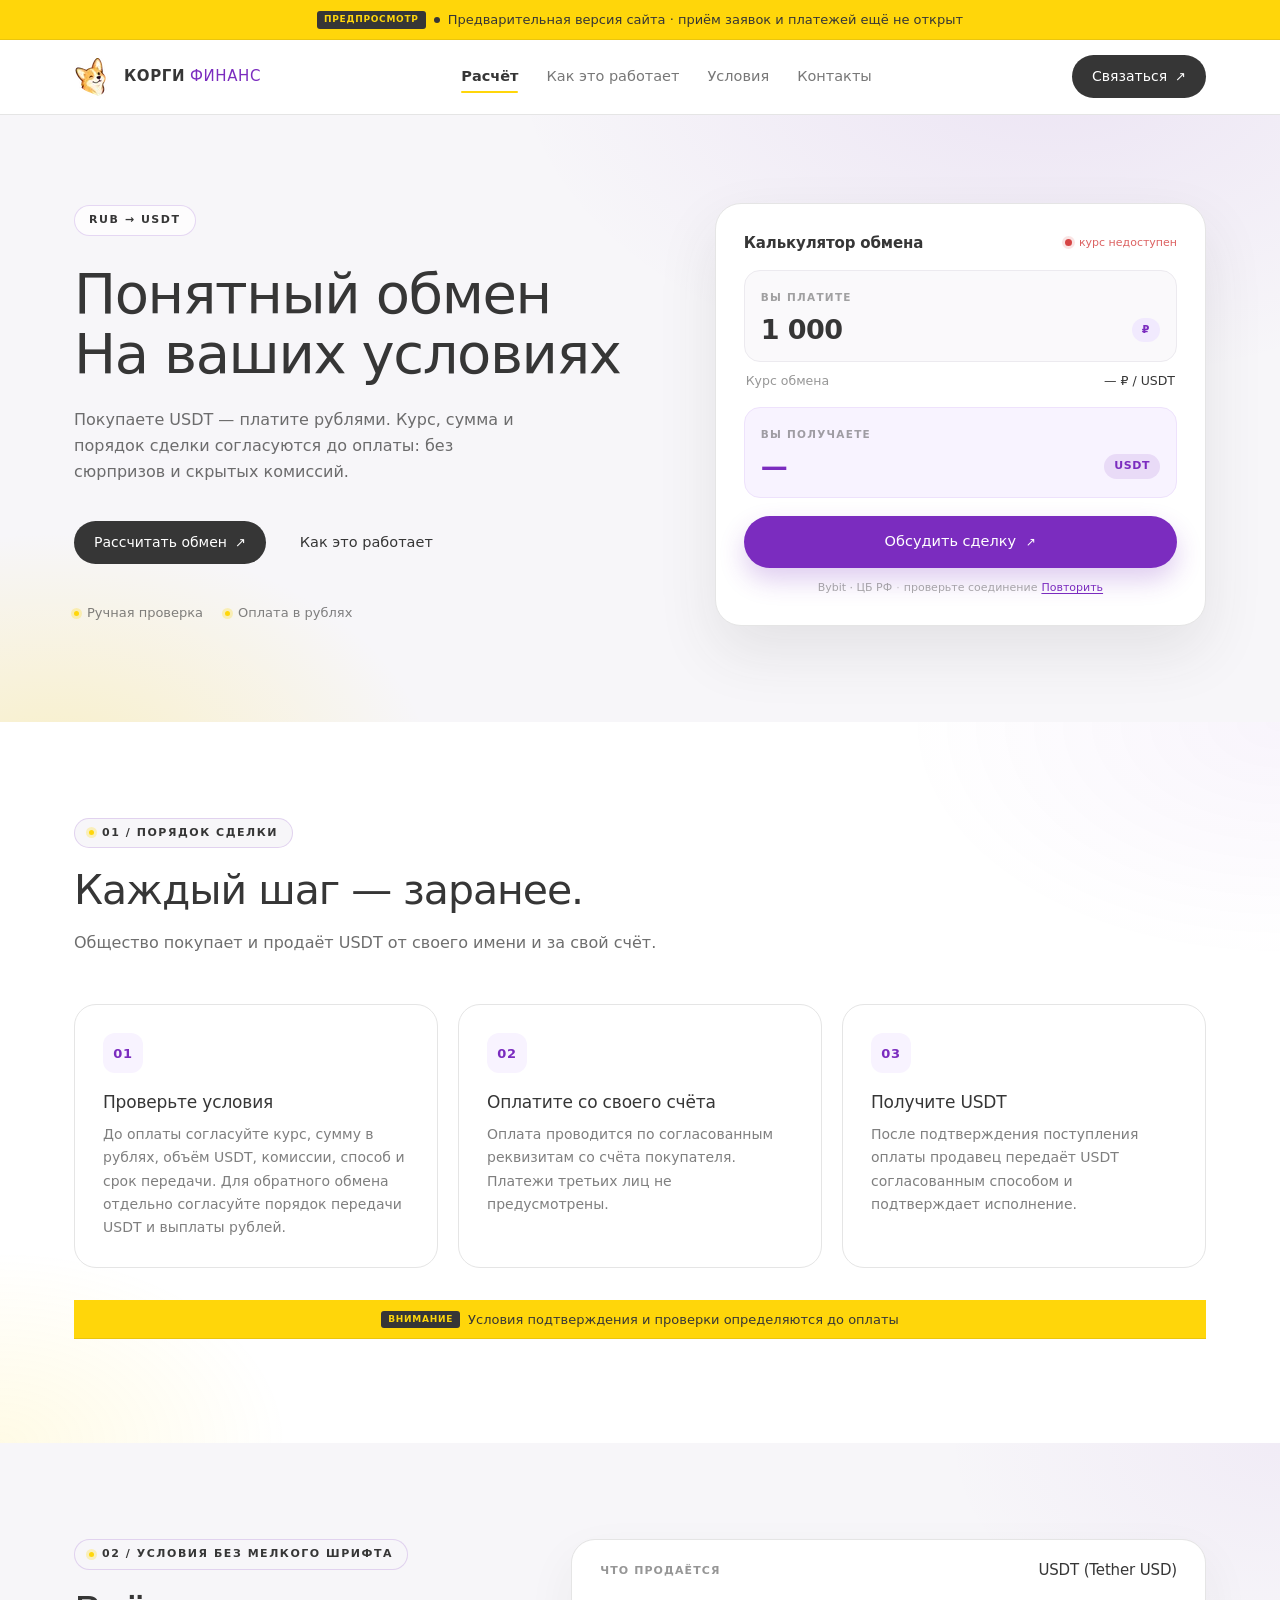
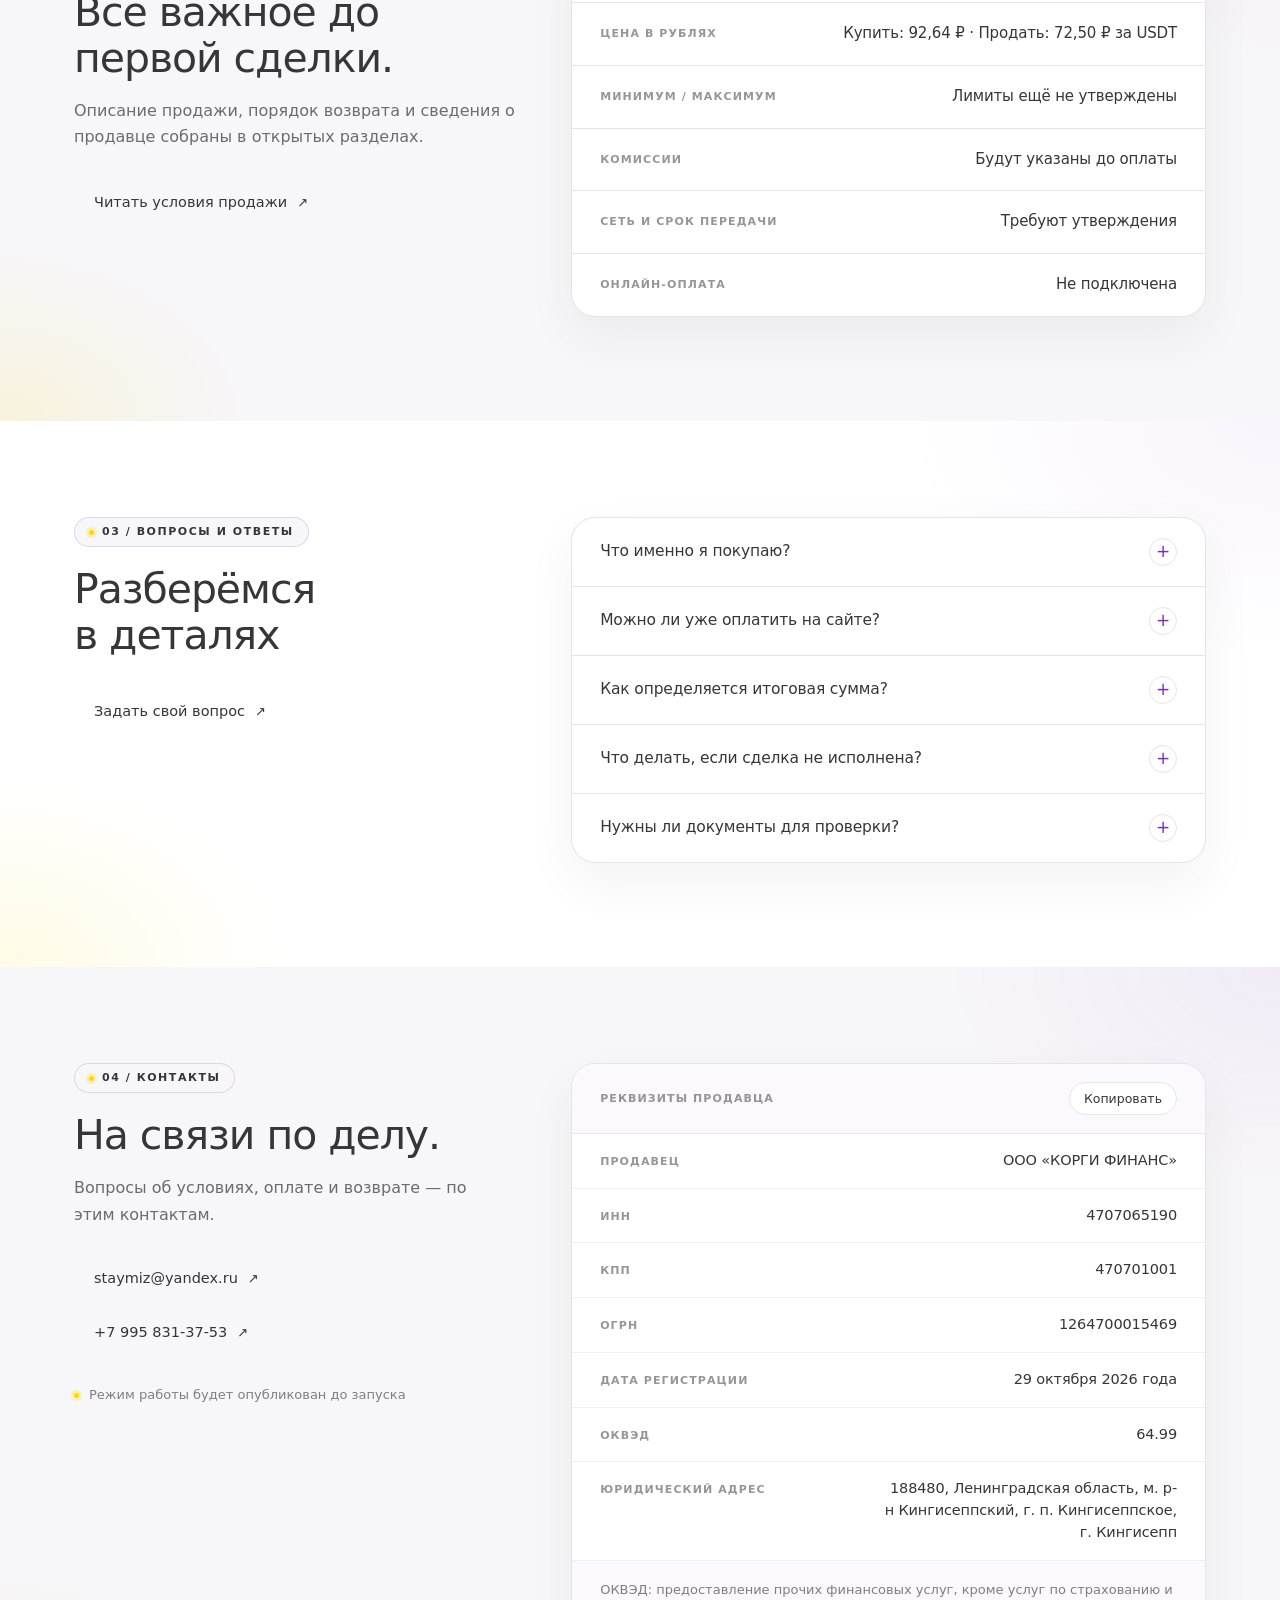
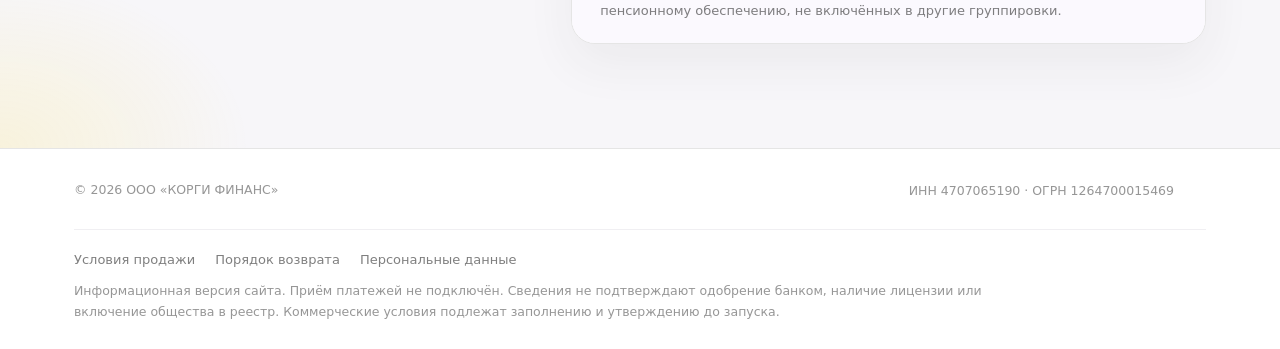
==== index.html @ 90967d18 "first commit" ====
<!DOCTYPE html><html lang="ru"><head><meta charset="UTF-8"><meta name="viewport" content="width=device-width"><meta name="description" content="КОРГИ ФИНАНС: продажа USDT за рубли, сведения о продаже USDT за рубли, порядке сделки, возврате и реквизитах продавца."><meta name="generator" content="Astro v7.4.4"><title>Продажа USDT за рубли — КОРГИ ФИНАНС</title><link rel="icon" type="image/svg+xml" href="/favicon.svg"><link rel="icon" href="/favicon.ico"><link rel="stylesheet" href="/_astro/Layout.YBI-Zauv.css"><link rel="stylesheet" href="/_astro/index.B2aBMa9o.css"></head><body><div class="alert" role="status" data-astro-cid-dqawaju3><span class="alert__tag" data-astro-cid-dqawaju3>Предпросмотр</span><span class="alert__dot" aria-hidden="true" data-astro-cid-dqawaju3></span><p class="alert__text" data-astro-cid-dqawaju3>Предварительная версия сайта · приём заявок и платежей ещё не открыт</p></div><header class="hdr" data-astro-cid-wltanily><div class="hdr__inner" data-astro-cid-wltanily><a class="brand" href="/" data-astro-cid-wltanily><img src="/_astro/logo.Ba_OZO5L_Z1mNfrb.webp" alt="Логотип" data-astro-cid-wltanily="true" loading="lazy" decoding="async" width="38" height="38"><span class="brand__name" data-astro-cid-wltanily>Корги<em data-astro-cid-wltanily>Финанс</em></span></a><nav class="nav" aria-label="Основная навигация" data-astro-cid-wltanily><a href="/#exchange" data-nav-id="exchange" data-nav-section="exchange" aria-current="page" data-astro-cid-wltanily>Расчёт</a><a href="/#how" data-nav-id="how" data-nav-section="how" data-astro-cid-wltanily>Как это работает</a><a href="/doc/conditions" data-nav-id="terms" data-astro-cid-wltanily>Условия</a><a href="/#contacts" data-nav-id="contacts" data-nav-section="contacts" data-astro-cid-wltanily>Контакты</a></nav><div class="actions" data-astro-cid-wltanily><a class="btn btn--dark" href="mailto:staymiz@yandex.ru" data-astro-cid-wltanily="true" data-astro-cid-q3w2zb6n><span class="btn__label" data-astro-cid-q3w2zb6n>Связаться</span><span class="btn__arrow" aria-hidden="true" data-astro-cid-q3w2zb6n>↗</span></a><details class="menu" data-header-menu data-astro-cid-wltanily><summary class="menu__btn" aria-label="Открыть меню" data-astro-cid-wltanily><span data-astro-cid-wltanily></span><span data-astro-cid-wltanily></span><span data-astro-cid-wltanily></span></summary><nav class="menu__panel" aria-label="Мобильная навигация" data-header-menu-panel data-astro-cid-wltanily><a href="/#exchange" data-nav-id="exchange" data-nav-section="exchange" aria-current="page" data-astro-cid-wltanily>Расчёт</a><a href="/#how" data-nav-id="how" data-nav-section="how" data-astro-cid-wltanily>Как это работает</a><a href="/doc/conditions" data-nav-id="terms" data-astro-cid-wltanily>Условия</a><a href="/#contacts" data-nav-id="contacts" data-nav-section="contacts" data-astro-cid-wltanily>Контакты</a><a class="btn btn--dark btn--block menu__cta" href="mailto:staymiz@yandex.ru" data-astro-cid-wltanily="true" data-astro-cid-q3w2zb6n><span class="btn__label" data-astro-cid-q3w2zb6n>Связаться</span><span class="btn__arrow" aria-hidden="true" data-astro-cid-q3w2zb6n>↗</span></a></nav></details></div></div></header><script type="module">var e=(e,t=!1)=>{e.open&&(e.open=!1,t&&e.querySelector(`summary`)?.focus())};document.querySelectorAll(`[data-header-menu]`).forEach(t=>{let n=t.querySelector(`[data-header-menu-panel]`);n&&(n.addEventListener(`click`,n=>{n.target instanceof Element&&n.target.closest(`a`)&&e(t)}),document.addEventListener(`click`,n=>{t.open&&n.target instanceof Node&&!t.contains(n.target)&&e(t)}),document.addEventListener(`keydown`,n=>{n.key===`Escape`&&t.open&&e(t,!0)}))}),(()=>{let e=Array.from(document.querySelectorAll(`[data-nav-id]`));if(!e.length)return;let t=new Map;for(let n of e){let e=n.dataset.navSection,r=n.dataset.navId;if(!e||!r)continue;let i=document.getElementById(e);i&&t.set(r,i)}if(!t.size)return;let n=Array.from(t,([e,t])=>({id:e,element:t})),r=document.querySelector(`.hdr`),i=null,a=t=>{if(t!==i){i=t;for(let n of e)n.dataset.navId===t?n.setAttribute(`aria-current`,`page`):n.removeAttribute(`aria-current`)}},o=()=>{let e=(r?.offsetHeight??0)+24,t=n[0]?.id;for(let{id:r,element:i}of n)i.getBoundingClientRect().top-e<=0&&(t=r);window.scrollY+window.innerHeight>=document.documentElement.scrollHeight-2&&(t=n[n.length-1]?.id??t),t&&a(t)},s=!1,c=()=>{s||(s=!0,requestAnimationFrame(()=>{s=!1,o()}))};o(),window.addEventListener(`scroll`,c,{passive:!0}),window.addEventListener(`resize`,c),window.addEventListener(`load`,o),window.addEventListener(`hashchange`,o)})();</script><section class="hero" id="exchange" data-astro-cid-ksajvkdb><div class="hero__inner" data-astro-cid-ksajvkdb><div class="hero__copy" data-astro-cid-ksajvkdb><p class="hero__eyebrow" data-astro-cid-ksajvkdb>RUB → USDT</p><h1 class="hero__title" data-astro-cid-ksajvkdb>Понятный обмен<br data-astro-cid-ksajvkdb>На ваших условиях</h1><p class="hero__lead" data-astro-cid-ksajvkdb>Покупаете USDT — платите рублями. Курс, сумма и порядок сделки согласуются до оплаты: без сюрпризов и скрытых комиссий.</p><div class="hero__actions" data-astro-cid-ksajvkdb><a class="btn btn--dark" href="#calculator" data-hero-calc-focus="true" data-astro-cid-ksajvkdb="true" data-astro-cid-q3w2zb6n><span class="btn__label" data-astro-cid-q3w2zb6n>Рассчитать обмен</span><span class="btn__arrow" aria-hidden="true" data-astro-cid-q3w2zb6n>↗</span></a><a class="btn btn--quiet" href="#how" data-astro-cid-ksajvkdb="true" data-astro-cid-q3w2zb6n><span class="btn__label" data-astro-cid-q3w2zb6n>Как это работает</span></a></div><ul class="hero__facts" data-astro-cid-ksajvkdb><li data-astro-cid-ksajvkdb>Ручная проверка</li><li data-astro-cid-ksajvkdb>Оплата в рублях</li></ul></div><div class="hero__calc" data-astro-cid-ksajvkdb><aside class="calc" id="calculator" data-calc data-calc-mail="staymiz@yandex.ru" data-state="loading" aria-labelledby="calc-title" data-astro-cid-7tgon5ar><div class="calc__head" data-astro-cid-7tgon5ar><h2 class="calc__title" id="calc-title" data-astro-cid-7tgon5ar>Калькулятор обмена</h2><p class="calc__status" aria-live="polite" data-astro-cid-7tgon5ar><span class="calc__dot" aria-hidden="true" data-astro-cid-7tgon5ar></span><span data-calc-status data-astro-cid-7tgon5ar>Загружаем курс…</span></p></div><label class="calc__box" for="calc-rub" data-astro-cid-7tgon5ar><span class="calc__label" data-astro-cid-7tgon5ar>Вы платите</span><span class="calc__row" data-astro-cid-7tgon5ar><input class="calc__input" id="calc-rub" data-calc-amount type="text" inputmode="decimal" autocomplete="off" spellcheck="false" value="1 000" data-astro-cid-7tgon5ar><span class="calc__unit" data-astro-cid-7tgon5ar>₽</span></span></label><p class="calc__rate" id="calc-rate-note" data-astro-cid-7tgon5ar><span data-astro-cid-7tgon5ar>Курс обмена</span><span class="calc__rate-value" data-astro-cid-7tgon5ar><span data-calc-rate data-astro-cid-7tgon5ar>—</span> ₽ / USDT</span></p><div class="calc__box calc__box--result" data-astro-cid-7tgon5ar><span class="calc__label" data-astro-cid-7tgon5ar>Вы получаете</span><span class="calc__row" data-astro-cid-7tgon5ar><output class="calc__output" data-calc-result for="calc-rub" data-astro-cid-7tgon5ar>—</output><span class="calc__unit calc__unit--accent" data-astro-cid-7tgon5ar>USDT</span></span></div><a class="btn btn--primary btn--block calc__cta" href="mailto:staymiz@yandex.ru" data-calc-submit="true" data-astro-cid-7tgon5ar="true" data-astro-cid-q3w2zb6n><span class="btn__label" data-astro-cid-q3w2zb6n>Обсудить сделку</span><span class="btn__arrow" aria-hidden="true" data-astro-cid-q3w2zb6n>↗</span></a><p class="calc__foot" data-astro-cid-7tgon5ar><span data-astro-cid-7tgon5ar>Bybit · ЦБ РФ</span><span class="calc__sep" aria-hidden="true" data-astro-cid-7tgon5ar>·</span><span data-calc-updated data-astro-cid-7tgon5ar>курс обновляется автоматически</span><button class="calc__retry" type="button" data-calc-retry hidden data-astro-cid-7tgon5ar>Повторить</button></p></aside><script type="module" src="/_astro/ExchangeCalculator.astro_astro_type_script_index_0_lang.BZE9o67w.js"></script></div></div></section><script type="module">var e=`[data-calc]`,t=()=>window.matchMedia(`(prefers-reduced-motion: reduce)`).matches?`auto`:`smooth`,n=()=>{let n=document.querySelector(e),r=n?.querySelector(`[data-calc-amount]`);n&&r&&(n.scrollIntoView({behavior:t(),block:`center`}),r.focus({preventScroll:!0}),r.select())};(()=>{let t=document.querySelectorAll(`[data-hero-calc-focus]`);t.length!==0&&t.forEach(t=>{t.addEventListener(`click`,t=>{document.querySelector(e)&&(t.preventDefault(),n())})})})();</script><section class="how" id="how" data-astro-cid-kwtneijt><div class="how__inner" data-astro-cid-kwtneijt><p class="eyebrow" data-astro-cid-ng4c4kzm>01 / Порядок сделки</p><div class="how__heading" data-astro-cid-kwtneijt><h2 class="title" data-astro-cid-kwtneijt>Каждый шаг — заранее.</h2><p class="lead" data-astro-cid-kwtneijt>Общество покупает и продаёт USDT от своего имени и за свой счёт.</p></div><div class="how__steps" data-astro-cid-kwtneijt><article class="how__step" data-astro-cid-kwtneijt><span class="how__step-num" aria-hidden="true" data-astro-cid-kwtneijt>01</span><h4 class="how__step-title" data-astro-cid-kwtneijt>Проверьте условия</h4><p class="how__step-text" data-astro-cid-kwtneijt>До оплаты согласуйте курс, сумму в рублях, объём USDT, комиссии, способ и срок передачи. Для обратного обмена отдельно согласуйте порядок передачи USDT и выплаты рублей.</p></article><article class="how__step" data-astro-cid-kwtneijt><span class="how__step-num" aria-hidden="true" data-astro-cid-kwtneijt>02</span><h4 class="how__step-title" data-astro-cid-kwtneijt>Оплатите со своего счёта</h4><p class="how__step-text" data-astro-cid-kwtneijt>Оплата проводится по согласованным реквизитам со счёта покупателя. Платежи третьих лиц не предусмотрены.</p></article><article class="how__step" data-astro-cid-kwtneijt><span class="how__step-num" aria-hidden="true" data-astro-cid-kwtneijt>03</span><h4 class="how__step-title" data-astro-cid-kwtneijt>Получите USDT</h4><p class="how__step-text" data-astro-cid-kwtneijt>После подтверждения поступления оплаты продавец передаёт USDT согласованным способом и подтверждает исполнение.</p></article></div><div class="how__note" data-astro-cid-kwtneijt><div class="alert" role="status" data-astro-cid-dqawaju3><span class="alert__tag" data-astro-cid-dqawaju3>Внимание</span><p class="alert__text" data-astro-cid-dqawaju3>Условия подтверждения и проверки определяются до оплаты</p></div></div></div></section><section class="conditions" id="conditions" data-astro-cid-u4kgenbn><div class="conditions__inner" data-astro-cid-u4kgenbn><div class="conditions__intro" data-astro-cid-u4kgenbn><p class="eyebrow" data-astro-cid-ng4c4kzm>02 / Условия без мелкого шрифта</p><h2 class="title" data-astro-cid-u4kgenbn>Всё важное до первой сделки.</h2><p class="lead" data-astro-cid-u4kgenbn>Описание продажи, порядок возврата и сведения о продавце собраны в открытых разделах.</p><a class="btn btn--quiet conditions__link" href="/doc/conditions" data-astro-cid-u4kgenbn="true" data-astro-cid-q3w2zb6n><span class="btn__label" data-astro-cid-q3w2zb6n>Читать условия продажи</span><span class="btn__arrow" aria-hidden="true" data-astro-cid-q3w2zb6n>↗</span></a></div><dl class="conditions__list" data-astro-cid-u4kgenbn><div class="conditions__item" data-astro-cid-u4kgenbn><dt class="conditions__label" data-astro-cid-u4kgenbn>Что продаётся</dt><dd class="conditions__value" data-astro-cid-u4kgenbn>USDT (Tether USD)</dd></div><div class="conditions__item" data-astro-cid-u4kgenbn><dt class="conditions__label" data-astro-cid-u4kgenbn>Цена в рублях</dt><dd class="conditions__value" data-astro-cid-u4kgenbn>Купить: 92,64 ₽ · Продать: 72,50 ₽ за USDT</dd></div><div class="conditions__item" data-astro-cid-u4kgenbn><dt class="conditions__label" data-astro-cid-u4kgenbn>Минимум / максимум</dt><dd class="conditions__value" data-astro-cid-u4kgenbn>Лимиты ещё не утверждены</dd></div><div class="conditions__item" data-astro-cid-u4kgenbn><dt class="conditions__label" data-astro-cid-u4kgenbn>Комиссии</dt><dd class="conditions__value" data-astro-cid-u4kgenbn>Будут указаны до оплаты</dd></div><div class="conditions__item" data-astro-cid-u4kgenbn><dt class="conditions__label" data-astro-cid-u4kgenbn>Сеть и срок передачи</dt><dd class="conditions__value" data-astro-cid-u4kgenbn>Требуют утверждения</dd></div><div class="conditions__item" data-astro-cid-u4kgenbn><dt class="conditions__label" data-astro-cid-u4kgenbn>Онлайн-оплата</dt><dd class="conditions__value" data-astro-cid-u4kgenbn>Не подключена</dd></div></dl></div></section><section class="qna" id="qna" data-astro-cid-2rrjbe5o><div class="qna__inner" data-astro-cid-2rrjbe5o><div class="qna__intro" data-astro-cid-2rrjbe5o><p class="eyebrow" data-astro-cid-ng4c4kzm>03 / вопросы и ответы</p><h2 class="title qna__title" data-astro-cid-2rrjbe5o>Разберёмся в деталях</h2><a class="btn btn--quiet qna__link" href="mailto:staymiz@yandex.ru" data-astro-cid-2rrjbe5o="true" data-astro-cid-q3w2zb6n><span class="btn__label" data-astro-cid-q3w2zb6n>Задать свой вопрос</span><span class="btn__arrow" aria-hidden="true" data-astro-cid-q3w2zb6n>↗</span></a></div><div class="qna__list" data-astro-cid-2rrjbe5o><details class="qna__item" data-astro-cid-346vir6n><summary class="qna__question" data-astro-cid-346vir6n><span class="qna__question-text" data-astro-cid-346vir6n>Что именно я покупаю?</span><span class="qna__icon" aria-hidden="true" data-astro-cid-346vir6n>+</span></summary><p class="qna__answer" data-astro-cid-346vir6n>При выборе «Купить USDT» вы приобретаете цифровую валюту у ООО «КОРГИ ФИНАНС». При выборе «Продать USDT» компания приобретает её у вас. Это не банковский вклад и не обещание доходности.</p></details><details class="qna__item" data-astro-cid-346vir6n><summary class="qna__question" data-astro-cid-346vir6n><span class="qna__question-text" data-astro-cid-346vir6n>Можно ли уже оплатить на сайте?</span><span class="qna__icon" aria-hidden="true" data-astro-cid-346vir6n>+</span></summary><p class="qna__answer" data-astro-cid-346vir6n>Нет. Сейчас доступна информационная версия и калькулятор по автоматически загружаемому курсу. Приём заявок и платежей не открыт. За действующими условиями можно обратиться по указанным контактам.</p></details><details class="qna__item" data-astro-cid-346vir6n><summary class="qna__question" data-astro-cid-346vir6n><span class="qna__question-text" data-astro-cid-346vir6n>Как определяется итоговая сумма?</span><span class="qna__icon" aria-hidden="true" data-astro-cid-346vir6n>+</span></summary><p class="qna__answer" data-astro-cid-346vir6n>База — последний опубликованный курс USD/RUB ЦБ РФ, полученный через CBR-XML-Daily. Расчётная стоимость USDT определяется с учётом спотового курса USDT/USD на Bybit. К полученной стоимости применяется надбавка 6-10%. При недоступности основной торговой пары используется резервная пара USDC/USDT. Курс обновляется автоматически каждую минуту. Дополнительные комиссии, если применяются, согласуются до сделки.</p></details><details class="qna__item" data-astro-cid-346vir6n><summary class="qna__question" data-astro-cid-346vir6n><span class="qna__question-text" data-astro-cid-346vir6n>Что делать, если сделка не исполнена?</span><span class="qna__icon" aria-hidden="true" data-astro-cid-346vir6n>+</span></summary><p class="qna__answer" data-astro-cid-346vir6n>Напишите на staymiz@yandex.ru, укажите номер заявки, дату и сумму оплаты. Продавец проверит статус сделки и сообщит о порядке её завершения или возврата.</p></details><details class="qna__item" data-astro-cid-346vir6n><summary class="qna__question" data-astro-cid-346vir6n><span class="qna__question-text" data-astro-cid-346vir6n>Нужны ли документы для проверки?</span><span class="qna__icon" aria-hidden="true" data-astro-cid-346vir6n>+</span></summary><p class="qna__answer" data-astro-cid-346vir6n>В зависимости от операции могут потребоваться подтверждение платежа и сведения о покупателе. Не отправляйте пароли, коды из СМС, данные доступа к кошельку или банковскому приложению.</p></details></div></div></section><section class="contacts" id="contacts" data-astro-cid-e4cfp3uu><div class="contacts__inner" data-astro-cid-e4cfp3uu><div class="contacts__intro" data-astro-cid-e4cfp3uu><p class="eyebrow" data-astro-cid-ng4c4kzm>04 / Контакты</p><h2 class="title" data-astro-cid-e4cfp3uu>На связи по делу.</h2><p class="lead" data-astro-cid-e4cfp3uu>Вопросы об условиях, оплате и возврате — по этим контактам.</p><div class="contacts__links" data-astro-cid-e4cfp3uu><a class="btn btn--quiet contacts__link" href="mailto:staymiz@yandex.ru" data-astro-cid-e4cfp3uu="true" data-astro-cid-q3w2zb6n><span class="btn__label" data-astro-cid-q3w2zb6n>staymiz@yandex.ru</span><span class="btn__arrow" aria-hidden="true" data-astro-cid-q3w2zb6n>↗</span></a><a class="btn btn--quiet contacts__link" href="tel:+79958313753" data-astro-cid-e4cfp3uu="true" data-astro-cid-q3w2zb6n><span class="btn__label" data-astro-cid-q3w2zb6n>+7 995 831-37-53</span><span class="btn__arrow" aria-hidden="true" data-astro-cid-q3w2zb6n>↗</span></a></div><p class="contacts__schedule" data-astro-cid-e4cfp3uu><span class="contacts__schedule-dot" aria-hidden="true" data-astro-cid-e4cfp3uu></span>Режим работы будет опубликован до запуска</p></div><aside class="contacts__card" aria-labelledby="contacts-requisites" data-astro-cid-e4cfp3uu><div class="contacts__card-head" data-astro-cid-e4cfp3uu><h3 class="contacts__card-title" id="contacts-requisites" data-astro-cid-e4cfp3uu>Реквизиты продавца</h3><button class="contacts__copy" type="button" data-copy-text="Продавец: ООО «КОРГИ ФИНАНС»
ИНН: 4707065190
КПП: 470701001
ОГРН: 1264700015469
Дата регистрации: 29 октября 2026 года
ОКВЭД: 64.99
Юридический адрес: 188480, Ленинградская область, м. р-н Кингисеппский, г. п. Кингисеппское, г. Кингисепп" data-astro-cid-e4cfp3uu>Копировать</button></div><dl class="contacts__list" data-astro-cid-e4cfp3uu><div class="contacts__item" data-astro-cid-e4cfp3uu><dt class="contacts__label" data-astro-cid-e4cfp3uu>Продавец</dt><dd class="contacts__value" data-astro-cid-e4cfp3uu>ООО «КОРГИ ФИНАНС»</dd></div><div class="contacts__item" data-astro-cid-e4cfp3uu><dt class="contacts__label" data-astro-cid-e4cfp3uu>ИНН</dt><dd class="contacts__value" data-astro-cid-e4cfp3uu>4707065190</dd></div><div class="contacts__item" data-astro-cid-e4cfp3uu><dt class="contacts__label" data-astro-cid-e4cfp3uu>КПП</dt><dd class="contacts__value" data-astro-cid-e4cfp3uu>470701001</dd></div><div class="contacts__item" data-astro-cid-e4cfp3uu><dt class="contacts__label" data-astro-cid-e4cfp3uu>ОГРН</dt><dd class="contacts__value" data-astro-cid-e4cfp3uu>1264700015469</dd></div><div class="contacts__item" data-astro-cid-e4cfp3uu><dt class="contacts__label" data-astro-cid-e4cfp3uu>Дата регистрации</dt><dd class="contacts__value" data-astro-cid-e4cfp3uu>29 октября 2026 года</dd></div><div class="contacts__item" data-astro-cid-e4cfp3uu><dt class="contacts__label" data-astro-cid-e4cfp3uu>ОКВЭД</dt><dd class="contacts__value" data-astro-cid-e4cfp3uu>64.99</dd></div><div class="contacts__item" data-astro-cid-e4cfp3uu><dt class="contacts__label" data-astro-cid-e4cfp3uu>Юридический адрес</dt><dd class="contacts__value" data-astro-cid-e4cfp3uu>188480, Ленинградская область, м. р-н Кингисеппский, г. п. Кингисеппское, г. Кингисепп</dd></div></dl><p class="contacts__note" data-astro-cid-e4cfp3uu>ОКВЭД: предоставление прочих финансовых услуг, кроме услуг по страхованию и пенсионному обеспечению, не включённых в другие группировки.</p></aside></div></section><script type="module">document.querySelectorAll(`[data-copy-text]`).forEach(e=>{let t=e.textContent??`Копировать`,n;e.addEventListener(`click`,async()=>{let r=e.dataset.copyText??``;try{await navigator.clipboard.writeText(r)}catch{let e=document.createElement(`textarea`);e.value=r,e.setAttribute(`readonly`,``),e.style.position=`fixed`,e.style.opacity=`0`,document.body.appendChild(e),e.select(),document.execCommand(`copy`),e.remove()}e.textContent=`Скопировано`,e.classList.add(`is-copied`),window.clearTimeout(n),n=window.setTimeout(()=>{e.textContent=t,e.classList.remove(`is-copied`)},2e3)})});</script><footer class="ftr" data-astro-cid-tcz3g3y3><div class="ftr__inner" data-astro-cid-tcz3g3y3><div class="ftr__top ftr__meta" data-astro-cid-tcz3g3y3><p data-astro-cid-tcz3g3y3>© 2026 ООО «КОРГИ ФИНАНС»</p><p data-astro-cid-tcz3g3y3>ИНН 4707065190 · ОГРН 1264700015469</p></div><div class="ftr__bottom" data-astro-cid-tcz3g3y3><nav class="ftr__docs" aria-label="Документы" data-astro-cid-tcz3g3y3><a href="/doc/conditions" data-astro-cid-tcz3g3y3>Условия продажи</a><a href="/doc/refund" data-astro-cid-tcz3g3y3>Порядок возврата</a><a href="/doc/privacy" data-astro-cid-tcz3g3y3>Персональные данные</a></nav><p class="ftr__note" data-astro-cid-tcz3g3y3>Информационная версия сайта. Приём платежей не подключён. Сведения не подтверждают одобрение банком, наличие лицензии или включение общества в реестр. Коммерческие условия подлежат заполнению и утверждению до запуска.</p></div></div></footer></body></html>
---- _astro/Layout.YBI-Zauv.css ----
.alert[data-astro-cid-dqawaju3]{background:var(--color-accent);color:var(--color-dark);text-align:center;justify-content:center;align-items:center;gap:8px;padding:10px 20px;font-family:Rubik,system-ui,sans-serif;font-size:13px;font-weight:500;display:flex;box-shadow:inset 0 -1px #3636361a}.alert__text[data-astro-cid-dqawaju3]{margin:0}.alert__dot[data-astro-cid-dqawaju3]{background:var(--color-dark);border-radius:50%;flex:none;width:6px;height:6px;animation:2s ease-in-out infinite alert-pulse}.alert__tag[data-astro-cid-dqawaju3]{background:var(--color-dark);color:var(--color-accent);letter-spacing:.08em;text-transform:uppercase;white-space:nowrap;border-radius:3px;flex:none;padding:2px 7px;font-size:9px;font-weight:700;line-height:1.5}@media (prefers-reduced-motion:reduce){.alert__dot[data-astro-cid-dqawaju3]{animation:none}}@media (width<=480px){.alert[data-astro-cid-dqawaju3]{gap:6px;font-size:12px}.alert__tag[data-astro-cid-dqawaju3]{display:none}}@keyframes alert-pulse{0%,to{opacity:1;transform:scale(1)}50%{opacity:.55;transform:scale(.8)}}.btn[data-astro-cid-q3w2zb6n]{text-align:center;border-radius:999px;justify-content:center;align-items:center;gap:10px;min-width:0;max-width:100%;font-family:Rubik,system-ui,sans-serif;font-size:14px;font-weight:500;line-height:1.5;text-decoration:none;transition:background .2s,color .2s,transform .2s,box-shadow .2s;display:inline-flex}.btn__label[data-astro-cid-q3w2zb6n]{overflow-wrap:anywhere;min-width:0}.btn__arrow[data-astro-cid-q3w2zb6n]{flex:none;font-size:13px;transition:transform .2s}.btn[data-astro-cid-q3w2zb6n]:hover .btn__arrow[data-astro-cid-q3w2zb6n]{transform:translate(2px,-2px)}.btn--dark[data-astro-cid-q3w2zb6n]{background:var(--color-dark);color:var(--color-white);gap:8px;padding:11px 20px}.btn--dark[data-astro-cid-q3w2zb6n]:hover{background:var(--color-primary);transform:translateY(-1px);box-shadow:0 6px 18px #7b2cbf3d}.btn--primary[data-astro-cid-q3w2zb6n]{background:var(--color-primary);color:var(--color-white);padding:15px 26px;font-size:15px;box-shadow:0 14px 30px #7b2cbf42}.btn--primary[data-astro-cid-q3w2zb6n]:hover{background:#64209c;transform:translateY(-2px);box-shadow:0 18px 36px #7b2cbf52}.btn--primary[data-astro-cid-q3w2zb6n].btn--block{padding:15px 22px;font-size:14.5px;box-shadow:0 12px 26px #7b2cbf3d}.btn--primary[data-astro-cid-q3w2zb6n].btn--block:hover{transform:translateY(-1px);box-shadow:0 16px 32px #7b2cbf4d}.btn--primary[data-astro-cid-q3w2zb6n].btn--block .btn__arrow[data-astro-cid-q3w2zb6n]{font-size:12px}.btn--quiet[data-astro-cid-q3w2zb6n]{color:var(--color-dark);padding:14px 20px;font-size:14.5px}.btn--quiet[data-astro-cid-q3w2zb6n]:hover{background:#fffc}.btn--block[data-astro-cid-q3w2zb6n]{width:100%;display:flex}@media (width<=480px){.btn--primary[data-astro-cid-q3w2zb6n]{padding:14px 22px;font-size:14px}.btn--primary[data-astro-cid-q3w2zb6n].btn--block{padding:14px 20px}}@media (prefers-reduced-motion:reduce){.btn[data-astro-cid-q3w2zb6n],.btn__arrow[data-astro-cid-q3w2zb6n]{transition:none}.btn[data-astro-cid-q3w2zb6n]:hover,.btn[data-astro-cid-q3w2zb6n].btn--primary.btn--block:hover,.btn[data-astro-cid-q3w2zb6n]:hover .btn__arrow[data-astro-cid-q3w2zb6n]{transform:none}}*,:before,:after{box-sizing:border-box}:not(dialog){margin:0}@media (prefers-reduced-motion:no-preference){html{interpolate-size:allow-keywords}}body{-webkit-font-smoothing:antialiased;line-height:1.5}img,picture,video,canvas,svg{max-width:100%;display:block}input,button,textarea,select{font:inherit}p,h1,h2,h3,h4,h5,h6{overflow-wrap:break-word}p{text-wrap:pretty}h1,h2,h3,h4,h5,h6{text-wrap:balance}#root,#__next{isolation:isolate}:root{--color-dark:#363636;--color-accent:#ffd60a;--color-primary:#7b2cbf;--color-gray-light:#e5e5e5;--color-white:#fff}.wrapper{max-width:1180px;margin:0 auto}.flex{justify-content:space-between;gap:10px;display:flex}.mt-2{margin-top:20px}.title{color:var(--color-dark);letter-spacing:-.025em;margin-top:20px;font-size:clamp(1.8rem,3.2vw,2.6rem);font-weight:500;line-height:1.12}.lead{color:#363636b8;margin-top:16px;font-size:min(10,clamp(1.8rem,3.2vw,2.6rem));font-weight:300;line-height:1.65}.text{color:#363636a3;margin-top:10px;font-size:14px;font-weight:300;line-height:1.65}.doc-layout{align-items:flex-start;gap:40px;padding:40px 24px 96px;display:flex}.doc{color:#363636c7;flex:1;min-width:0;max-width:720px;font-family:Rubik,system-ui,sans-serif;font-size:15.5px;font-weight:300;line-height:1.72}.doc h2,.doc h3{scroll-margin-top:96px}.doc h2{color:var(--color-dark);letter-spacing:-.025em;font-size:clamp(1.7rem,3vw,2.15rem);font-weight:500;line-height:1.15}.doc h3{border-bottom:1px solid var(--color-gray-light);color:var(--color-dark);letter-spacing:-.01em;margin-top:36px;padding-bottom:8px;font-size:1.1rem;font-weight:500;line-height:1.35}.doc p{margin-top:14px}.doc p+p{margin-top:12px}.doc ul,.doc ol{margin-top:14px;padding-left:1.4em}.doc ul li,.doc ol li{margin-top:8px;padding-left:4px}.doc ul li::marker,.doc ol li::marker{color:var(--color-primary);font-weight:500}.doc a{color:var(--color-primary);text-underline-offset:3px;text-decoration-color:#7b2cbf59;transition:text-decoration-color .18s}.doc a:hover{text-decoration-color:currentColor}.doc strong,.doc b{color:var(--color-dark);font-weight:500}.doc hr{border:0;border-top:1px solid var(--color-gray-light);margin:32px 0}@media (width<=900px){.doc-layout{flex-direction:column;gap:24px;padding:32px 20px 72px}.doc{max-width:none}}@media (width<=600px){.doc{font-size:15px}.doc h3{margin-top:28px}}@media (prefers-reduced-motion:reduce){.doc a{transition:none}}.hdr[data-astro-cid-wltanily]{z-index:50;border-bottom:1px solid var(--color-gray-light);backdrop-filter:blur(14px)saturate(160%);background:#ffffffd1;font-family:Rubik,system-ui,sans-serif;position:sticky;top:0}.hdr--static[data-astro-cid-wltanily]{position:relative}.hdr__inner[data-astro-cid-wltanily]{grid-template-columns:auto 1fr auto;align-items:center;gap:32px;max-width:1180px;height:74px;margin:0 auto;padding:0 24px;display:grid}.brand[data-astro-cid-wltanily]{color:var(--color-dark);grid-column:1;align-items:center;gap:12px;text-decoration:none;display:inline-flex}.brand[data-astro-cid-wltanily] img[data-astro-cid-wltanily]{object-fit:contain;width:38px;height:38px}.brand__name[data-astro-cid-wltanily]{letter-spacing:.04em;text-transform:uppercase;white-space:nowrap;font-size:15px;font-weight:700}.brand__name[data-astro-cid-wltanily] em[data-astro-cid-wltanily]{color:var(--color-primary);margin-left:.32em;font-style:normal;font-weight:500}.nav[data-astro-cid-wltanily]{grid-column:2;justify-content:center;gap:28px;display:flex}.nav[data-astro-cid-wltanily] a[data-astro-cid-wltanily]{color:#363636ad;padding:6px 0;font-size:14.5px;font-weight:500;text-decoration:none;transition:color .18s;position:relative}.nav[data-astro-cid-wltanily] a[data-astro-cid-wltanily]:after{background:var(--color-accent);content:"";transform-origin:0;border-radius:2px;height:2px;transition:transform .22s;position:absolute;bottom:0;left:0;right:0;transform:scaleX(0)}.nav[data-astro-cid-wltanily] a[data-astro-cid-wltanily]:hover,.nav[data-astro-cid-wltanily] a[data-astro-cid-wltanily][aria-current=page]{color:var(--color-dark)}.nav[data-astro-cid-wltanily] a[data-astro-cid-wltanily]:hover:after,.nav[data-astro-cid-wltanily] a[data-astro-cid-wltanily][aria-current=page]:after{transform:scaleX(1)}.nav[data-astro-cid-wltanily] a[data-astro-cid-wltanily][aria-current=page]{font-weight:700}.actions[data-astro-cid-wltanily]{grid-column:3;align-items:center;gap:10px;display:flex}.menu[data-astro-cid-wltanily]{display:none;position:relative}.menu__btn[data-astro-cid-wltanily]{border:1px solid var(--color-gray-light);background:var(--color-white);cursor:pointer;border-radius:12px;place-content:center;gap:5px;width:44px;height:44px;list-style:none;display:grid}.menu__btn[data-astro-cid-wltanily]::-webkit-details-marker{display:none}.menu__btn[data-astro-cid-wltanily] span[data-astro-cid-wltanily]{background:var(--color-dark);border-radius:2px;width:18px;height:2px;transition:transform .2s;display:block}.menu[data-astro-cid-wltanily][open] .menu__btn[data-astro-cid-wltanily] span[data-astro-cid-wltanily]:first-child{transform:translateY(7px)rotate(45deg)}.menu[data-astro-cid-wltanily][open] .menu__btn[data-astro-cid-wltanily] span[data-astro-cid-wltanily]:nth-child(2){opacity:0}.menu[data-astro-cid-wltanily][open] .menu__btn[data-astro-cid-wltanily] span[data-astro-cid-wltanily]:nth-child(3){transform:translateY(-7px)rotate(-45deg)}.menu__panel[data-astro-cid-wltanily]{border:1px solid var(--color-gray-light);background:var(--color-white);border-radius:16px;gap:2px;width:248px;padding:8px;display:grid;position:absolute;top:calc(100% + 14px);right:0;box-shadow:0 18px 40px #36363624}.menu__panel[data-astro-cid-wltanily] a[data-astro-cid-wltanily]{color:var(--color-dark);border-radius:10px;padding:11px 14px;font-size:15px;text-decoration:none}.menu__panel[data-astro-cid-wltanily] a[data-astro-cid-wltanily]:hover{background:#f4f4f6}.menu__panel[data-astro-cid-wltanily] a[data-astro-cid-wltanily][aria-current=page]{background:#f4f4f6;font-weight:700}.menu__cta[data-astro-cid-wltanily]{background:var(--color-dark);text-align:center;margin-top:4px;color:var(--color-white)!important}.menu__cta[data-astro-cid-wltanily]:hover{background:var(--color-primary)!important}@media (width<=1180px){.hdr__inner[data-astro-cid-wltanily]{gap:24px;height:72px;padding:0 20px}.nav[data-astro-cid-wltanily]{gap:20px}.nav[data-astro-cid-wltanily] a[data-astro-cid-wltanily]{font-size:14px}}@media (width<=1024px){.hdr__inner[data-astro-cid-wltanily]{gap:18px;height:70px;padding:0 18px}.nav[data-astro-cid-wltanily]{gap:14px}.nav[data-astro-cid-wltanily] a[data-astro-cid-wltanily]{font-size:13.5px}.brand__name[data-astro-cid-wltanily]{font-size:14px}.actions[data-astro-cid-wltanily]>.btn[data-astro-cid-wltanily]{gap:6px;padding:10px 16px;font-size:13.5px}}@media (width<=900px){.hdr__inner[data-astro-cid-wltanily]{gap:14px;height:68px;padding:0 16px}.nav[data-astro-cid-wltanily]{gap:10px}.nav[data-astro-cid-wltanily] a[data-astro-cid-wltanily]{font-size:13px}.brand[data-astro-cid-wltanily]{gap:10px}.actions[data-astro-cid-wltanily]>.btn[data-astro-cid-wltanily]{padding:9px 14px;font-size:13px}}@media (width<=650px){.hdr__inner[data-astro-cid-wltanily]{height:66px}.nav[data-astro-cid-wltanily]{display:none}.menu[data-astro-cid-wltanily]{display:block}}@media (width<=520px){.brand[data-astro-cid-wltanily]{gap:8px}.brand[data-astro-cid-wltanily] img[data-astro-cid-wltanily]{width:34px;height:34px}.brand__name[data-astro-cid-wltanily]{letter-spacing:.02em;font-size:13px}}@media (width<=420px){.actions[data-astro-cid-wltanily]>.btn[data-astro-cid-wltanily]{padding:10px 14px;font-size:13px}.brand[data-astro-cid-wltanily] img[data-astro-cid-wltanily]{width:32px;height:32px}}@media (width<=360px){.hdr__inner[data-astro-cid-wltanily]{gap:10px;padding:0 12px}.actions[data-astro-cid-wltanily]>.btn[data-astro-cid-wltanily]{padding:9px 12px;font-size:12.5px}.brand[data-astro-cid-wltanily] img[data-astro-cid-wltanily]{width:30px;height:30px}.brand__name[data-astro-cid-wltanily]{letter-spacing:.01em;font-size:12px}.menu__btn[data-astro-cid-wltanily]{width:40px;height:40px}}@media (width<=320px){.actions[data-astro-cid-wltanily]>.btn[data-astro-cid-wltanily]{display:none}}.ftr[data-astro-cid-tcz3g3y3]{border-top:1px solid var(--color-gray-light);background:var(--color-white);font-family:Rubik,system-ui,sans-serif}.ftr__inner[data-astro-cid-tcz3g3y3]{max-width:1180px;margin:0 auto;padding:30px 24px 26px}.ftr__top[data-astro-cid-tcz3g3y3]{grid-template-columns:auto 1fr auto;align-items:center;gap:32px;display:grid}.ftr__nav[data-astro-cid-tcz3g3y3]{justify-content:center;gap:28px;display:flex}.ftr__nav[data-astro-cid-tcz3g3y3] a[data-astro-cid-tcz3g3y3]{color:#363636ad;padding:6px 0;font-size:14.5px;font-weight:500;text-decoration:none;transition:color .18s;position:relative}.ftr__nav[data-astro-cid-tcz3g3y3] a[data-astro-cid-tcz3g3y3]:after{background:var(--color-accent);content:"";transform-origin:0;border-radius:2px;height:2px;transition:transform .22s;position:absolute;bottom:0;left:0;right:0;transform:scaleX(0)}.ftr__nav[data-astro-cid-tcz3g3y3] a[data-astro-cid-tcz3g3y3]:hover{color:var(--color-dark)}.ftr__nav[data-astro-cid-tcz3g3y3] a[data-astro-cid-tcz3g3y3]:hover:after{transform:scaleX(1)}.ftr__meta[data-astro-cid-tcz3g3y3]{color:#36363685;text-align:right;font-size:12.5px;font-weight:300;line-height:1.55}.ftr__meta[data-astro-cid-tcz3g3y3] p[data-astro-cid-tcz3g3y3]+p[data-astro-cid-tcz3g3y3]{margin-top:2px}.ftr__bottom[data-astro-cid-tcz3g3y3]{border-top:1px solid #f0eff2;flex-direction:column;gap:12px;margin-top:28px;padding-top:20px;display:flex}.ftr__docs[data-astro-cid-tcz3g3y3]{flex-wrap:wrap;gap:6px 20px;display:flex}.ftr__docs[data-astro-cid-tcz3g3y3] a[data-astro-cid-tcz3g3y3]{color:#363636a3;font-size:13px;font-weight:500;text-decoration:none;transition:color .18s}.ftr__docs[data-astro-cid-tcz3g3y3] a[data-astro-cid-tcz3g3y3]:hover{color:var(--color-primary)}.ftr__note[data-astro-cid-tcz3g3y3]{color:#36363685;text-wrap:pretty;max-width:920px;font-size:12.5px;font-weight:300;line-height:1.65}.brand[data-astro-cid-tcz3g3y3]{color:var(--color-dark);align-items:center;gap:12px;text-decoration:none;display:inline-flex}.brand[data-astro-cid-tcz3g3y3] img[data-astro-cid-tcz3g3y3]{object-fit:contain;width:38px;height:38px}.brand__name[data-astro-cid-tcz3g3y3]{letter-spacing:.04em;text-transform:uppercase;white-space:nowrap;font-size:15px;font-weight:700}.brand__name[data-astro-cid-tcz3g3y3] em[data-astro-cid-tcz3g3y3]{color:var(--color-primary);margin-left:.32em;font-style:normal;font-weight:500}@media (prefers-reduced-motion:reduce){.ftr__nav[data-astro-cid-tcz3g3y3] a[data-astro-cid-tcz3g3y3],.ftr__docs[data-astro-cid-tcz3g3y3] a[data-astro-cid-tcz3g3y3],.ftr__nav[data-astro-cid-tcz3g3y3] a[data-astro-cid-tcz3g3y3]:after{transition:none}}@media (width<=1180px){.ftr__inner[data-astro-cid-tcz3g3y3]{padding:28px 20px 24px}.ftr__top[data-astro-cid-tcz3g3y3]{gap:24px}.ftr__nav[data-astro-cid-tcz3g3y3]{gap:20px}.ftr__nav[data-astro-cid-tcz3g3y3] a[data-astro-cid-tcz3g3y3]{font-size:14px}}@media (width<=1024px){.ftr__inner[data-astro-cid-tcz3g3y3]{padding:26px 18px 22px}.ftr__top[data-astro-cid-tcz3g3y3]{gap:18px}.ftr__nav[data-astro-cid-tcz3g3y3]{gap:14px}.ftr__nav[data-astro-cid-tcz3g3y3] a[data-astro-cid-tcz3g3y3]{font-size:13.5px}.brand__name[data-astro-cid-tcz3g3y3]{font-size:14px}}@media (width<=900px){.ftr__inner[data-astro-cid-tcz3g3y3]{padding:26px 16px 22px}.ftr__top[data-astro-cid-tcz3g3y3]{grid-template-columns:1fr auto;gap:16px 24px}.ftr__nav[data-astro-cid-tcz3g3y3]{flex-wrap:wrap;grid-area:2/1/auto/-1;justify-content:flex-start;gap:4px 20px}.ftr__nav[data-astro-cid-tcz3g3y3] a[data-astro-cid-tcz3g3y3]{font-size:13px}.brand[data-astro-cid-tcz3g3y3]{gap:10px}}@media (width<=650px){.ftr__top[data-astro-cid-tcz3g3y3]{grid-template-columns:1fr;gap:18px}.ftr__nav[data-astro-cid-tcz3g3y3],.ftr__meta[data-astro-cid-tcz3g3y3]{grid-area:auto}.ftr__meta[data-astro-cid-tcz3g3y3]{text-align:left}.ftr__bottom[data-astro-cid-tcz3g3y3]{margin-top:22px;padding-top:16px}}@media (width<=520px){.brand[data-astro-cid-tcz3g3y3]{gap:8px}.brand[data-astro-cid-tcz3g3y3] img[data-astro-cid-tcz3g3y3]{width:34px;height:34px}.brand__name[data-astro-cid-tcz3g3y3]{letter-spacing:.02em;font-size:13px}}@media (width<=420px){.brand[data-astro-cid-tcz3g3y3] img[data-astro-cid-tcz3g3y3]{width:32px;height:32px}.brand__name[data-astro-cid-tcz3g3y3]{letter-spacing:.01em;font-size:12px}}
---- _astro/index.B2aBMa9o.css ----
.calc[data-astro-cid-7tgon5ar]{border:1px solid var(--color-gray-light);background:var(--color-white);border-radius:26px;padding:28px;font-family:Rubik,system-ui,sans-serif;box-shadow:0 26px 60px #3636361a}.calc__head[data-astro-cid-7tgon5ar]{justify-content:space-between;align-items:center;gap:12px;display:flex}.calc__title[data-astro-cid-7tgon5ar]{color:var(--color-dark);letter-spacing:-.01em;font-size:15px;font-weight:700}.calc__status[data-astro-cid-7tgon5ar]{color:#36363685;white-space:nowrap;align-items:center;gap:7px;font-size:11px;font-weight:500;display:inline-flex}.calc__dot[data-astro-cid-7tgon5ar]{background:#b9b5bd;border-radius:50%;width:7px;height:7px}.calc[data-astro-cid-7tgon5ar][data-state=loading] .calc__dot[data-astro-cid-7tgon5ar]{background:var(--color-primary);animation:1.4s ease-in-out infinite calc-pulse}.calc[data-astro-cid-7tgon5ar][data-state=live] .calc__dot[data-astro-cid-7tgon5ar]{background:#2fa84f;box-shadow:0 0 0 3px #2fa84f24}.calc[data-astro-cid-7tgon5ar][data-state=cached] .calc__dot[data-astro-cid-7tgon5ar]{background:#e0a800;box-shadow:0 0 0 3px #e0a80029}.calc[data-astro-cid-7tgon5ar][data-state=error] .calc__dot[data-astro-cid-7tgon5ar]{background:#d64545;box-shadow:0 0 0 3px #d6454524}.calc[data-astro-cid-7tgon5ar][data-state=error] .calc__status[data-astro-cid-7tgon5ar]{color:#d64545d9}.calc__box[data-astro-cid-7tgon5ar]{background:#faf9fb;border:1px solid #eceaef;border-radius:16px;margin-top:16px;padding:13px 16px 14px;transition:border-color .2s,background .2s,box-shadow .2s;display:block}.calc__box[data-astro-cid-7tgon5ar]:focus-within{background:var(--color-white);border-color:#7b2cbf6b;box-shadow:0 0 0 4px #7b2cbf14}.calc__box--result[data-astro-cid-7tgon5ar]{background:#f8f3ff;border-color:#eee2fc}.calc__label[data-astro-cid-7tgon5ar]{color:#36363675;letter-spacing:.12em;text-transform:uppercase;font-size:10.5px;font-weight:700}.calc__row[data-astro-cid-7tgon5ar]{justify-content:space-between;align-items:center;gap:12px;margin-top:5px;display:flex}.calc__input[data-astro-cid-7tgon5ar]{width:100%;min-width:0;color:var(--color-dark);letter-spacing:-.02em;background:0 0;border:0;outline:none;padding:0;font-size:27px;font-weight:700;line-height:1.25}.calc__unit[data-astro-cid-7tgon5ar]{color:var(--color-primary);letter-spacing:.05em;background:#f1eafe;border-radius:999px;flex:none;padding:4px 10px;font-size:11px;font-weight:700}.calc__unit--accent[data-astro-cid-7tgon5ar]{background:#7b2cbf1f}.calc__rate[data-astro-cid-7tgon5ar]{color:#36363685;justify-content:space-between;align-items:baseline;gap:12px;margin:10px 2px;font-size:12.5px;font-weight:500;display:flex}.calc__rate-value[data-astro-cid-7tgon5ar]{color:var(--color-dark);font-variant-numeric:tabular-nums}.calc__output[data-astro-cid-7tgon5ar]{color:var(--color-primary);letter-spacing:-.02em;font-variant-numeric:tabular-nums;font-size:27px;font-weight:700;line-height:1.25}.calc__cta[data-astro-cid-7tgon5ar]{margin-top:18px}.calc__foot[data-astro-cid-7tgon5ar]{color:#3636366b;text-align:center;flex-wrap:wrap;justify-content:center;align-items:center;gap:4px;margin-top:12px;font-size:11px;font-weight:300;line-height:1.5;display:flex}.calc__sep[data-astro-cid-7tgon5ar]{color:#36363642}.calc__retry[data-astro-cid-7tgon5ar]{color:var(--color-primary);font:inherit;text-underline-offset:2px;cursor:pointer;background:0 0;border:0;padding:0;font-weight:500;text-decoration:underline}@media (prefers-reduced-motion:reduce){.calc[data-astro-cid-7tgon5ar][data-state=loading] .calc__dot[data-astro-cid-7tgon5ar]{animation:none}}@media (width<=1024px){.calc[data-astro-cid-7tgon5ar]{padding:22px}}@media (width<=480px){.calc[data-astro-cid-7tgon5ar]{border-radius:22px;padding:18px}.calc__head[data-astro-cid-7tgon5ar]{flex-direction:column;align-items:flex-start;gap:6px}.calc__input[data-astro-cid-7tgon5ar],.calc__output[data-astro-cid-7tgon5ar]{font-size:24px}}@keyframes calc-pulse{0%,to{opacity:1;transform:scale(1)}50%{opacity:.5;transform:scale(.78)}}.hero[data-astro-cid-ksajvkdb]{background:radial-gradient(52rem 32rem at 82% -10%,#7b2cbf17,#0000 65%),radial-gradient(40rem 26rem at 4% 110%,#ffd60a38,#0000 60%),#f7f6f9;font-family:Rubik,system-ui,sans-serif;position:relative;overflow:hidden}.hero__inner[data-astro-cid-ksajvkdb]{grid-template-columns:minmax(0,1.08fr) minmax(0,.92fr);align-items:center;gap:64px;max-width:1180px;margin:0 auto;padding:88px 24px 96px;display:grid}.hero__eyebrow[data-astro-cid-ksajvkdb]{color:var(--color-dark);letter-spacing:.14em;text-transform:uppercase;background:#ffffffb3;border:1px solid #7b2cbf2e;border-radius:999px;align-items:center;gap:8px;padding:6px 14px;font-size:11px;font-weight:700;display:inline-flex}.hero__title[data-astro-cid-ksajvkdb]{color:var(--color-dark);letter-spacing:-.025em;margin-top:28px;font-size:clamp(2.1rem,4.4vw,3.5rem);font-weight:500;line-height:1.08}.hero__lead[data-astro-cid-ksajvkdb]{color:#363636b8;max-width:46ch;margin-top:22px;font-size:clamp(1rem,1.2vw,1.09rem);font-weight:300;line-height:1.65}.hero__actions[data-astro-cid-ksajvkdb]{flex-wrap:wrap;align-items:center;gap:14px;margin-top:32px;display:flex}.hero__facts[data-astro-cid-ksajvkdb]{flex-wrap:wrap;gap:8px 22px;margin-top:36px;padding:0;list-style:none;display:flex}.hero__facts[data-astro-cid-ksajvkdb] li[data-astro-cid-ksajvkdb]{color:#3636369e;align-items:center;gap:8px;font-size:13px;font-weight:500;display:inline-flex}.hero__facts[data-astro-cid-ksajvkdb] li[data-astro-cid-ksajvkdb]:before{background:var(--color-accent);content:"";border-radius:50%;width:5px;height:5px;box-shadow:0 0 0 3px #ffd60a42}@media (width<=1024px){.hero__inner[data-astro-cid-ksajvkdb]{gap:40px;padding:72px 24px 84px}}@media (width<=820px){.hero__inner[data-astro-cid-ksajvkdb]{grid-template-columns:1fr;gap:40px;padding:56px 20px 64px}.hero__lead[data-astro-cid-ksajvkdb]{max-width:56ch}.hero__calc[data-astro-cid-ksajvkdb]{max-width:540px;margin-inline:auto}}@media (width<=480px){.hero__title[data-astro-cid-ksajvkdb]{margin-top:20px}.hero__actions[data-astro-cid-ksajvkdb]{gap:10px;margin-top:26px}.hero__facts[data-astro-cid-ksajvkdb]{gap:8px 16px;margin-top:28px}}.eyebrow[data-astro-cid-ng4c4kzm]{color:var(--color-dark);letter-spacing:.14em;text-transform:uppercase;background:#f7f6f9;border:1px solid #7b2cbf2e;border-radius:999px;align-items:center;gap:8px;padding:6px 14px;font-family:Rubik,system-ui,sans-serif;font-size:11px;font-weight:700;display:inline-flex}.eyebrow[data-astro-cid-ng4c4kzm]:before{background:var(--color-accent);content:"";border-radius:50%;width:5px;height:5px;box-shadow:0 0 0 3px #ffd60a42}.how[data-astro-cid-kwtneijt]{background:radial-gradient(38rem 24rem at 100% 0%, #7b2cbf0d, transparent 62%), radial-gradient(30rem 20rem at 0% 100%, #ffd60a1a, transparent 60%), var(--color-white);scroll-margin-top:96px;font-family:Rubik,system-ui,sans-serif;position:relative;overflow:hidden}.how__inner[data-astro-cid-kwtneijt]{max-width:1180px;margin:0 auto;padding:96px 24px 104px}.how__heading[data-astro-cid-kwtneijt]{margin-top:20px}.how__title[data-astro-cid-kwtneijt]{color:var(--color-dark);letter-spacing:-.025em;font-size:clamp(1.8rem,3.2vw,2.6rem);font-weight:500;line-height:1.12}.how__lead[data-astro-cid-kwtneijt]{color:#363636b8;max-width:42ch;font-size:min(10,clamp(1.8rem,3.2vw,2.6rem));font-weight:300;line-height:1.35}.how__steps[data-astro-cid-kwtneijt]{grid-template-columns:repeat(3,minmax(0,1fr));gap:20px;margin-top:48px;padding:0;list-style:none;display:grid}.how__step[data-astro-cid-kwtneijt]{border:1px solid var(--color-gray-light);background:var(--color-white);border-radius:22px;padding:28px;transition:border-color .2s,box-shadow .2s,transform .2s;position:relative}@media (hover:hover) and (pointer:fine){.how__step[data-astro-cid-kwtneijt]:hover{border-color:#7b2cbf38;transform:translateY(-2px);box-shadow:0 18px 40px #36363614}}.how__step-num[data-astro-cid-kwtneijt]{width:40px;height:40px;color:var(--color-primary);letter-spacing:.06em;font-variant-numeric:tabular-nums;background:#f8f3ff;border-radius:12px;justify-content:center;align-items:center;font-size:13px;font-weight:700;display:inline-flex}.how__step-title[data-astro-cid-kwtneijt]{color:var(--color-dark);letter-spacing:-.01em;margin-top:18px;font-size:17px;font-weight:500;line-height:1.3}.how__step-text[data-astro-cid-kwtneijt]{color:#363636a3;margin-top:10px;font-size:14px;font-weight:300;line-height:1.65}.how__note[data-astro-cid-kwtneijt]{margin-top:32px}@media (prefers-reduced-motion:reduce){.how__step[data-astro-cid-kwtneijt]{transition:none}.how__step[data-astro-cid-kwtneijt]:hover{transform:none}}@media (width<=1024px){.how__inner[data-astro-cid-kwtneijt]{padding:72px 24px 84px}.how__steps[data-astro-cid-kwtneijt]{gap:16px}.how__step[data-astro-cid-kwtneijt]{padding:24px}}@media (width<=820px){.how__inner[data-astro-cid-kwtneijt]{padding:56px 20px 64px}.how__lead[data-astro-cid-kwtneijt]{max-width:56ch}.how__steps[data-astro-cid-kwtneijt]{grid-template-columns:1fr;gap:12px;margin-top:36px}.how__step[data-astro-cid-kwtneijt]{grid-template-columns:auto minmax(0,1fr);align-items:start;column-gap:16px;padding:22px;display:grid}.how__step-num[data-astro-cid-kwtneijt]{border-radius:10px;grid-row:span 2;width:36px;height:36px}.how__step-title[data-astro-cid-kwtneijt]{margin-top:1px}.how__step-text[data-astro-cid-kwtneijt]{grid-column:2;margin-top:6px}.how__note[data-astro-cid-kwtneijt]{margin-top:24px}}@media (width<=480px){.how__step[data-astro-cid-kwtneijt]{column-gap:12px;padding:20px}.how__step-title[data-astro-cid-kwtneijt]{font-size:16px}.how__step-text[data-astro-cid-kwtneijt]{font-size:13.5px}}.conditions[data-astro-cid-u4kgenbn]{background:radial-gradient(34rem 22rem at 100% 0,#7b2cbf0d,#0000 62%),radial-gradient(26rem 18rem at 0 100%,#ffd60a1f,#0000 60%),#f7f6f9;scroll-margin-top:96px;font-family:Rubik,system-ui,sans-serif;position:relative;overflow:hidden}.conditions__inner[data-astro-cid-u4kgenbn]{grid-template-columns:minmax(0,.82fr) minmax(0,1.18fr);align-items:start;gap:56px;max-width:1180px;margin:0 auto;padding:96px 24px 104px;display:grid}.conditions__title[data-astro-cid-u4kgenbn]{color:var(--color-dark);letter-spacing:-.025em;margin-top:20px;font-size:clamp(1.8rem,3.2vw,2.6rem);font-weight:500;line-height:1.12}.conditions__lead[data-astro-cid-u4kgenbn]{color:#363636b8;max-width:38ch;margin-top:16px;font-size:15px;font-weight:300;line-height:1.65}.conditions__link[data-astro-cid-u4kgenbn]{align-self:start;max-width:100%;margin-top:28px}.conditions__list[data-astro-cid-u4kgenbn]{border:1px solid var(--color-gray-light);background:var(--color-gray-light);border-radius:24px;gap:1px;margin:0;padding:0;display:grid;overflow:hidden;box-shadow:0 20px 50px #3636360f}.conditions__item[data-astro-cid-u4kgenbn]{background:var(--color-white);grid-template-columns:max-content minmax(0,1fr);align-items:center;gap:32px;padding:20px 28px;transition:background .2s;display:grid}@media (hover:hover) and (pointer:fine){.conditions__item[data-astro-cid-u4kgenbn]:hover{background:#fbf9fe}}.conditions__label[data-astro-cid-u4kgenbn]{color:#36363685;letter-spacing:.1em;text-transform:uppercase;font-size:11px;font-weight:700;line-height:1.4}.conditions__value[data-astro-cid-u4kgenbn]{color:var(--color-dark);letter-spacing:-.01em;text-align:right;text-wrap:balance;margin:0;font-size:15px;font-weight:500;line-height:1.45}@media (prefers-reduced-motion:reduce){.conditions__item[data-astro-cid-u4kgenbn]{transition:none}}@media (width<=1024px){.conditions__inner[data-astro-cid-u4kgenbn]{gap:36px;padding:72px 24px 84px}.conditions__item[data-astro-cid-u4kgenbn]{gap:20px;min-height:76px;padding:18px 22px}}@media (width<=820px){.conditions__inner[data-astro-cid-u4kgenbn]{grid-template-columns:1fr;gap:36px;padding:56px 20px 64px}.conditions__lead[data-astro-cid-u4kgenbn]{max-width:56ch}.conditions__link[data-astro-cid-u4kgenbn]{margin-top:22px}}@media (width<=480px){.conditions__list[data-astro-cid-u4kgenbn]{border-radius:20px}.conditions__item[data-astro-cid-u4kgenbn]{grid-template-columns:1fr;gap:6px;min-height:0;padding:18px 20px}.conditions__value[data-astro-cid-u4kgenbn]{text-align:left;font-size:14.5px}}.contacts[data-astro-cid-e4cfp3uu]{background:radial-gradient(34rem 22rem at 100% 0,#7b2cbf0d,#0000 62%),radial-gradient(26rem 18rem at 0 100%,#ffd60a1f,#0000 60%),#f7f6f9;scroll-margin-top:96px;font-family:Rubik,system-ui,sans-serif;position:relative;overflow:hidden}.contacts__inner[data-astro-cid-e4cfp3uu]{grid-template-columns:minmax(0,.82fr) minmax(0,1.18fr);align-items:start;gap:56px;max-width:1180px;margin:0 auto;padding:96px 24px 104px;display:grid}.contacts__links[data-astro-cid-e4cfp3uu]{flex-direction:column;align-items:flex-start;gap:4px;margin-top:26px;display:flex}.contacts__link[data-astro-cid-e4cfp3uu]{align-self:flex-start;max-width:100%}.contacts__schedule[data-astro-cid-e4cfp3uu]{color:#3636369e;align-items:center;gap:10px;margin-top:28px;font-size:13px;font-weight:500;line-height:1.5;display:flex}.contacts__schedule-dot[data-astro-cid-e4cfp3uu]{background:var(--color-accent);border-radius:50%;flex:none;width:5px;height:5px;box-shadow:0 0 0 3px #ffd60a42}.contacts__card[data-astro-cid-e4cfp3uu]{border:1px solid var(--color-gray-light);background:var(--color-white);border-radius:24px;overflow:hidden;box-shadow:0 20px 50px #3636360f}.contacts__card-head[data-astro-cid-e4cfp3uu]{border-bottom:1px solid var(--color-gray-light);background:#fbf9fe;justify-content:space-between;align-items:center;gap:20px;padding:18px 28px;display:flex}.contacts__card-title[data-astro-cid-e4cfp3uu]{color:#36363685;letter-spacing:.1em;text-transform:uppercase;font-size:11px;font-weight:700;line-height:1.4}.contacts__copy[data-astro-cid-e4cfp3uu]{border:1px solid var(--color-gray-light);background:var(--color-white);color:var(--color-dark);cursor:pointer;border-radius:999px;flex:none;padding:8px 14px;font-family:Rubik,system-ui,sans-serif;font-size:12.5px;font-weight:500;line-height:1.2;transition:border-color .2s,background .2s,color .2s}@media (hover:hover) and (pointer:fine){.contacts__copy[data-astro-cid-e4cfp3uu]:hover{color:var(--color-primary);background:#faf7ff;border-color:#7b2cbf47}}.contacts__copy[data-astro-cid-e4cfp3uu].is-copied{border-color:var(--color-primary);background:var(--color-primary);color:var(--color-white)}.contacts__list[data-astro-cid-e4cfp3uu]{margin:0;padding:0}.contacts__item[data-astro-cid-e4cfp3uu]{grid-template-columns:max-content minmax(0,1fr);align-items:baseline;gap:32px;padding:16px 28px;display:grid}.contacts__item[data-astro-cid-e4cfp3uu]+.contacts__item[data-astro-cid-e4cfp3uu]{border-top:1px solid #f0eff2}.contacts__label[data-astro-cid-e4cfp3uu]{color:#36363685;letter-spacing:.1em;text-transform:uppercase;font-size:11px;font-weight:700;line-height:1.4}.contacts__value[data-astro-cid-e4cfp3uu]{color:var(--color-dark);letter-spacing:-.01em;text-align:right;text-wrap:pretty;margin:0;font-size:14.5px;font-weight:300;line-height:1.5}.contacts__note[data-astro-cid-e4cfp3uu]{color:#363636a3;background:#fbf9fe;border-top:1px solid #f0eff2;margin:0;padding:18px 28px 22px;font-size:13px;font-weight:300;line-height:1.65}@media (prefers-reduced-motion:reduce){.contacts__copy[data-astro-cid-e4cfp3uu]{transition:none}}@media (width<=1024px){.contacts__inner[data-astro-cid-e4cfp3uu]{gap:36px;padding:72px 24px 84px}.contacts__card-head[data-astro-cid-e4cfp3uu]{padding:16px 22px}.contacts__item[data-astro-cid-e4cfp3uu]{gap:20px;padding:14px 22px}.contacts__note[data-astro-cid-e4cfp3uu]{padding:16px 22px 20px}}@media (width<=820px){.contacts__inner[data-astro-cid-e4cfp3uu]{grid-template-columns:1fr;gap:36px;padding:56px 20px 64px}.contacts__links[data-astro-cid-e4cfp3uu]{margin-top:22px}.contacts__schedule[data-astro-cid-e4cfp3uu]{margin-top:24px}}@media (width<=480px){.contacts__card[data-astro-cid-e4cfp3uu]{border-radius:20px}.contacts__card-head[data-astro-cid-e4cfp3uu]{align-items:flex-start;gap:12px;padding:16px 20px}.contacts__item[data-astro-cid-e4cfp3uu]{grid-template-columns:1fr;gap:6px;padding:14px 20px}.contacts__value[data-astro-cid-e4cfp3uu]{text-align:left;font-size:14px}.contacts__note[data-astro-cid-e4cfp3uu]{padding:16px 20px 18px}}.qna[data-astro-cid-346vir6n]{background:radial-gradient(38rem 24rem at 100% 0%, #7b2cbf0d, transparent 62%), radial-gradient(30rem 20rem at 0% 100%, #ffd60a1a, transparent 60%), var(--color-white);scroll-margin-top:96px;font-family:Rubik,system-ui,sans-serif;position:relative;overflow:hidden}.qna__inner[data-astro-cid-346vir6n]{grid-template-columns:minmax(0,.82fr) minmax(0,1.18fr);align-items:start;gap:56px;max-width:1180px;margin:0 auto;padding:96px 24px 104px;display:grid}.qna__title[data-astro-cid-346vir6n]{color:var(--color-dark);letter-spacing:-.025em;margin-top:20px;font-size:clamp(1.8rem,3.2vw,2.6rem);font-weight:500;line-height:1.12}.qna__link[data-astro-cid-346vir6n]{align-self:start;max-width:100%;margin-top:28px}.qna__list[data-astro-cid-346vir6n]{border:1px solid var(--color-gray-light);background:var(--color-gray-light);border-radius:24px;gap:1px;margin:0;padding:0;display:grid;overflow:hidden;box-shadow:0 20px 50px #3636360f}.qna__item[data-astro-cid-346vir6n]{background:var(--color-white);transition:background .2s}.qna__item[data-astro-cid-346vir6n][open]{background:#fbf9fe}.qna__question[data-astro-cid-346vir6n]{color:var(--color-dark);letter-spacing:-.01em;cursor:pointer;justify-content:space-between;align-items:center;gap:24px;padding:20px 28px;font-size:15.5px;font-weight:500;line-height:1.4;list-style:none;transition:color .2s;display:flex}.qna__question[data-astro-cid-346vir6n]::-webkit-details-marker{display:none}@media (hover:hover) and (pointer:fine){.qna__question[data-astro-cid-346vir6n]:hover{color:var(--color-primary)}}.qna__question-text[data-astro-cid-346vir6n]{text-wrap:pretty;min-width:0}.qna__icon[data-astro-cid-346vir6n]{border:1px solid var(--color-gray-light);background:var(--color-white);width:28px;height:28px;color:var(--color-primary);border-radius:50%;flex:none;justify-content:center;align-items:center;font-size:17px;font-weight:400;line-height:1;transition:border-color .2s,background .2s,color .2s,transform .2s;display:inline-flex}.qna__item[data-astro-cid-346vir6n][open] .qna__icon[data-astro-cid-346vir6n]{border-color:var(--color-primary);background:var(--color-primary);color:var(--color-white);transform:rotate(45deg)}.qna__answer[data-astro-cid-346vir6n]{color:#363636a3;text-wrap:pretty;margin:0;padding:0 28px 22px;font-size:14px;font-weight:300;line-height:1.7}.qna__answer[data-astro-cid-346vir6n] a[data-astro-cid-346vir6n]{color:var(--color-primary);text-underline-offset:3px;text-decoration-color:#7b2cbf59;transition:text-decoration-color .2s}@media (hover:hover) and (pointer:fine){.qna__answer[data-astro-cid-346vir6n] a[data-astro-cid-346vir6n]:hover{text-decoration-color:currentColor}}@media (prefers-reduced-motion:reduce){.qna__item[data-astro-cid-346vir6n],.qna__question[data-astro-cid-346vir6n],.qna__icon[data-astro-cid-346vir6n],.qna__answer[data-astro-cid-346vir6n] a[data-astro-cid-346vir6n]{transition:none}.qna__item[data-astro-cid-346vir6n][open] .qna__icon[data-astro-cid-346vir6n]{transform:none}}@media (width<=1024px){.qna__inner[data-astro-cid-346vir6n]{gap:36px;padding:72px 24px 84px}.qna__question[data-astro-cid-346vir6n]{gap:20px;padding:18px 22px}.qna__answer[data-astro-cid-346vir6n]{padding:0 22px 20px}}@media (width<=820px){.qna__inner[data-astro-cid-346vir6n]{grid-template-columns:1fr;gap:36px;padding:56px 20px 64px}.qna__link[data-astro-cid-346vir6n]{margin-top:22px}}@media (width<=480px){.qna__list[data-astro-cid-346vir6n]{border-radius:20px}.qna__question[data-astro-cid-346vir6n]{gap:16px;padding:18px 20px;font-size:15px}.qna__icon[data-astro-cid-346vir6n]{width:26px;height:26px;font-size:16px}.qna__answer[data-astro-cid-346vir6n]{padding:0 20px 18px;font-size:13.5px}}.qna[data-astro-cid-2rrjbe5o]{background:radial-gradient(38rem 24rem at 100% 0%, #7b2cbf0d, transparent 62%), radial-gradient(30rem 20rem at 0% 100%, #ffd60a1a, transparent 60%), var(--color-white);scroll-margin-top:96px;font-family:Rubik,system-ui,sans-serif;position:relative;overflow:hidden}.qna__inner[data-astro-cid-2rrjbe5o]{grid-template-columns:minmax(0,.82fr) minmax(0,1.18fr);align-items:start;gap:56px;max-width:1180px;margin:0 auto;padding:96px 24px 104px;display:grid}.qna__title[data-astro-cid-2rrjbe5o]{color:var(--color-dark);letter-spacing:-.025em;margin-top:20px;font-size:clamp(1.8rem,3.2vw,2.6rem);font-weight:500;line-height:1.12}.qna__link[data-astro-cid-2rrjbe5o]{align-self:start;max-width:100%;margin-top:28px}.qna__list[data-astro-cid-2rrjbe5o]{border:1px solid var(--color-gray-light);background:var(--color-gray-light);border-radius:24px;gap:1px;margin:0;padding:0;display:grid;overflow:hidden;box-shadow:0 20px 50px #3636360f}.qna__item[data-astro-cid-2rrjbe5o]{background:var(--color-white);transition:background .2s}.qna__item[data-astro-cid-2rrjbe5o][open]{background:#fbf9fe}.qna__question[data-astro-cid-2rrjbe5o]{color:var(--color-dark);letter-spacing:-.01em;cursor:pointer;justify-content:space-between;align-items:center;gap:24px;padding:20px 28px;font-size:15.5px;font-weight:500;line-height:1.4;list-style:none;transition:color .2s;display:flex}.qna__question[data-astro-cid-2rrjbe5o]::-webkit-details-marker{display:none}@media (hover:hover) and (pointer:fine){.qna__question[data-astro-cid-2rrjbe5o]:hover{color:var(--color-primary)}}.qna__question-text[data-astro-cid-2rrjbe5o]{text-wrap:pretty;min-width:0}.qna__icon[data-astro-cid-2rrjbe5o]{border:1px solid var(--color-gray-light);background:var(--color-white);width:28px;height:28px;color:var(--color-primary);border-radius:50%;flex:none;justify-content:center;align-items:center;font-size:17px;font-weight:400;line-height:1;transition:border-color .2s,background .2s,color .2s,transform .2s;display:inline-flex}.qna__item[data-astro-cid-2rrjbe5o][open] .qna__icon[data-astro-cid-2rrjbe5o]{border-color:var(--color-primary);background:var(--color-primary);color:var(--color-white);transform:rotate(45deg)}.qna__answer[data-astro-cid-2rrjbe5o]{color:#363636a3;text-wrap:pretty;margin:0;padding:0 28px 22px;font-size:14px;font-weight:300;line-height:1.7}.qna__answer[data-astro-cid-2rrjbe5o] a[data-astro-cid-2rrjbe5o]{color:var(--color-primary);text-underline-offset:3px;text-decoration-color:#7b2cbf59;transition:text-decoration-color .2s}@media (hover:hover) and (pointer:fine){.qna__answer[data-astro-cid-2rrjbe5o] a[data-astro-cid-2rrjbe5o]:hover{text-decoration-color:currentColor}}@media (prefers-reduced-motion:reduce){.qna__item[data-astro-cid-2rrjbe5o],.qna__question[data-astro-cid-2rrjbe5o],.qna__icon[data-astro-cid-2rrjbe5o],.qna__answer[data-astro-cid-2rrjbe5o] a[data-astro-cid-2rrjbe5o]{transition:none}.qna__item[data-astro-cid-2rrjbe5o][open] .qna__icon[data-astro-cid-2rrjbe5o]{transform:none}}@media (width<=1024px){.qna__inner[data-astro-cid-2rrjbe5o]{gap:36px;padding:72px 24px 84px}.qna__question[data-astro-cid-2rrjbe5o]{gap:20px;padding:18px 22px}.qna__answer[data-astro-cid-2rrjbe5o]{padding:0 22px 20px}}@media (width<=820px){.qna__inner[data-astro-cid-2rrjbe5o]{grid-template-columns:1fr;gap:36px;padding:56px 20px 64px}.qna__link[data-astro-cid-2rrjbe5o]{margin-top:22px}}@media (width<=480px){.qna__list[data-astro-cid-2rrjbe5o]{border-radius:20px}.qna__question[data-astro-cid-2rrjbe5o]{gap:16px;padding:18px 20px;font-size:15px}.qna__icon[data-astro-cid-2rrjbe5o]{width:26px;height:26px;font-size:16px}.qna__answer[data-astro-cid-2rrjbe5o]{padding:0 20px 18px;font-size:13.5px}}
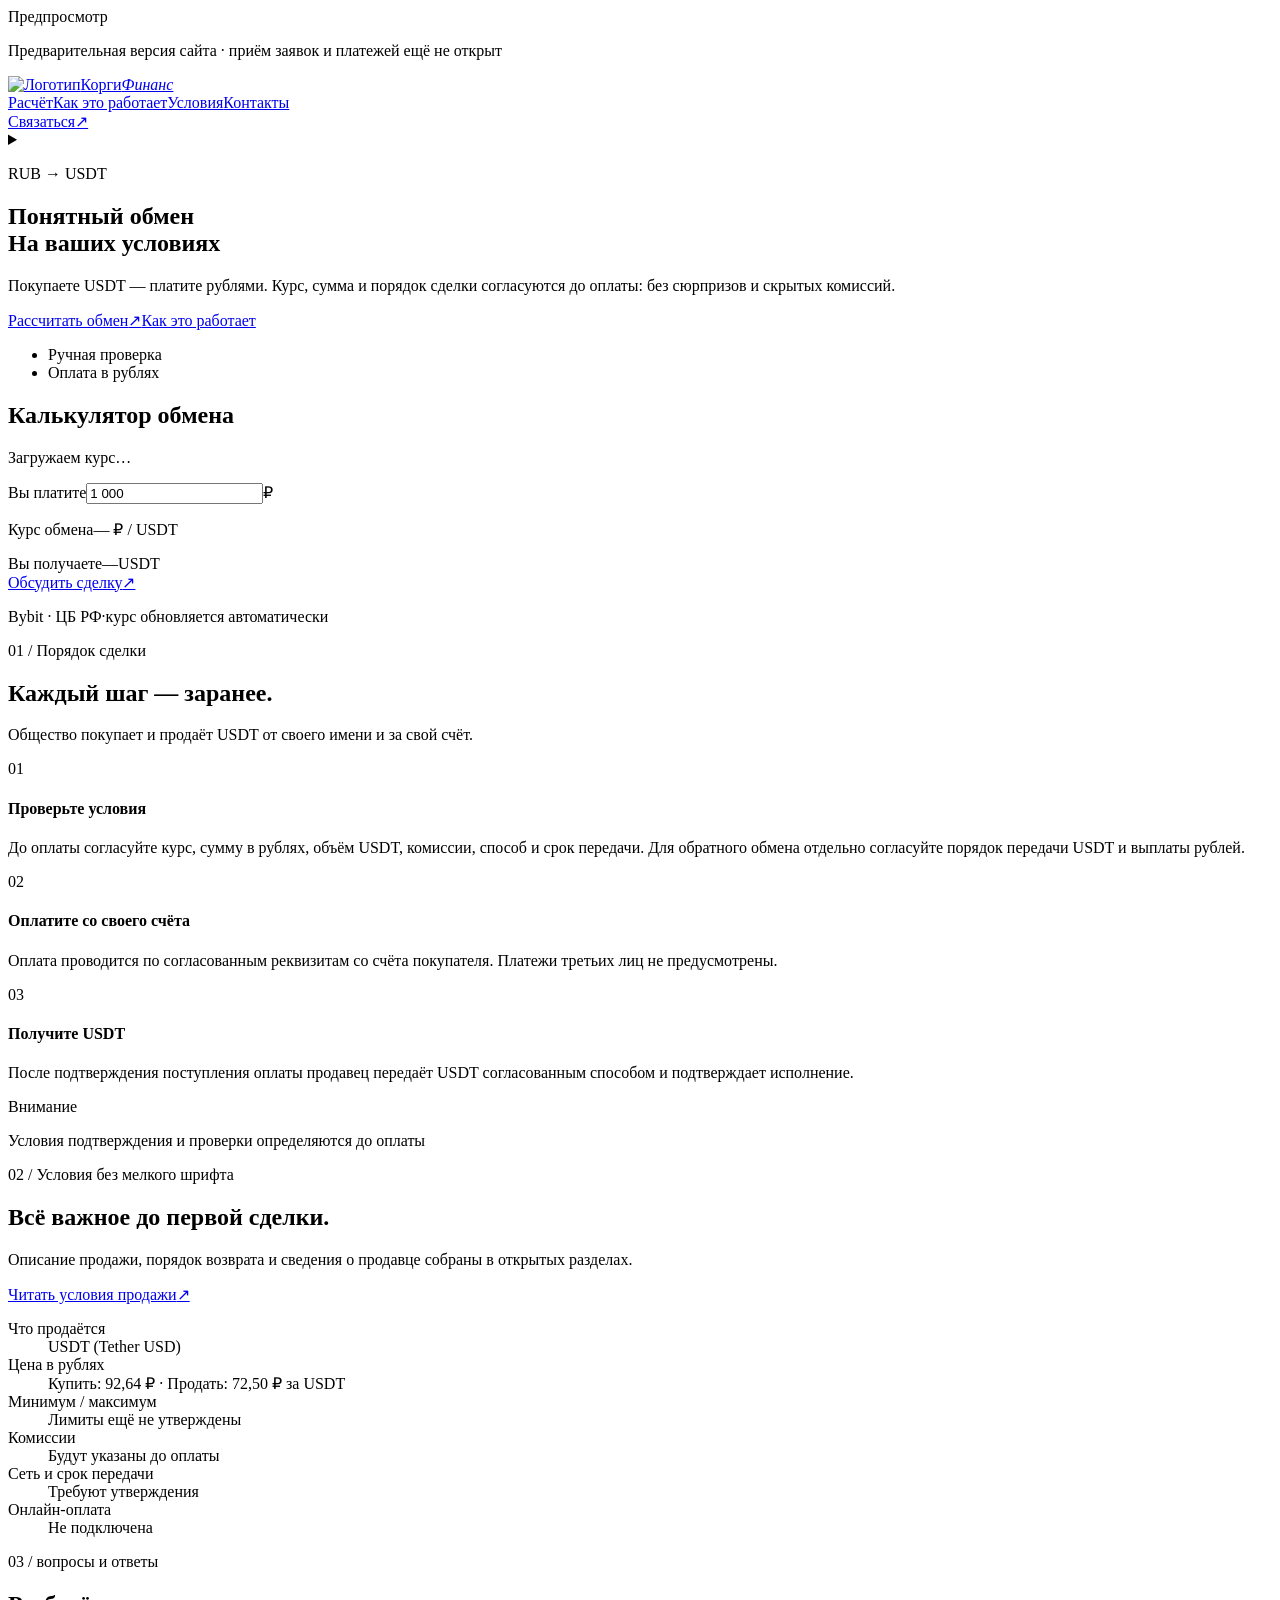
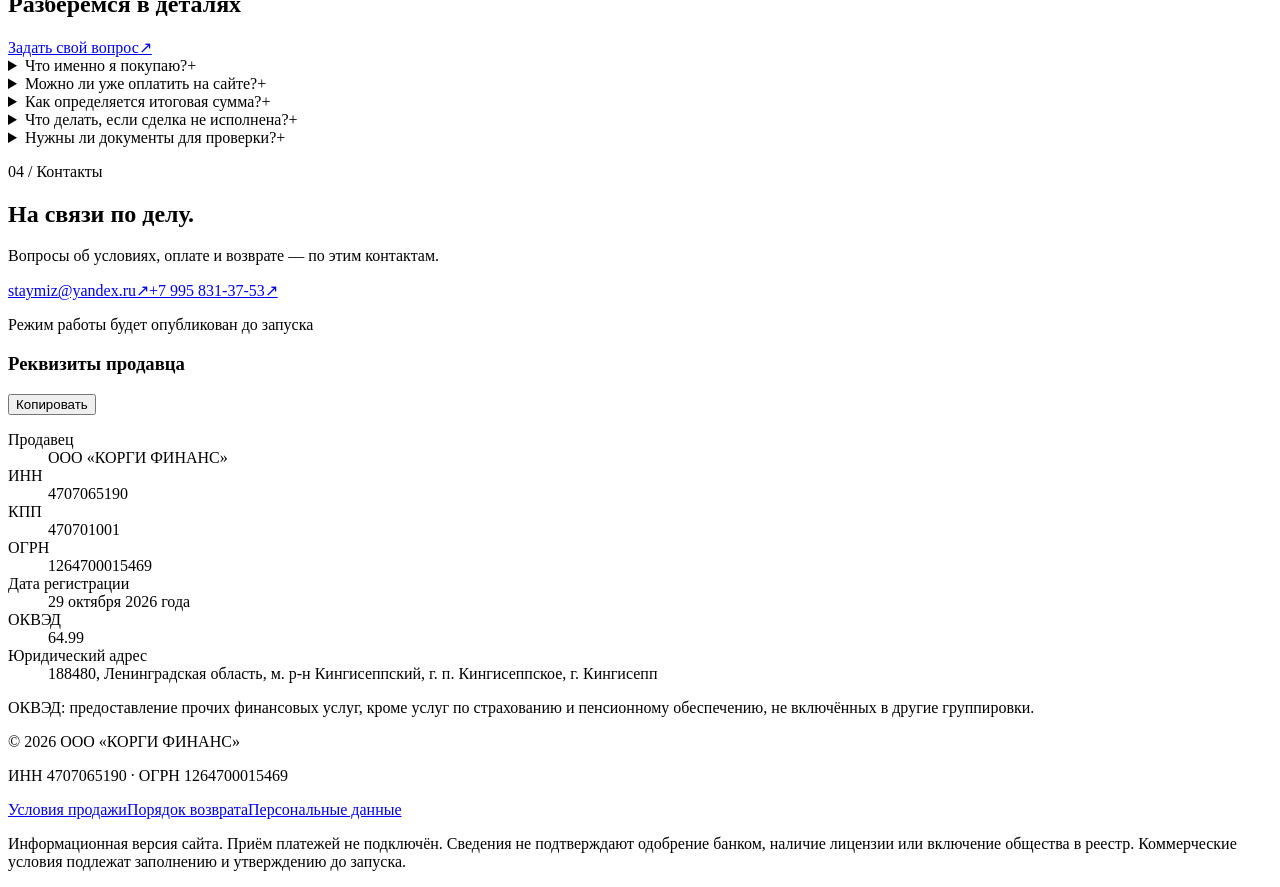
==== commit 2e124a54: "commit" ====
--- a/index.html
+++ b/index.html
@@ -1,4 +1,4 @@
-<!DOCTYPE html><html lang="ru"><head><meta charset="UTF-8"><meta name="viewport" content="width=device-width"><meta name="description" content="КОРГИ ФИНАНС: продажа USDT за рубли, сведения о продаже USDT за рубли, порядке сделки, возврате и реквизитах продавца."><meta name="generator" content="Astro v7.4.4"><title>Продажа USDT за рубли — КОРГИ ФИНАНС</title><link rel="icon" type="image/svg+xml" href="/favicon.svg"><link rel="icon" href="/favicon.ico"><link rel="stylesheet" href="/_astro/Layout.YBI-Zauv.css"><link rel="stylesheet" href="/_astro/index.B2aBMa9o.css"></head><body><div class="alert" role="status" data-astro-cid-dqawaju3><span class="alert__tag" data-astro-cid-dqawaju3>Предпросмотр</span><span class="alert__dot" aria-hidden="true" data-astro-cid-dqawaju3></span><p class="alert__text" data-astro-cid-dqawaju3>Предварительная версия сайта · приём заявок и платежей ещё не открыт</p></div><header class="hdr" data-astro-cid-wltanily><div class="hdr__inner" data-astro-cid-wltanily><a class="brand" href="/" data-astro-cid-wltanily><img src="/_astro/logo.Ba_OZO5L_Z1mNfrb.webp" alt="Логотип" data-astro-cid-wltanily="true" loading="lazy" decoding="async" width="38" height="38"><span class="brand__name" data-astro-cid-wltanily>Корги<em data-astro-cid-wltanily>Финанс</em></span></a><nav class="nav" aria-label="Основная навигация" data-astro-cid-wltanily><a href="/#exchange" data-nav-id="exchange" data-nav-section="exchange" aria-current="page" data-astro-cid-wltanily>Расчёт</a><a href="/#how" data-nav-id="how" data-nav-section="how" data-astro-cid-wltanily>Как это работает</a><a href="/doc/conditions" data-nav-id="terms" data-astro-cid-wltanily>Условия</a><a href="/#contacts" data-nav-id="contacts" data-nav-section="contacts" data-astro-cid-wltanily>Контакты</a></nav><div class="actions" data-astro-cid-wltanily><a class="btn btn--dark" href="mailto:staymiz@yandex.ru" data-astro-cid-wltanily="true" data-astro-cid-q3w2zb6n><span class="btn__label" data-astro-cid-q3w2zb6n>Связаться</span><span class="btn__arrow" aria-hidden="true" data-astro-cid-q3w2zb6n>↗</span></a><details class="menu" data-header-menu data-astro-cid-wltanily><summary class="menu__btn" aria-label="Открыть меню" data-astro-cid-wltanily><span data-astro-cid-wltanily></span><span data-astro-cid-wltanily></span><span data-astro-cid-wltanily></span></summary><nav class="menu__panel" aria-label="Мобильная навигация" data-header-menu-panel data-astro-cid-wltanily><a href="/#exchange" data-nav-id="exchange" data-nav-section="exchange" aria-current="page" data-astro-cid-wltanily>Расчёт</a><a href="/#how" data-nav-id="how" data-nav-section="how" data-astro-cid-wltanily>Как это работает</a><a href="/doc/conditions" data-nav-id="terms" data-astro-cid-wltanily>Условия</a><a href="/#contacts" data-nav-id="contacts" data-nav-section="contacts" data-astro-cid-wltanily>Контакты</a><a class="btn btn--dark btn--block menu__cta" href="mailto:staymiz@yandex.ru" data-astro-cid-wltanily="true" data-astro-cid-q3w2zb6n><span class="btn__label" data-astro-cid-q3w2zb6n>Связаться</span><span class="btn__arrow" aria-hidden="true" data-astro-cid-q3w2zb6n>↗</span></a></nav></details></div></div></header><script type="module">var e=(e,t=!1)=>{e.open&&(e.open=!1,t&&e.querySelector(`summary`)?.focus())};document.querySelectorAll(`[data-header-menu]`).forEach(t=>{let n=t.querySelector(`[data-header-menu-panel]`);n&&(n.addEventListener(`click`,n=>{n.target instanceof Element&&n.target.closest(`a`)&&e(t)}),document.addEventListener(`click`,n=>{t.open&&n.target instanceof Node&&!t.contains(n.target)&&e(t)}),document.addEventListener(`keydown`,n=>{n.key===`Escape`&&t.open&&e(t,!0)}))}),(()=>{let e=Array.from(document.querySelectorAll(`[data-nav-id]`));if(!e.length)return;let t=new Map;for(let n of e){let e=n.dataset.navSection,r=n.dataset.navId;if(!e||!r)continue;let i=document.getElementById(e);i&&t.set(r,i)}if(!t.size)return;let n=Array.from(t,([e,t])=>({id:e,element:t})),r=document.querySelector(`.hdr`),i=null,a=t=>{if(t!==i){i=t;for(let n of e)n.dataset.navId===t?n.setAttribute(`aria-current`,`page`):n.removeAttribute(`aria-current`)}},o=()=>{let e=(r?.offsetHeight??0)+24,t=n[0]?.id;for(let{id:r,element:i}of n)i.getBoundingClientRect().top-e<=0&&(t=r);window.scrollY+window.innerHeight>=document.documentElement.scrollHeight-2&&(t=n[n.length-1]?.id??t),t&&a(t)},s=!1,c=()=>{s||(s=!0,requestAnimationFrame(()=>{s=!1,o()}))};o(),window.addEventListener(`scroll`,c,{passive:!0}),window.addEventListener(`resize`,c),window.addEventListener(`load`,o),window.addEventListener(`hashchange`,o)})();</script><section class="hero" id="exchange" data-astro-cid-ksajvkdb><div class="hero__inner" data-astro-cid-ksajvkdb><div class="hero__copy" data-astro-cid-ksajvkdb><p class="hero__eyebrow" data-astro-cid-ksajvkdb>RUB → USDT</p><h1 class="hero__title" data-astro-cid-ksajvkdb>Понятный обмен<br data-astro-cid-ksajvkdb>На ваших условиях</h1><p class="hero__lead" data-astro-cid-ksajvkdb>Покупаете USDT — платите рублями. Курс, сумма и порядок сделки согласуются до оплаты: без сюрпризов и скрытых комиссий.</p><div class="hero__actions" data-astro-cid-ksajvkdb><a class="btn btn--dark" href="#calculator" data-hero-calc-focus="true" data-astro-cid-ksajvkdb="true" data-astro-cid-q3w2zb6n><span class="btn__label" data-astro-cid-q3w2zb6n>Рассчитать обмен</span><span class="btn__arrow" aria-hidden="true" data-astro-cid-q3w2zb6n>↗</span></a><a class="btn btn--quiet" href="#how" data-astro-cid-ksajvkdb="true" data-astro-cid-q3w2zb6n><span class="btn__label" data-astro-cid-q3w2zb6n>Как это работает</span></a></div><ul class="hero__facts" data-astro-cid-ksajvkdb><li data-astro-cid-ksajvkdb>Ручная проверка</li><li data-astro-cid-ksajvkdb>Оплата в рублях</li></ul></div><div class="hero__calc" data-astro-cid-ksajvkdb><aside class="calc" id="calculator" data-calc data-calc-mail="staymiz@yandex.ru" data-state="loading" aria-labelledby="calc-title" data-astro-cid-7tgon5ar><div class="calc__head" data-astro-cid-7tgon5ar><h2 class="calc__title" id="calc-title" data-astro-cid-7tgon5ar>Калькулятор обмена</h2><p class="calc__status" aria-live="polite" data-astro-cid-7tgon5ar><span class="calc__dot" aria-hidden="true" data-astro-cid-7tgon5ar></span><span data-calc-status data-astro-cid-7tgon5ar>Загружаем курс…</span></p></div><label class="calc__box" for="calc-rub" data-astro-cid-7tgon5ar><span class="calc__label" data-astro-cid-7tgon5ar>Вы платите</span><span class="calc__row" data-astro-cid-7tgon5ar><input class="calc__input" id="calc-rub" data-calc-amount type="text" inputmode="decimal" autocomplete="off" spellcheck="false" value="1 000" data-astro-cid-7tgon5ar><span class="calc__unit" data-astro-cid-7tgon5ar>₽</span></span></label><p class="calc__rate" id="calc-rate-note" data-astro-cid-7tgon5ar><span data-astro-cid-7tgon5ar>Курс обмена</span><span class="calc__rate-value" data-astro-cid-7tgon5ar><span data-calc-rate data-astro-cid-7tgon5ar>—</span> ₽ / USDT</span></p><div class="calc__box calc__box--result" data-astro-cid-7tgon5ar><span class="calc__label" data-astro-cid-7tgon5ar>Вы получаете</span><span class="calc__row" data-astro-cid-7tgon5ar><output class="calc__output" data-calc-result for="calc-rub" data-astro-cid-7tgon5ar>—</output><span class="calc__unit calc__unit--accent" data-astro-cid-7tgon5ar>USDT</span></span></div><a class="btn btn--primary btn--block calc__cta" href="mailto:staymiz@yandex.ru" data-calc-submit="true" data-astro-cid-7tgon5ar="true" data-astro-cid-q3w2zb6n><span class="btn__label" data-astro-cid-q3w2zb6n>Обсудить сделку</span><span class="btn__arrow" aria-hidden="true" data-astro-cid-q3w2zb6n>↗</span></a><p class="calc__foot" data-astro-cid-7tgon5ar><span data-astro-cid-7tgon5ar>Bybit · ЦБ РФ</span><span class="calc__sep" aria-hidden="true" data-astro-cid-7tgon5ar>·</span><span data-calc-updated data-astro-cid-7tgon5ar>курс обновляется автоматически</span><button class="calc__retry" type="button" data-calc-retry hidden data-astro-cid-7tgon5ar>Повторить</button></p></aside><script type="module" src="/_astro/ExchangeCalculator.astro_astro_type_script_index_0_lang.BZE9o67w.js"></script></div></div></section><script type="module">var e=`[data-calc]`,t=()=>window.matchMedia(`(prefers-reduced-motion: reduce)`).matches?`auto`:`smooth`,n=()=>{let n=document.querySelector(e),r=n?.querySelector(`[data-calc-amount]`);n&&r&&(n.scrollIntoView({behavior:t(),block:`center`}),r.focus({preventScroll:!0}),r.select())};(()=>{let t=document.querySelectorAll(`[data-hero-calc-focus]`);t.length!==0&&t.forEach(t=>{t.addEventListener(`click`,t=>{document.querySelector(e)&&(t.preventDefault(),n())})})})();</script><section class="how" id="how" data-astro-cid-kwtneijt><div class="how__inner" data-astro-cid-kwtneijt><p class="eyebrow" data-astro-cid-ng4c4kzm>01 / Порядок сделки</p><div class="how__heading" data-astro-cid-kwtneijt><h2 class="title" data-astro-cid-kwtneijt>Каждый шаг — заранее.</h2><p class="lead" data-astro-cid-kwtneijt>Общество покупает и продаёт USDT от своего имени и за свой счёт.</p></div><div class="how__steps" data-astro-cid-kwtneijt><article class="how__step" data-astro-cid-kwtneijt><span class="how__step-num" aria-hidden="true" data-astro-cid-kwtneijt>01</span><h4 class="how__step-title" data-astro-cid-kwtneijt>Проверьте условия</h4><p class="how__step-text" data-astro-cid-kwtneijt>До оплаты согласуйте курс, сумму в рублях, объём USDT, комиссии, способ и срок передачи. Для обратного обмена отдельно согласуйте порядок передачи USDT и выплаты рублей.</p></article><article class="how__step" data-astro-cid-kwtneijt><span class="how__step-num" aria-hidden="true" data-astro-cid-kwtneijt>02</span><h4 class="how__step-title" data-astro-cid-kwtneijt>Оплатите со своего счёта</h4><p class="how__step-text" data-astro-cid-kwtneijt>Оплата проводится по согласованным реквизитам со счёта покупателя. Платежи третьих лиц не предусмотрены.</p></article><article class="how__step" data-astro-cid-kwtneijt><span class="how__step-num" aria-hidden="true" data-astro-cid-kwtneijt>03</span><h4 class="how__step-title" data-astro-cid-kwtneijt>Получите USDT</h4><p class="how__step-text" data-astro-cid-kwtneijt>После подтверждения поступления оплаты продавец передаёт USDT согласованным способом и подтверждает исполнение.</p></article></div><div class="how__note" data-astro-cid-kwtneijt><div class="alert" role="status" data-astro-cid-dqawaju3><span class="alert__tag" data-astro-cid-dqawaju3>Внимание</span><p class="alert__text" data-astro-cid-dqawaju3>Условия подтверждения и проверки определяются до оплаты</p></div></div></div></section><section class="conditions" id="conditions" data-astro-cid-u4kgenbn><div class="conditions__inner" data-astro-cid-u4kgenbn><div class="conditions__intro" data-astro-cid-u4kgenbn><p class="eyebrow" data-astro-cid-ng4c4kzm>02 / Условия без мелкого шрифта</p><h2 class="title" data-astro-cid-u4kgenbn>Всё важное до первой сделки.</h2><p class="lead" data-astro-cid-u4kgenbn>Описание продажи, порядок возврата и сведения о продавце собраны в открытых разделах.</p><a class="btn btn--quiet conditions__link" href="/doc/conditions" data-astro-cid-u4kgenbn="true" data-astro-cid-q3w2zb6n><span class="btn__label" data-astro-cid-q3w2zb6n>Читать условия продажи</span><span class="btn__arrow" aria-hidden="true" data-astro-cid-q3w2zb6n>↗</span></a></div><dl class="conditions__list" data-astro-cid-u4kgenbn><div class="conditions__item" data-astro-cid-u4kgenbn><dt class="conditions__label" data-astro-cid-u4kgenbn>Что продаётся</dt><dd class="conditions__value" data-astro-cid-u4kgenbn>USDT (Tether USD)</dd></div><div class="conditions__item" data-astro-cid-u4kgenbn><dt class="conditions__label" data-astro-cid-u4kgenbn>Цена в рублях</dt><dd class="conditions__value" data-astro-cid-u4kgenbn>Купить: 92,64 ₽ · Продать: 72,50 ₽ за USDT</dd></div><div class="conditions__item" data-astro-cid-u4kgenbn><dt class="conditions__label" data-astro-cid-u4kgenbn>Минимум / максимум</dt><dd class="conditions__value" data-astro-cid-u4kgenbn>Лимиты ещё не утверждены</dd></div><div class="conditions__item" data-astro-cid-u4kgenbn><dt class="conditions__label" data-astro-cid-u4kgenbn>Комиссии</dt><dd class="conditions__value" data-astro-cid-u4kgenbn>Будут указаны до оплаты</dd></div><div class="conditions__item" data-astro-cid-u4kgenbn><dt class="conditions__label" data-astro-cid-u4kgenbn>Сеть и срок передачи</dt><dd class="conditions__value" data-astro-cid-u4kgenbn>Требуют утверждения</dd></div><div class="conditions__item" data-astro-cid-u4kgenbn><dt class="conditions__label" data-astro-cid-u4kgenbn>Онлайн-оплата</dt><dd class="conditions__value" data-astro-cid-u4kgenbn>Не подключена</dd></div></dl></div></section><section class="qna" id="qna" data-astro-cid-2rrjbe5o><div class="qna__inner" data-astro-cid-2rrjbe5o><div class="qna__intro" data-astro-cid-2rrjbe5o><p class="eyebrow" data-astro-cid-ng4c4kzm>03 / вопросы и ответы</p><h2 class="title qna__title" data-astro-cid-2rrjbe5o>Разберёмся в деталях</h2><a class="btn btn--quiet qna__link" href="mailto:staymiz@yandex.ru" data-astro-cid-2rrjbe5o="true" data-astro-cid-q3w2zb6n><span class="btn__label" data-astro-cid-q3w2zb6n>Задать свой вопрос</span><span class="btn__arrow" aria-hidden="true" data-astro-cid-q3w2zb6n>↗</span></a></div><div class="qna__list" data-astro-cid-2rrjbe5o><details class="qna__item" data-astro-cid-346vir6n><summary class="qna__question" data-astro-cid-346vir6n><span class="qna__question-text" data-astro-cid-346vir6n>Что именно я покупаю?</span><span class="qna__icon" aria-hidden="true" data-astro-cid-346vir6n>+</span></summary><p class="qna__answer" data-astro-cid-346vir6n>При выборе «Купить USDT» вы приобретаете цифровую валюту у ООО «КОРГИ ФИНАНС». При выборе «Продать USDT» компания приобретает её у вас. Это не банковский вклад и не обещание доходности.</p></details><details class="qna__item" data-astro-cid-346vir6n><summary class="qna__question" data-astro-cid-346vir6n><span class="qna__question-text" data-astro-cid-346vir6n>Можно ли уже оплатить на сайте?</span><span class="qna__icon" aria-hidden="true" data-astro-cid-346vir6n>+</span></summary><p class="qna__answer" data-astro-cid-346vir6n>Нет. Сейчас доступна информационная версия и калькулятор по автоматически загружаемому курсу. Приём заявок и платежей не открыт. За действующими условиями можно обратиться по указанным контактам.</p></details><details class="qna__item" data-astro-cid-346vir6n><summary class="qna__question" data-astro-cid-346vir6n><span class="qna__question-text" data-astro-cid-346vir6n>Как определяется итоговая сумма?</span><span class="qna__icon" aria-hidden="true" data-astro-cid-346vir6n>+</span></summary><p class="qna__answer" data-astro-cid-346vir6n>База — последний опубликованный курс USD/RUB ЦБ РФ, полученный через CBR-XML-Daily. Расчётная стоимость USDT определяется с учётом спотового курса USDT/USD на Bybit. К полученной стоимости применяется надбавка 6-10%. При недоступности основной торговой пары используется резервная пара USDC/USDT. Курс обновляется автоматически каждую минуту. Дополнительные комиссии, если применяются, согласуются до сделки.</p></details><details class="qna__item" data-astro-cid-346vir6n><summary class="qna__question" data-astro-cid-346vir6n><span class="qna__question-text" data-astro-cid-346vir6n>Что делать, если сделка не исполнена?</span><span class="qna__icon" aria-hidden="true" data-astro-cid-346vir6n>+</span></summary><p class="qna__answer" data-astro-cid-346vir6n>Напишите на staymiz@yandex.ru, укажите номер заявки, дату и сумму оплаты. Продавец проверит статус сделки и сообщит о порядке её завершения или возврата.</p></details><details class="qna__item" data-astro-cid-346vir6n><summary class="qna__question" data-astro-cid-346vir6n><span class="qna__question-text" data-astro-cid-346vir6n>Нужны ли документы для проверки?</span><span class="qna__icon" aria-hidden="true" data-astro-cid-346vir6n>+</span></summary><p class="qna__answer" data-astro-cid-346vir6n>В зависимости от операции могут потребоваться подтверждение платежа и сведения о покупателе. Не отправляйте пароли, коды из СМС, данные доступа к кошельку или банковскому приложению.</p></details></div></div></section><section class="contacts" id="contacts" data-astro-cid-e4cfp3uu><div class="contacts__inner" data-astro-cid-e4cfp3uu><div class="contacts__intro" data-astro-cid-e4cfp3uu><p class="eyebrow" data-astro-cid-ng4c4kzm>04 / Контакты</p><h2 class="title" data-astro-cid-e4cfp3uu>На связи по делу.</h2><p class="lead" data-astro-cid-e4cfp3uu>Вопросы об условиях, оплате и возврате — по этим контактам.</p><div class="contacts__links" data-astro-cid-e4cfp3uu><a class="btn btn--quiet contacts__link" href="mailto:staymiz@yandex.ru" data-astro-cid-e4cfp3uu="true" data-astro-cid-q3w2zb6n><span class="btn__label" data-astro-cid-q3w2zb6n>staymiz@yandex.ru</span><span class="btn__arrow" aria-hidden="true" data-astro-cid-q3w2zb6n>↗</span></a><a class="btn btn--quiet contacts__link" href="tel:+79958313753" data-astro-cid-e4cfp3uu="true" data-astro-cid-q3w2zb6n><span class="btn__label" data-astro-cid-q3w2zb6n>+7 995 831-37-53</span><span class="btn__arrow" aria-hidden="true" data-astro-cid-q3w2zb6n>↗</span></a></div><p class="contacts__schedule" data-astro-cid-e4cfp3uu><span class="contacts__schedule-dot" aria-hidden="true" data-astro-cid-e4cfp3uu></span>Режим работы будет опубликован до запуска</p></div><aside class="contacts__card" aria-labelledby="contacts-requisites" data-astro-cid-e4cfp3uu><div class="contacts__card-head" data-astro-cid-e4cfp3uu><h3 class="contacts__card-title" id="contacts-requisites" data-astro-cid-e4cfp3uu>Реквизиты продавца</h3><button class="contacts__copy" type="button" data-copy-text="Продавец: ООО «КОРГИ ФИНАНС»
+<!DOCTYPE html><html lang="ru"><head><meta charset="UTF-8"><meta name="viewport" content="width=device-width"><meta name="description" content="КОРГИ ФИНАНС: продажа USDT за рубли, сведения о продаже USDT за рубли, порядке сделки, возврате и реквизитах продавца."><meta name="generator" content="Astro v7.4.4"><title>Продажа USDT за рубли — КОРГИ ФИНАНС</title><link rel="icon" type="image/svg+xml" href="/favicon.svg"><link rel="icon" href="/favicon.ico"><link rel="stylesheet" href="/demo/_astro/Layout.YBI-Zauv.css"><link rel="stylesheet" href="/demo/_astro/index.B2aBMa9o.css"></head><body><div class="alert" role="status" data-astro-cid-dqawaju3><span class="alert__tag" data-astro-cid-dqawaju3>Предпросмотр</span><span class="alert__dot" aria-hidden="true" data-astro-cid-dqawaju3></span><p class="alert__text" data-astro-cid-dqawaju3>Предварительная версия сайта · приём заявок и платежей ещё не открыт</p></div><header class="hdr" data-astro-cid-wltanily><div class="hdr__inner" data-astro-cid-wltanily><a class="brand" href="/" data-astro-cid-wltanily><img src="/demo/_astro/logo.Ba_OZO5L_Z145Nyk.webp" alt="Логотип" data-astro-cid-wltanily="true" loading="lazy" decoding="async" width="38" height="38"><span class="brand__name" data-astro-cid-wltanily>Корги<em data-astro-cid-wltanily>Финанс</em></span></a><nav class="nav" aria-label="Основная навигация" data-astro-cid-wltanily><a href="/#exchange" data-nav-id="exchange" data-nav-section="exchange" aria-current="page" data-astro-cid-wltanily>Расчёт</a><a href="/#how" data-nav-id="how" data-nav-section="how" data-astro-cid-wltanily>Как это работает</a><a href="/doc/conditions" data-nav-id="terms" data-astro-cid-wltanily>Условия</a><a href="/#contacts" data-nav-id="contacts" data-nav-section="contacts" data-astro-cid-wltanily>Контакты</a></nav><div class="actions" data-astro-cid-wltanily><a class="btn btn--dark" href="mailto:staymiz@yandex.ru" data-astro-cid-wltanily="true" data-astro-cid-q3w2zb6n><span class="btn__label" data-astro-cid-q3w2zb6n>Связаться</span><span class="btn__arrow" aria-hidden="true" data-astro-cid-q3w2zb6n>↗</span></a><details class="menu" data-header-menu data-astro-cid-wltanily><summary class="menu__btn" aria-label="Открыть меню" data-astro-cid-wltanily><span data-astro-cid-wltanily></span><span data-astro-cid-wltanily></span><span data-astro-cid-wltanily></span></summary><nav class="menu__panel" aria-label="Мобильная навигация" data-header-menu-panel data-astro-cid-wltanily><a href="/#exchange" data-nav-id="exchange" data-nav-section="exchange" aria-current="page" data-astro-cid-wltanily>Расчёт</a><a href="/#how" data-nav-id="how" data-nav-section="how" data-astro-cid-wltanily>Как это работает</a><a href="/doc/conditions" data-nav-id="terms" data-astro-cid-wltanily>Условия</a><a href="/#contacts" data-nav-id="contacts" data-nav-section="contacts" data-astro-cid-wltanily>Контакты</a><a class="btn btn--dark btn--block menu__cta" href="mailto:staymiz@yandex.ru" data-astro-cid-wltanily="true" data-astro-cid-q3w2zb6n><span class="btn__label" data-astro-cid-q3w2zb6n>Связаться</span><span class="btn__arrow" aria-hidden="true" data-astro-cid-q3w2zb6n>↗</span></a></nav></details></div></div></header><script type="module">var e=(e,t=!1)=>{e.open&&(e.open=!1,t&&e.querySelector(`summary`)?.focus())};document.querySelectorAll(`[data-header-menu]`).forEach(t=>{let n=t.querySelector(`[data-header-menu-panel]`);n&&(n.addEventListener(`click`,n=>{n.target instanceof Element&&n.target.closest(`a`)&&e(t)}),document.addEventListener(`click`,n=>{t.open&&n.target instanceof Node&&!t.contains(n.target)&&e(t)}),document.addEventListener(`keydown`,n=>{n.key===`Escape`&&t.open&&e(t,!0)}))}),(()=>{let e=Array.from(document.querySelectorAll(`[data-nav-id]`));if(!e.length)return;let t=new Map;for(let n of e){let e=n.dataset.navSection,r=n.dataset.navId;if(!e||!r)continue;let i=document.getElementById(e);i&&t.set(r,i)}if(!t.size)return;let n=Array.from(t,([e,t])=>({id:e,element:t})),r=document.querySelector(`.hdr`),i=null,a=t=>{if(t!==i){i=t;for(let n of e)n.dataset.navId===t?n.setAttribute(`aria-current`,`page`):n.removeAttribute(`aria-current`)}},o=()=>{let e=(r?.offsetHeight??0)+24,t=n[0]?.id;for(let{id:r,element:i}of n)i.getBoundingClientRect().top-e<=0&&(t=r);window.scrollY+window.innerHeight>=document.documentElement.scrollHeight-2&&(t=n[n.length-1]?.id??t),t&&a(t)},s=!1,c=()=>{s||(s=!0,requestAnimationFrame(()=>{s=!1,o()}))};o(),window.addEventListener(`scroll`,c,{passive:!0}),window.addEventListener(`resize`,c),window.addEventListener(`load`,o),window.addEventListener(`hashchange`,o)})();</script><section class="hero" id="exchange" data-astro-cid-ksajvkdb><div class="hero__inner" data-astro-cid-ksajvkdb><div class="hero__copy" data-astro-cid-ksajvkdb><p class="hero__eyebrow" data-astro-cid-ksajvkdb>RUB → USDT</p><h1 class="hero__title" data-astro-cid-ksajvkdb>Понятный обмен<br data-astro-cid-ksajvkdb>На ваших условиях</h1><p class="hero__lead" data-astro-cid-ksajvkdb>Покупаете USDT — платите рублями. Курс, сумма и порядок сделки согласуются до оплаты: без сюрпризов и скрытых комиссий.</p><div class="hero__actions" data-astro-cid-ksajvkdb><a class="btn btn--dark" href="#calculator" data-hero-calc-focus="true" data-astro-cid-ksajvkdb="true" data-astro-cid-q3w2zb6n><span class="btn__label" data-astro-cid-q3w2zb6n>Рассчитать обмен</span><span class="btn__arrow" aria-hidden="true" data-astro-cid-q3w2zb6n>↗</span></a><a class="btn btn--quiet" href="#how" data-astro-cid-ksajvkdb="true" data-astro-cid-q3w2zb6n><span class="btn__label" data-astro-cid-q3w2zb6n>Как это работает</span></a></div><ul class="hero__facts" data-astro-cid-ksajvkdb><li data-astro-cid-ksajvkdb>Ручная проверка</li><li data-astro-cid-ksajvkdb>Оплата в рублях</li></ul></div><div class="hero__calc" data-astro-cid-ksajvkdb><aside class="calc" id="calculator" data-calc data-calc-mail="staymiz@yandex.ru" data-state="loading" aria-labelledby="calc-title" data-astro-cid-7tgon5ar><div class="calc__head" data-astro-cid-7tgon5ar><h2 class="calc__title" id="calc-title" data-astro-cid-7tgon5ar>Калькулятор обмена</h2><p class="calc__status" aria-live="polite" data-astro-cid-7tgon5ar><span class="calc__dot" aria-hidden="true" data-astro-cid-7tgon5ar></span><span data-calc-status data-astro-cid-7tgon5ar>Загружаем курс…</span></p></div><label class="calc__box" for="calc-rub" data-astro-cid-7tgon5ar><span class="calc__label" data-astro-cid-7tgon5ar>Вы платите</span><span class="calc__row" data-astro-cid-7tgon5ar><input class="calc__input" id="calc-rub" data-calc-amount type="text" inputmode="decimal" autocomplete="off" spellcheck="false" value="1 000" data-astro-cid-7tgon5ar><span class="calc__unit" data-astro-cid-7tgon5ar>₽</span></span></label><p class="calc__rate" id="calc-rate-note" data-astro-cid-7tgon5ar><span data-astro-cid-7tgon5ar>Курс обмена</span><span class="calc__rate-value" data-astro-cid-7tgon5ar><span data-calc-rate data-astro-cid-7tgon5ar>—</span> ₽ / USDT</span></p><div class="calc__box calc__box--result" data-astro-cid-7tgon5ar><span class="calc__label" data-astro-cid-7tgon5ar>Вы получаете</span><span class="calc__row" data-astro-cid-7tgon5ar><output class="calc__output" data-calc-result for="calc-rub" data-astro-cid-7tgon5ar>—</output><span class="calc__unit calc__unit--accent" data-astro-cid-7tgon5ar>USDT</span></span></div><a class="btn btn--primary btn--block calc__cta" href="mailto:staymiz@yandex.ru" data-calc-submit="true" data-astro-cid-7tgon5ar="true" data-astro-cid-q3w2zb6n><span class="btn__label" data-astro-cid-q3w2zb6n>Обсудить сделку</span><span class="btn__arrow" aria-hidden="true" data-astro-cid-q3w2zb6n>↗</span></a><p class="calc__foot" data-astro-cid-7tgon5ar><span data-astro-cid-7tgon5ar>Bybit · ЦБ РФ</span><span class="calc__sep" aria-hidden="true" data-astro-cid-7tgon5ar>·</span><span data-calc-updated data-astro-cid-7tgon5ar>курс обновляется автоматически</span><button class="calc__retry" type="button" data-calc-retry hidden data-astro-cid-7tgon5ar>Повторить</button></p></aside><script type="module" src="/demo/_astro/ExchangeCalculator.astro_astro_type_script_index_0_lang.BZE9o67w.js"></script></div></div></section><script type="module">var e=`[data-calc]`,t=()=>window.matchMedia(`(prefers-reduced-motion: reduce)`).matches?`auto`:`smooth`,n=()=>{let n=document.querySelector(e),r=n?.querySelector(`[data-calc-amount]`);n&&r&&(n.scrollIntoView({behavior:t(),block:`center`}),r.focus({preventScroll:!0}),r.select())};(()=>{let t=document.querySelectorAll(`[data-hero-calc-focus]`);t.length!==0&&t.forEach(t=>{t.addEventListener(`click`,t=>{document.querySelector(e)&&(t.preventDefault(),n())})})})();</script><section class="how" id="how" data-astro-cid-kwtneijt><div class="how__inner" data-astro-cid-kwtneijt><p class="eyebrow" data-astro-cid-ng4c4kzm>01 / Порядок сделки</p><div class="how__heading" data-astro-cid-kwtneijt><h2 class="title" data-astro-cid-kwtneijt>Каждый шаг — заранее.</h2><p class="lead" data-astro-cid-kwtneijt>Общество покупает и продаёт USDT от своего имени и за свой счёт.</p></div><div class="how__steps" data-astro-cid-kwtneijt><article class="how__step" data-astro-cid-kwtneijt><span class="how__step-num" aria-hidden="true" data-astro-cid-kwtneijt>01</span><h4 class="how__step-title" data-astro-cid-kwtneijt>Проверьте условия</h4><p class="how__step-text" data-astro-cid-kwtneijt>До оплаты согласуйте курс, сумму в рублях, объём USDT, комиссии, способ и срок передачи. Для обратного обмена отдельно согласуйте порядок передачи USDT и выплаты рублей.</p></article><article class="how__step" data-astro-cid-kwtneijt><span class="how__step-num" aria-hidden="true" data-astro-cid-kwtneijt>02</span><h4 class="how__step-title" data-astro-cid-kwtneijt>Оплатите со своего счёта</h4><p class="how__step-text" data-astro-cid-kwtneijt>Оплата проводится по согласованным реквизитам со счёта покупателя. Платежи третьих лиц не предусмотрены.</p></article><article class="how__step" data-astro-cid-kwtneijt><span class="how__step-num" aria-hidden="true" data-astro-cid-kwtneijt>03</span><h4 class="how__step-title" data-astro-cid-kwtneijt>Получите USDT</h4><p class="how__step-text" data-astro-cid-kwtneijt>После подтверждения поступления оплаты продавец передаёт USDT согласованным способом и подтверждает исполнение.</p></article></div><div class="how__note" data-astro-cid-kwtneijt><div class="alert" role="status" data-astro-cid-dqawaju3><span class="alert__tag" data-astro-cid-dqawaju3>Внимание</span><p class="alert__text" data-astro-cid-dqawaju3>Условия подтверждения и проверки определяются до оплаты</p></div></div></div></section><section class="conditions" id="conditions" data-astro-cid-u4kgenbn><div class="conditions__inner" data-astro-cid-u4kgenbn><div class="conditions__intro" data-astro-cid-u4kgenbn><p class="eyebrow" data-astro-cid-ng4c4kzm>02 / Условия без мелкого шрифта</p><h2 class="title" data-astro-cid-u4kgenbn>Всё важное до первой сделки.</h2><p class="lead" data-astro-cid-u4kgenbn>Описание продажи, порядок возврата и сведения о продавце собраны в открытых разделах.</p><a class="btn btn--quiet conditions__link" href="/doc/conditions" data-astro-cid-u4kgenbn="true" data-astro-cid-q3w2zb6n><span class="btn__label" data-astro-cid-q3w2zb6n>Читать условия продажи</span><span class="btn__arrow" aria-hidden="true" data-astro-cid-q3w2zb6n>↗</span></a></div><dl class="conditions__list" data-astro-cid-u4kgenbn><div class="conditions__item" data-astro-cid-u4kgenbn><dt class="conditions__label" data-astro-cid-u4kgenbn>Что продаётся</dt><dd class="conditions__value" data-astro-cid-u4kgenbn>USDT (Tether USD)</dd></div><div class="conditions__item" data-astro-cid-u4kgenbn><dt class="conditions__label" data-astro-cid-u4kgenbn>Цена в рублях</dt><dd class="conditions__value" data-astro-cid-u4kgenbn>Купить: 92,64 ₽ · Продать: 72,50 ₽ за USDT</dd></div><div class="conditions__item" data-astro-cid-u4kgenbn><dt class="conditions__label" data-astro-cid-u4kgenbn>Минимум / максимум</dt><dd class="conditions__value" data-astro-cid-u4kgenbn>Лимиты ещё не утверждены</dd></div><div class="conditions__item" data-astro-cid-u4kgenbn><dt class="conditions__label" data-astro-cid-u4kgenbn>Комиссии</dt><dd class="conditions__value" data-astro-cid-u4kgenbn>Будут указаны до оплаты</dd></div><div class="conditions__item" data-astro-cid-u4kgenbn><dt class="conditions__label" data-astro-cid-u4kgenbn>Сеть и срок передачи</dt><dd class="conditions__value" data-astro-cid-u4kgenbn>Требуют утверждения</dd></div><div class="conditions__item" data-astro-cid-u4kgenbn><dt class="conditions__label" data-astro-cid-u4kgenbn>Онлайн-оплата</dt><dd class="conditions__value" data-astro-cid-u4kgenbn>Не подключена</dd></div></dl></div></section><section class="qna" id="qna" data-astro-cid-2rrjbe5o><div class="qna__inner" data-astro-cid-2rrjbe5o><div class="qna__intro" data-astro-cid-2rrjbe5o><p class="eyebrow" data-astro-cid-ng4c4kzm>03 / вопросы и ответы</p><h2 class="title qna__title" data-astro-cid-2rrjbe5o>Разберёмся в деталях</h2><a class="btn btn--quiet qna__link" href="mailto:staymiz@yandex.ru" data-astro-cid-2rrjbe5o="true" data-astro-cid-q3w2zb6n><span class="btn__label" data-astro-cid-q3w2zb6n>Задать свой вопрос</span><span class="btn__arrow" aria-hidden="true" data-astro-cid-q3w2zb6n>↗</span></a></div><div class="qna__list" data-astro-cid-2rrjbe5o><details class="qna__item" data-astro-cid-346vir6n><summary class="qna__question" data-astro-cid-346vir6n><span class="qna__question-text" data-astro-cid-346vir6n>Что именно я покупаю?</span><span class="qna__icon" aria-hidden="true" data-astro-cid-346vir6n>+</span></summary><p class="qna__answer" data-astro-cid-346vir6n>При выборе «Купить USDT» вы приобретаете цифровую валюту у ООО «КОРГИ ФИНАНС». При выборе «Продать USDT» компания приобретает её у вас. Это не банковский вклад и не обещание доходности.</p></details><details class="qna__item" data-astro-cid-346vir6n><summary class="qna__question" data-astro-cid-346vir6n><span class="qna__question-text" data-astro-cid-346vir6n>Можно ли уже оплатить на сайте?</span><span class="qna__icon" aria-hidden="true" data-astro-cid-346vir6n>+</span></summary><p class="qna__answer" data-astro-cid-346vir6n>Нет. Сейчас доступна информационная версия и калькулятор по автоматически загружаемому курсу. Приём заявок и платежей не открыт. За действующими условиями можно обратиться по указанным контактам.</p></details><details class="qna__item" data-astro-cid-346vir6n><summary class="qna__question" data-astro-cid-346vir6n><span class="qna__question-text" data-astro-cid-346vir6n>Как определяется итоговая сумма?</span><span class="qna__icon" aria-hidden="true" data-astro-cid-346vir6n>+</span></summary><p class="qna__answer" data-astro-cid-346vir6n>База — последний опубликованный курс USD/RUB ЦБ РФ, полученный через CBR-XML-Daily. Расчётная стоимость USDT определяется с учётом спотового курса USDT/USD на Bybit. К полученной стоимости применяется надбавка 6-10%. При недоступности основной торговой пары используется резервная пара USDC/USDT. Курс обновляется автоматически каждую минуту. Дополнительные комиссии, если применяются, согласуются до сделки.</p></details><details class="qna__item" data-astro-cid-346vir6n><summary class="qna__question" data-astro-cid-346vir6n><span class="qna__question-text" data-astro-cid-346vir6n>Что делать, если сделка не исполнена?</span><span class="qna__icon" aria-hidden="true" data-astro-cid-346vir6n>+</span></summary><p class="qna__answer" data-astro-cid-346vir6n>Напишите на staymiz@yandex.ru, укажите номер заявки, дату и сумму оплаты. Продавец проверит статус сделки и сообщит о порядке её завершения или возврата.</p></details><details class="qna__item" data-astro-cid-346vir6n><summary class="qna__question" data-astro-cid-346vir6n><span class="qna__question-text" data-astro-cid-346vir6n>Нужны ли документы для проверки?</span><span class="qna__icon" aria-hidden="true" data-astro-cid-346vir6n>+</span></summary><p class="qna__answer" data-astro-cid-346vir6n>В зависимости от операции могут потребоваться подтверждение платежа и сведения о покупателе. Не отправляйте пароли, коды из СМС, данные доступа к кошельку или банковскому приложению.</p></details></div></div></section><section class="contacts" id="contacts" data-astro-cid-e4cfp3uu><div class="contacts__inner" data-astro-cid-e4cfp3uu><div class="contacts__intro" data-astro-cid-e4cfp3uu><p class="eyebrow" data-astro-cid-ng4c4kzm>04 / Контакты</p><h2 class="title" data-astro-cid-e4cfp3uu>На связи по делу.</h2><p class="lead" data-astro-cid-e4cfp3uu>Вопросы об условиях, оплате и возврате — по этим контактам.</p><div class="contacts__links" data-astro-cid-e4cfp3uu><a class="btn btn--quiet contacts__link" href="mailto:staymiz@yandex.ru" data-astro-cid-e4cfp3uu="true" data-astro-cid-q3w2zb6n><span class="btn__label" data-astro-cid-q3w2zb6n>staymiz@yandex.ru</span><span class="btn__arrow" aria-hidden="true" data-astro-cid-q3w2zb6n>↗</span></a><a class="btn btn--quiet contacts__link" href="tel:+79958313753" data-astro-cid-e4cfp3uu="true" data-astro-cid-q3w2zb6n><span class="btn__label" data-astro-cid-q3w2zb6n>+7 995 831-37-53</span><span class="btn__arrow" aria-hidden="true" data-astro-cid-q3w2zb6n>↗</span></a></div><p class="contacts__schedule" data-astro-cid-e4cfp3uu><span class="contacts__schedule-dot" aria-hidden="true" data-astro-cid-e4cfp3uu></span>Режим работы будет опубликован до запуска</p></div><aside class="contacts__card" aria-labelledby="contacts-requisites" data-astro-cid-e4cfp3uu><div class="contacts__card-head" data-astro-cid-e4cfp3uu><h3 class="contacts__card-title" id="contacts-requisites" data-astro-cid-e4cfp3uu>Реквизиты продавца</h3><button class="contacts__copy" type="button" data-copy-text="Продавец: ООО «КОРГИ ФИНАНС»
 ИНН: 4707065190
 КПП: 470701001
 ОГРН: 1264700015469
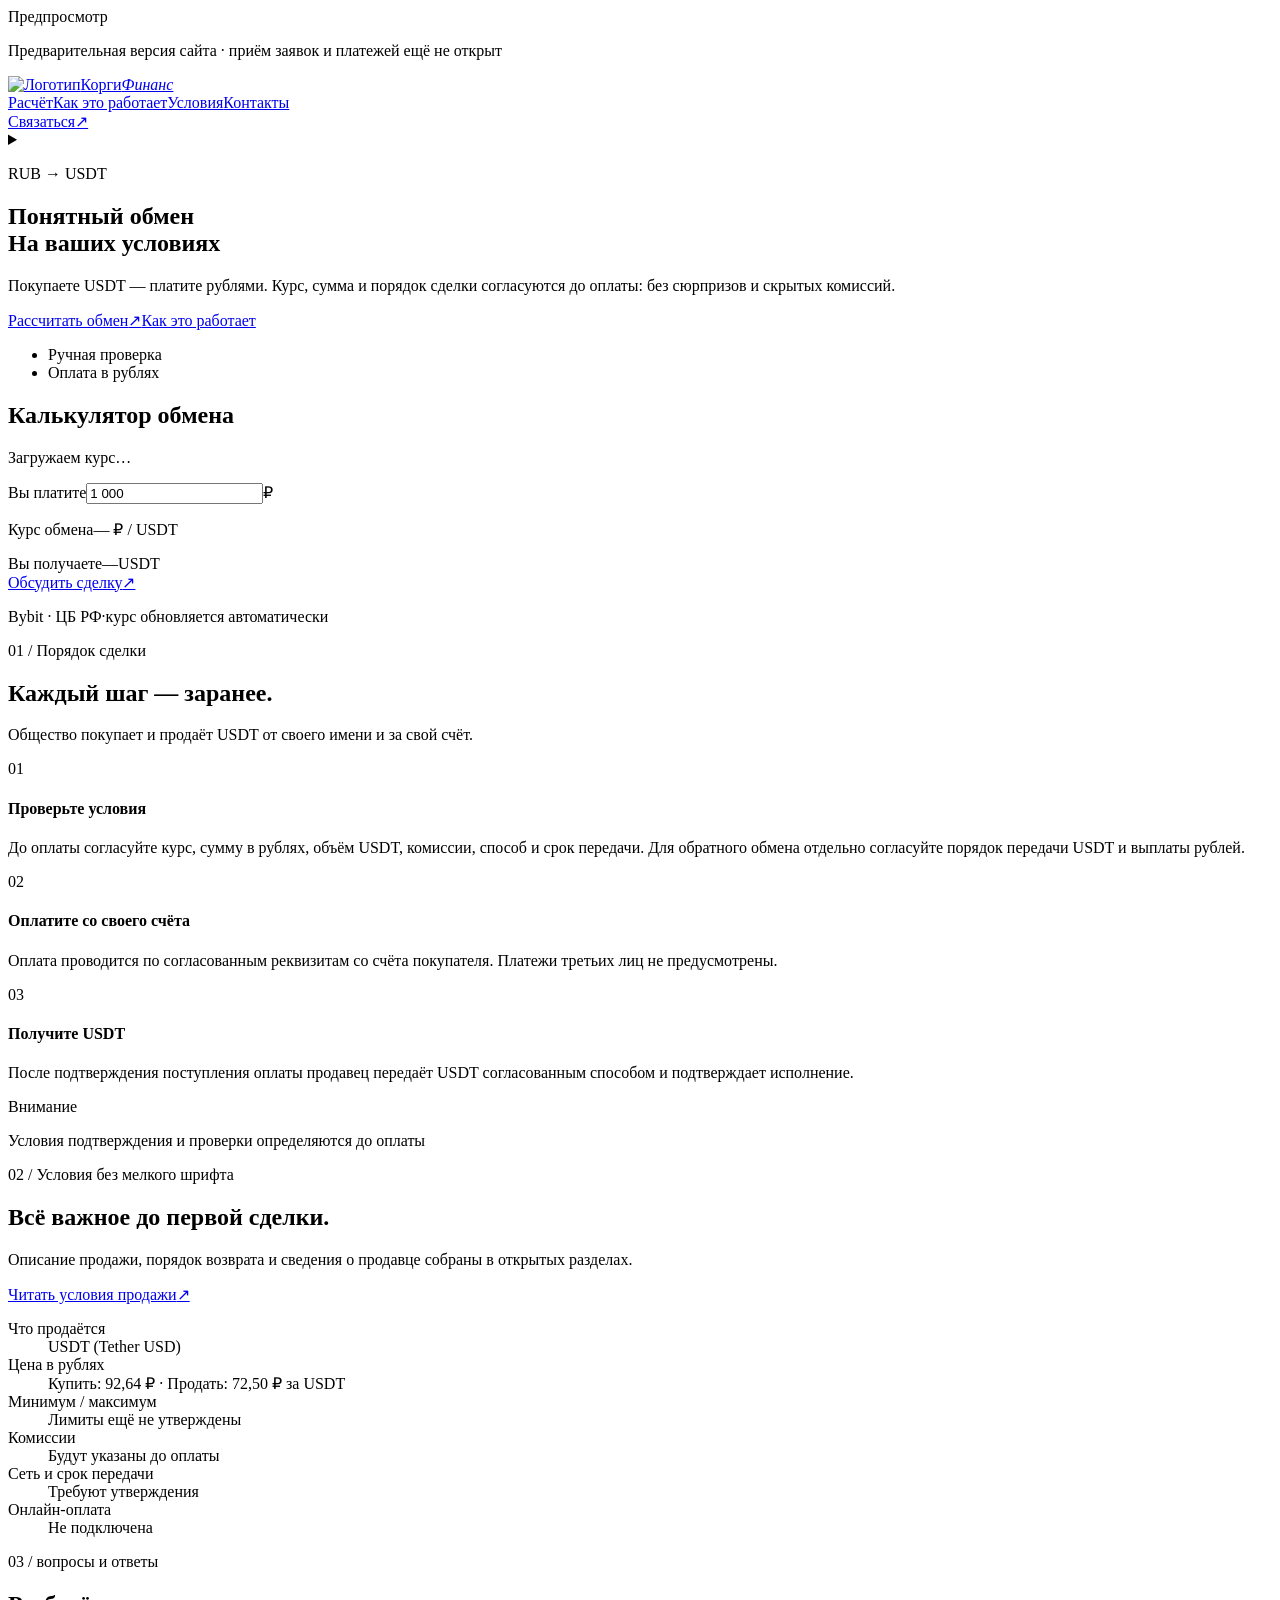
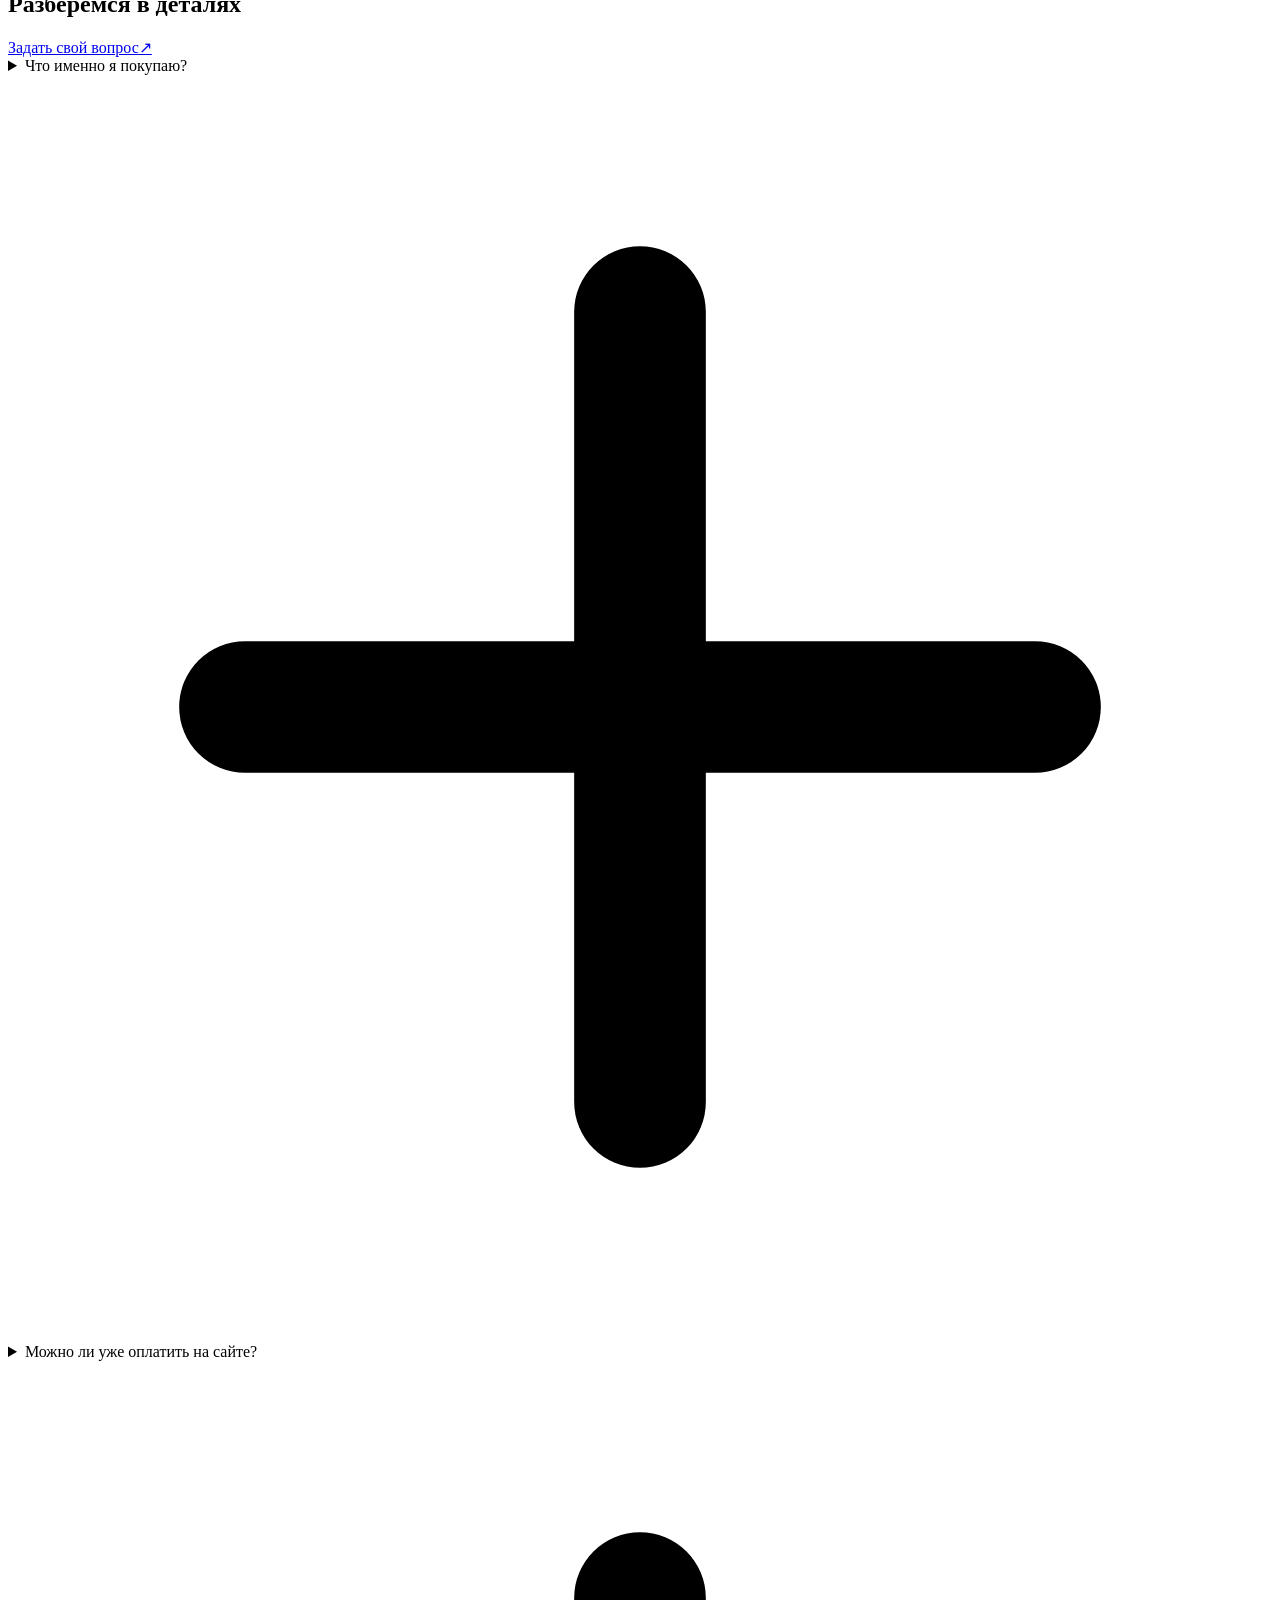
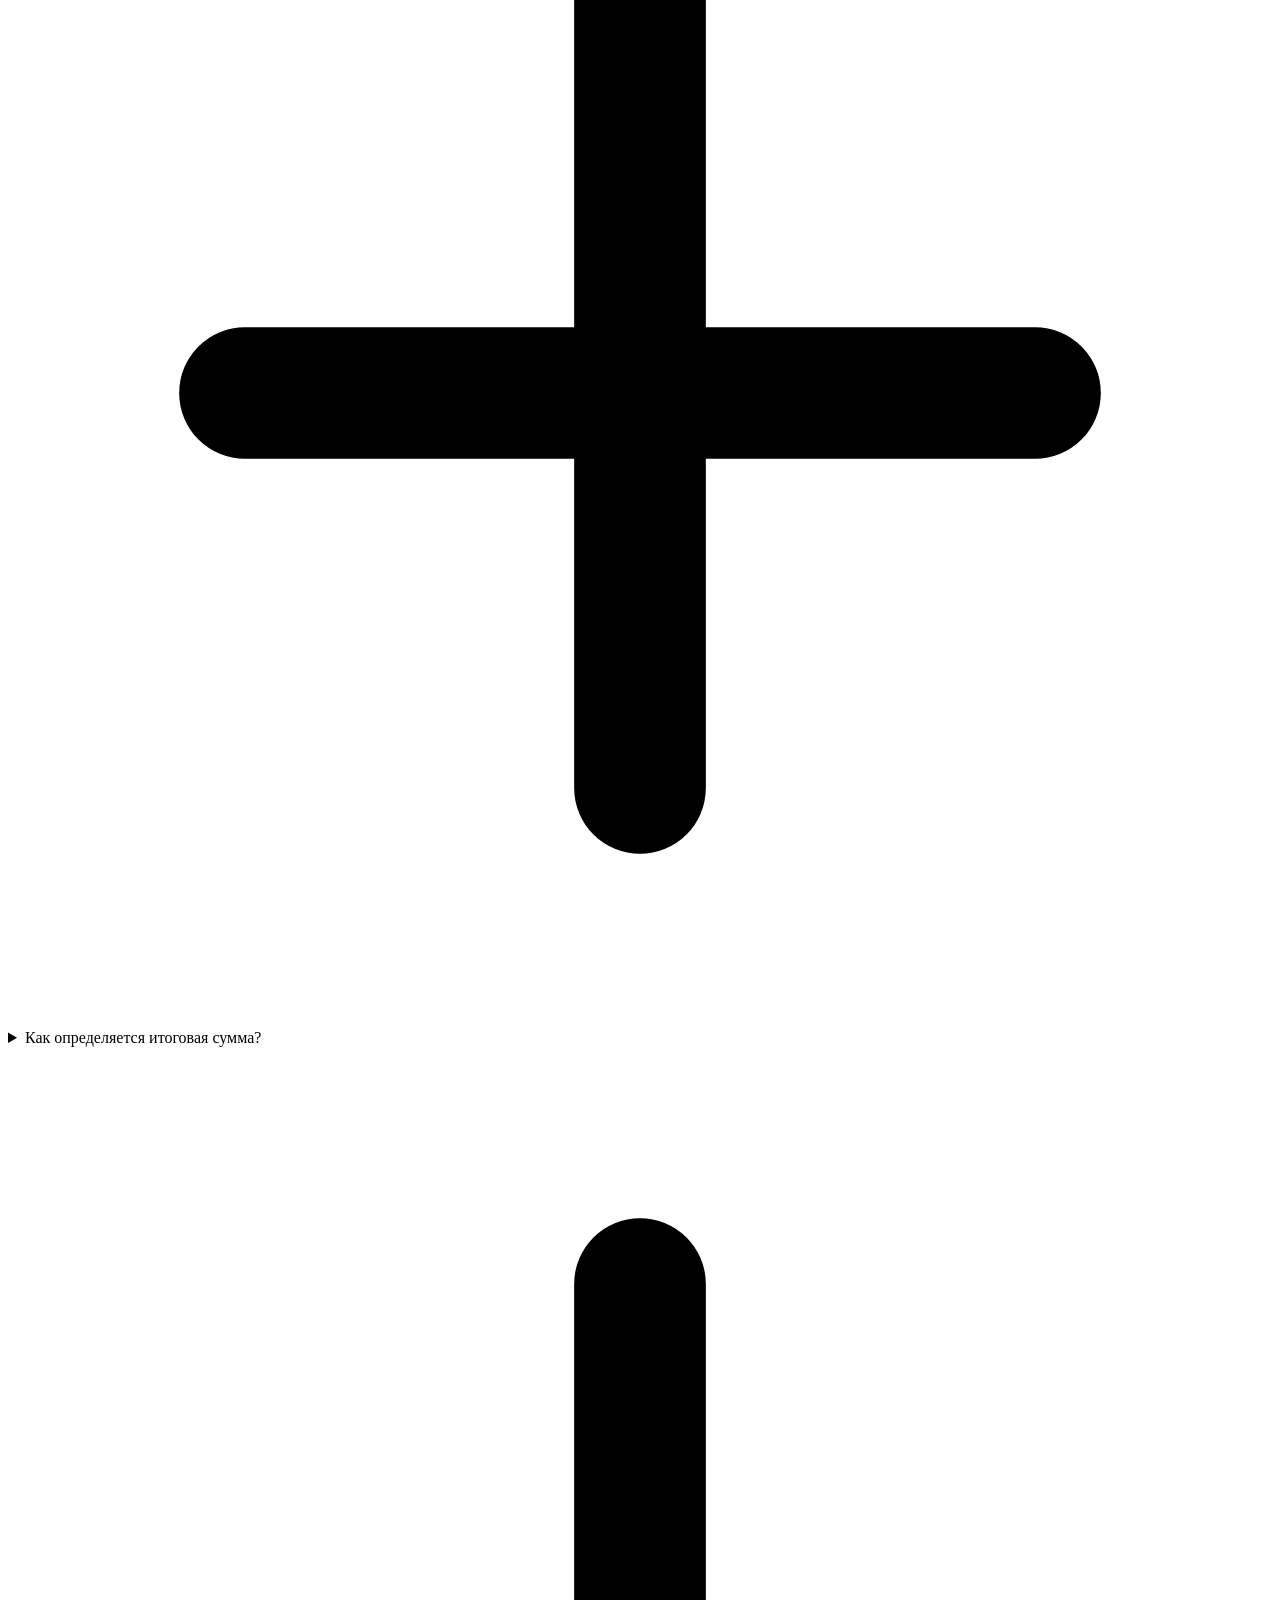
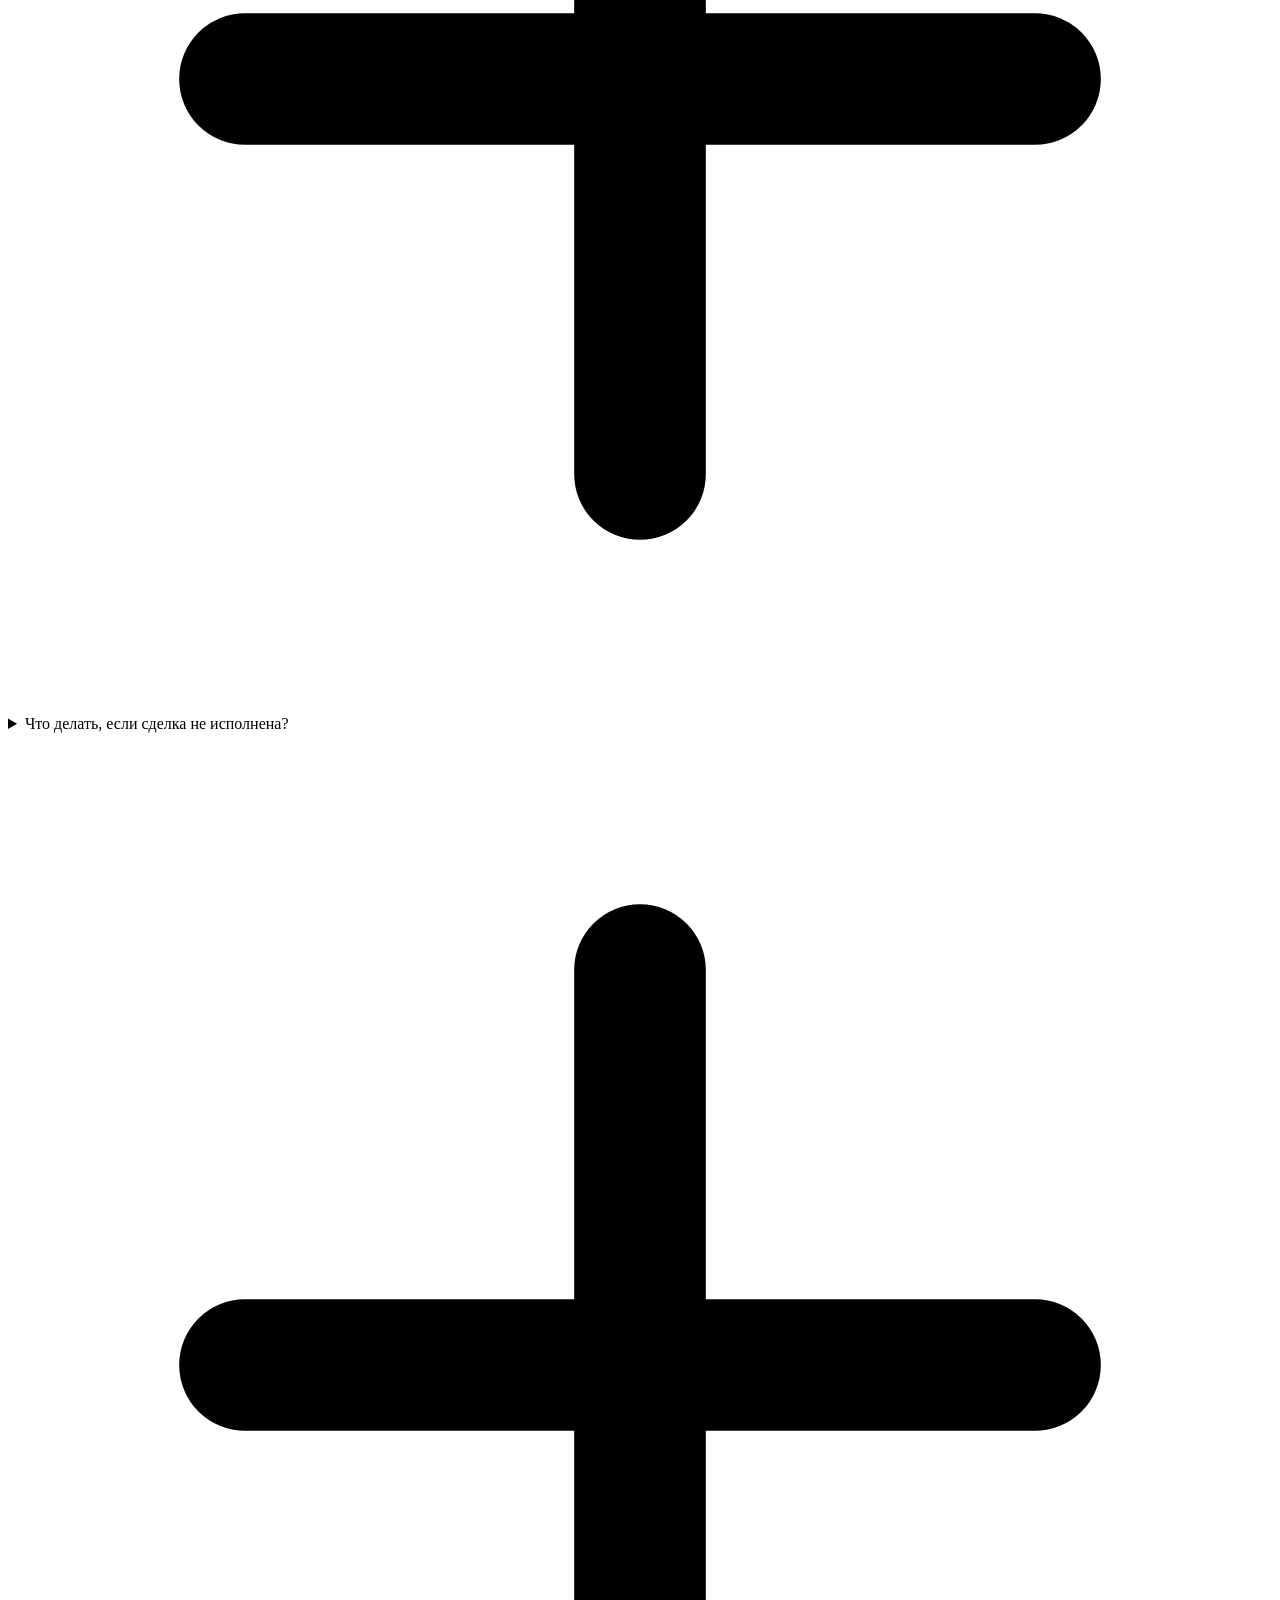
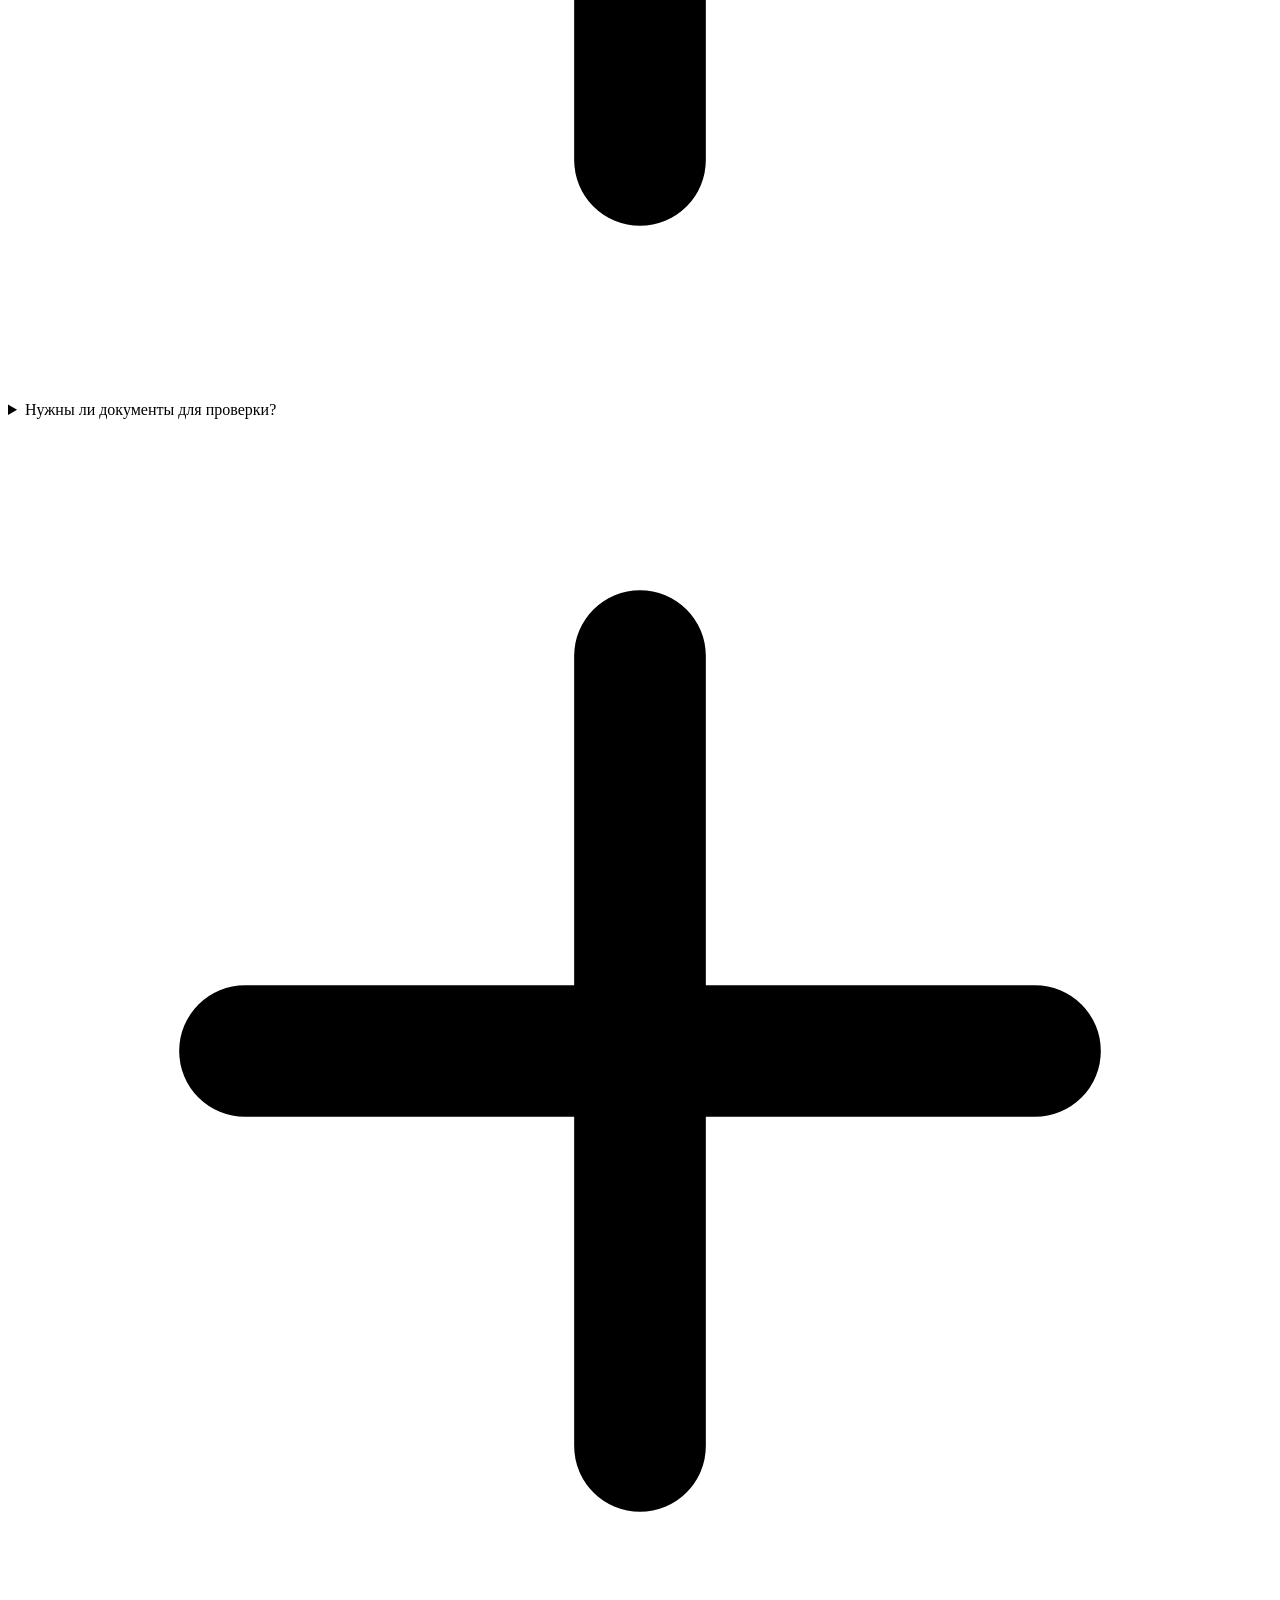
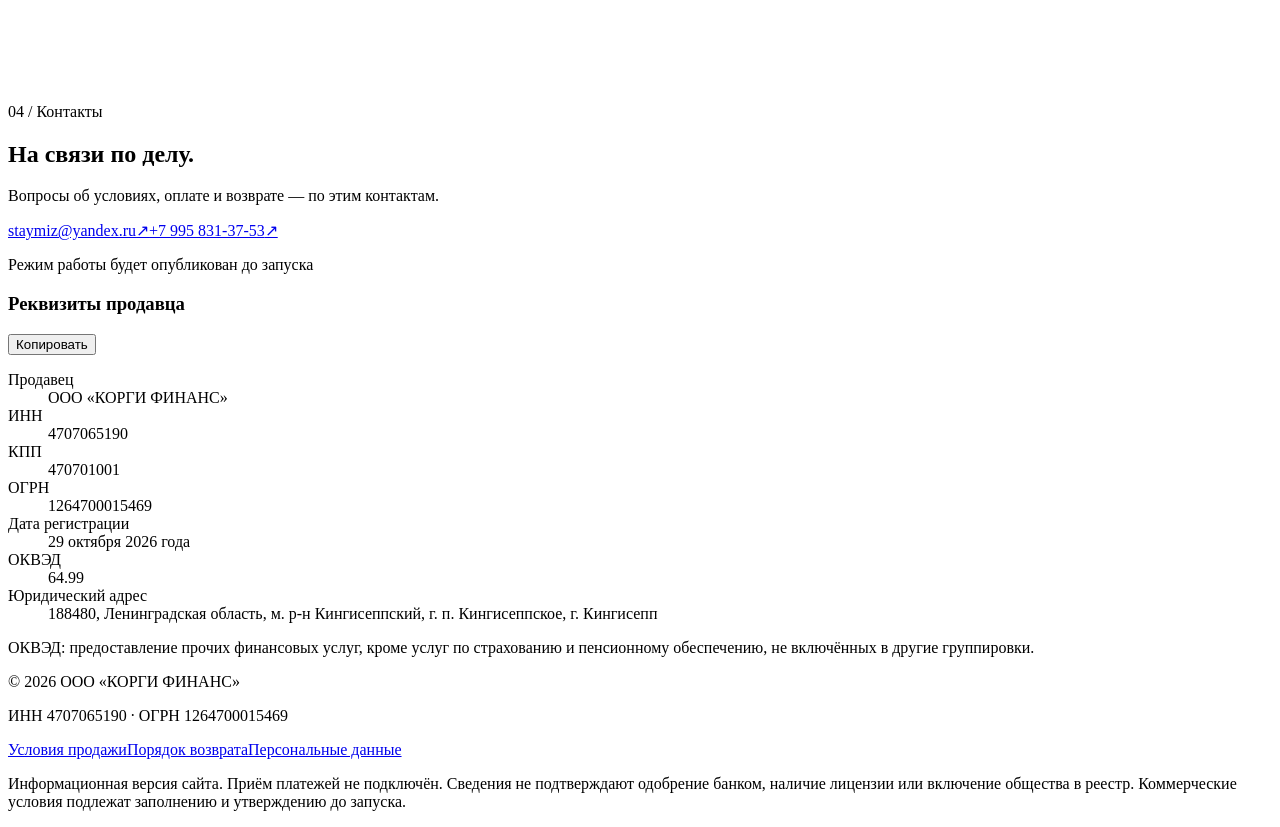
==== commit aedf8921: "commit" ====
--- a/index.html
+++ b/index.html
@@ -1,7 +1,7 @@
-<!DOCTYPE html><html lang="ru"><head><meta charset="UTF-8"><meta name="viewport" content="width=device-width"><meta name="description" content="КОРГИ ФИНАНС: продажа USDT за рубли, сведения о продаже USDT за рубли, порядке сделки, возврате и реквизитах продавца."><meta name="generator" content="Astro v7.4.4"><title>Продажа USDT за рубли — КОРГИ ФИНАНС</title><link rel="icon" type="image/svg+xml" href="/favicon.svg"><link rel="icon" href="/favicon.ico"><link rel="stylesheet" href="/demo/_astro/Layout.YBI-Zauv.css"><link rel="stylesheet" href="/demo/_astro/index.B2aBMa9o.css"></head><body><div class="alert" role="status" data-astro-cid-dqawaju3><span class="alert__tag" data-astro-cid-dqawaju3>Предпросмотр</span><span class="alert__dot" aria-hidden="true" data-astro-cid-dqawaju3></span><p class="alert__text" data-astro-cid-dqawaju3>Предварительная версия сайта · приём заявок и платежей ещё не открыт</p></div><header class="hdr" data-astro-cid-wltanily><div class="hdr__inner" data-astro-cid-wltanily><a class="brand" href="/" data-astro-cid-wltanily><img src="/demo/_astro/logo.Ba_OZO5L_Z145Nyk.webp" alt="Логотип" data-astro-cid-wltanily="true" loading="lazy" decoding="async" width="38" height="38"><span class="brand__name" data-astro-cid-wltanily>Корги<em data-astro-cid-wltanily>Финанс</em></span></a><nav class="nav" aria-label="Основная навигация" data-astro-cid-wltanily><a href="/#exchange" data-nav-id="exchange" data-nav-section="exchange" aria-current="page" data-astro-cid-wltanily>Расчёт</a><a href="/#how" data-nav-id="how" data-nav-section="how" data-astro-cid-wltanily>Как это работает</a><a href="/doc/conditions" data-nav-id="terms" data-astro-cid-wltanily>Условия</a><a href="/#contacts" data-nav-id="contacts" data-nav-section="contacts" data-astro-cid-wltanily>Контакты</a></nav><div class="actions" data-astro-cid-wltanily><a class="btn btn--dark" href="mailto:staymiz@yandex.ru" data-astro-cid-wltanily="true" data-astro-cid-q3w2zb6n><span class="btn__label" data-astro-cid-q3w2zb6n>Связаться</span><span class="btn__arrow" aria-hidden="true" data-astro-cid-q3w2zb6n>↗</span></a><details class="menu" data-header-menu data-astro-cid-wltanily><summary class="menu__btn" aria-label="Открыть меню" data-astro-cid-wltanily><span data-astro-cid-wltanily></span><span data-astro-cid-wltanily></span><span data-astro-cid-wltanily></span></summary><nav class="menu__panel" aria-label="Мобильная навигация" data-header-menu-panel data-astro-cid-wltanily><a href="/#exchange" data-nav-id="exchange" data-nav-section="exchange" aria-current="page" data-astro-cid-wltanily>Расчёт</a><a href="/#how" data-nav-id="how" data-nav-section="how" data-astro-cid-wltanily>Как это работает</a><a href="/doc/conditions" data-nav-id="terms" data-astro-cid-wltanily>Условия</a><a href="/#contacts" data-nav-id="contacts" data-nav-section="contacts" data-astro-cid-wltanily>Контакты</a><a class="btn btn--dark btn--block menu__cta" href="mailto:staymiz@yandex.ru" data-astro-cid-wltanily="true" data-astro-cid-q3w2zb6n><span class="btn__label" data-astro-cid-q3w2zb6n>Связаться</span><span class="btn__arrow" aria-hidden="true" data-astro-cid-q3w2zb6n>↗</span></a></nav></details></div></div></header><script type="module">var e=(e,t=!1)=>{e.open&&(e.open=!1,t&&e.querySelector(`summary`)?.focus())};document.querySelectorAll(`[data-header-menu]`).forEach(t=>{let n=t.querySelector(`[data-header-menu-panel]`);n&&(n.addEventListener(`click`,n=>{n.target instanceof Element&&n.target.closest(`a`)&&e(t)}),document.addEventListener(`click`,n=>{t.open&&n.target instanceof Node&&!t.contains(n.target)&&e(t)}),document.addEventListener(`keydown`,n=>{n.key===`Escape`&&t.open&&e(t,!0)}))}),(()=>{let e=Array.from(document.querySelectorAll(`[data-nav-id]`));if(!e.length)return;let t=new Map;for(let n of e){let e=n.dataset.navSection,r=n.dataset.navId;if(!e||!r)continue;let i=document.getElementById(e);i&&t.set(r,i)}if(!t.size)return;let n=Array.from(t,([e,t])=>({id:e,element:t})),r=document.querySelector(`.hdr`),i=null,a=t=>{if(t!==i){i=t;for(let n of e)n.dataset.navId===t?n.setAttribute(`aria-current`,`page`):n.removeAttribute(`aria-current`)}},o=()=>{let e=(r?.offsetHeight??0)+24,t=n[0]?.id;for(let{id:r,element:i}of n)i.getBoundingClientRect().top-e<=0&&(t=r);window.scrollY+window.innerHeight>=document.documentElement.scrollHeight-2&&(t=n[n.length-1]?.id??t),t&&a(t)},s=!1,c=()=>{s||(s=!0,requestAnimationFrame(()=>{s=!1,o()}))};o(),window.addEventListener(`scroll`,c,{passive:!0}),window.addEventListener(`resize`,c),window.addEventListener(`load`,o),window.addEventListener(`hashchange`,o)})();</script><section class="hero" id="exchange" data-astro-cid-ksajvkdb><div class="hero__inner" data-astro-cid-ksajvkdb><div class="hero__copy" data-astro-cid-ksajvkdb><p class="hero__eyebrow" data-astro-cid-ksajvkdb>RUB → USDT</p><h1 class="hero__title" data-astro-cid-ksajvkdb>Понятный обмен<br data-astro-cid-ksajvkdb>На ваших условиях</h1><p class="hero__lead" data-astro-cid-ksajvkdb>Покупаете USDT — платите рублями. Курс, сумма и порядок сделки согласуются до оплаты: без сюрпризов и скрытых комиссий.</p><div class="hero__actions" data-astro-cid-ksajvkdb><a class="btn btn--dark" href="#calculator" data-hero-calc-focus="true" data-astro-cid-ksajvkdb="true" data-astro-cid-q3w2zb6n><span class="btn__label" data-astro-cid-q3w2zb6n>Рассчитать обмен</span><span class="btn__arrow" aria-hidden="true" data-astro-cid-q3w2zb6n>↗</span></a><a class="btn btn--quiet" href="#how" data-astro-cid-ksajvkdb="true" data-astro-cid-q3w2zb6n><span class="btn__label" data-astro-cid-q3w2zb6n>Как это работает</span></a></div><ul class="hero__facts" data-astro-cid-ksajvkdb><li data-astro-cid-ksajvkdb>Ручная проверка</li><li data-astro-cid-ksajvkdb>Оплата в рублях</li></ul></div><div class="hero__calc" data-astro-cid-ksajvkdb><aside class="calc" id="calculator" data-calc data-calc-mail="staymiz@yandex.ru" data-state="loading" aria-labelledby="calc-title" data-astro-cid-7tgon5ar><div class="calc__head" data-astro-cid-7tgon5ar><h2 class="calc__title" id="calc-title" data-astro-cid-7tgon5ar>Калькулятор обмена</h2><p class="calc__status" aria-live="polite" data-astro-cid-7tgon5ar><span class="calc__dot" aria-hidden="true" data-astro-cid-7tgon5ar></span><span data-calc-status data-astro-cid-7tgon5ar>Загружаем курс…</span></p></div><label class="calc__box" for="calc-rub" data-astro-cid-7tgon5ar><span class="calc__label" data-astro-cid-7tgon5ar>Вы платите</span><span class="calc__row" data-astro-cid-7tgon5ar><input class="calc__input" id="calc-rub" data-calc-amount type="text" inputmode="decimal" autocomplete="off" spellcheck="false" value="1 000" data-astro-cid-7tgon5ar><span class="calc__unit" data-astro-cid-7tgon5ar>₽</span></span></label><p class="calc__rate" id="calc-rate-note" data-astro-cid-7tgon5ar><span data-astro-cid-7tgon5ar>Курс обмена</span><span class="calc__rate-value" data-astro-cid-7tgon5ar><span data-calc-rate data-astro-cid-7tgon5ar>—</span> ₽ / USDT</span></p><div class="calc__box calc__box--result" data-astro-cid-7tgon5ar><span class="calc__label" data-astro-cid-7tgon5ar>Вы получаете</span><span class="calc__row" data-astro-cid-7tgon5ar><output class="calc__output" data-calc-result for="calc-rub" data-astro-cid-7tgon5ar>—</output><span class="calc__unit calc__unit--accent" data-astro-cid-7tgon5ar>USDT</span></span></div><a class="btn btn--primary btn--block calc__cta" href="mailto:staymiz@yandex.ru" data-calc-submit="true" data-astro-cid-7tgon5ar="true" data-astro-cid-q3w2zb6n><span class="btn__label" data-astro-cid-q3w2zb6n>Обсудить сделку</span><span class="btn__arrow" aria-hidden="true" data-astro-cid-q3w2zb6n>↗</span></a><p class="calc__foot" data-astro-cid-7tgon5ar><span data-astro-cid-7tgon5ar>Bybit · ЦБ РФ</span><span class="calc__sep" aria-hidden="true" data-astro-cid-7tgon5ar>·</span><span data-calc-updated data-astro-cid-7tgon5ar>курс обновляется автоматически</span><button class="calc__retry" type="button" data-calc-retry hidden data-astro-cid-7tgon5ar>Повторить</button></p></aside><script type="module" src="/demo/_astro/ExchangeCalculator.astro_astro_type_script_index_0_lang.BZE9o67w.js"></script></div></div></section><script type="module">var e=`[data-calc]`,t=()=>window.matchMedia(`(prefers-reduced-motion: reduce)`).matches?`auto`:`smooth`,n=()=>{let n=document.querySelector(e),r=n?.querySelector(`[data-calc-amount]`);n&&r&&(n.scrollIntoView({behavior:t(),block:`center`}),r.focus({preventScroll:!0}),r.select())};(()=>{let t=document.querySelectorAll(`[data-hero-calc-focus]`);t.length!==0&&t.forEach(t=>{t.addEventListener(`click`,t=>{document.querySelector(e)&&(t.preventDefault(),n())})})})();</script><section class="how" id="how" data-astro-cid-kwtneijt><div class="how__inner" data-astro-cid-kwtneijt><p class="eyebrow" data-astro-cid-ng4c4kzm>01 / Порядок сделки</p><div class="how__heading" data-astro-cid-kwtneijt><h2 class="title" data-astro-cid-kwtneijt>Каждый шаг — заранее.</h2><p class="lead" data-astro-cid-kwtneijt>Общество покупает и продаёт USDT от своего имени и за свой счёт.</p></div><div class="how__steps" data-astro-cid-kwtneijt><article class="how__step" data-astro-cid-kwtneijt><span class="how__step-num" aria-hidden="true" data-astro-cid-kwtneijt>01</span><h4 class="how__step-title" data-astro-cid-kwtneijt>Проверьте условия</h4><p class="how__step-text" data-astro-cid-kwtneijt>До оплаты согласуйте курс, сумму в рублях, объём USDT, комиссии, способ и срок передачи. Для обратного обмена отдельно согласуйте порядок передачи USDT и выплаты рублей.</p></article><article class="how__step" data-astro-cid-kwtneijt><span class="how__step-num" aria-hidden="true" data-astro-cid-kwtneijt>02</span><h4 class="how__step-title" data-astro-cid-kwtneijt>Оплатите со своего счёта</h4><p class="how__step-text" data-astro-cid-kwtneijt>Оплата проводится по согласованным реквизитам со счёта покупателя. Платежи третьих лиц не предусмотрены.</p></article><article class="how__step" data-astro-cid-kwtneijt><span class="how__step-num" aria-hidden="true" data-astro-cid-kwtneijt>03</span><h4 class="how__step-title" data-astro-cid-kwtneijt>Получите USDT</h4><p class="how__step-text" data-astro-cid-kwtneijt>После подтверждения поступления оплаты продавец передаёт USDT согласованным способом и подтверждает исполнение.</p></article></div><div class="how__note" data-astro-cid-kwtneijt><div class="alert" role="status" data-astro-cid-dqawaju3><span class="alert__tag" data-astro-cid-dqawaju3>Внимание</span><p class="alert__text" data-astro-cid-dqawaju3>Условия подтверждения и проверки определяются до оплаты</p></div></div></div></section><section class="conditions" id="conditions" data-astro-cid-u4kgenbn><div class="conditions__inner" data-astro-cid-u4kgenbn><div class="conditions__intro" data-astro-cid-u4kgenbn><p class="eyebrow" data-astro-cid-ng4c4kzm>02 / Условия без мелкого шрифта</p><h2 class="title" data-astro-cid-u4kgenbn>Всё важное до первой сделки.</h2><p class="lead" data-astro-cid-u4kgenbn>Описание продажи, порядок возврата и сведения о продавце собраны в открытых разделах.</p><a class="btn btn--quiet conditions__link" href="/doc/conditions" data-astro-cid-u4kgenbn="true" data-astro-cid-q3w2zb6n><span class="btn__label" data-astro-cid-q3w2zb6n>Читать условия продажи</span><span class="btn__arrow" aria-hidden="true" data-astro-cid-q3w2zb6n>↗</span></a></div><dl class="conditions__list" data-astro-cid-u4kgenbn><div class="conditions__item" data-astro-cid-u4kgenbn><dt class="conditions__label" data-astro-cid-u4kgenbn>Что продаётся</dt><dd class="conditions__value" data-astro-cid-u4kgenbn>USDT (Tether USD)</dd></div><div class="conditions__item" data-astro-cid-u4kgenbn><dt class="conditions__label" data-astro-cid-u4kgenbn>Цена в рублях</dt><dd class="conditions__value" data-astro-cid-u4kgenbn>Купить: 92,64 ₽ · Продать: 72,50 ₽ за USDT</dd></div><div class="conditions__item" data-astro-cid-u4kgenbn><dt class="conditions__label" data-astro-cid-u4kgenbn>Минимум / максимум</dt><dd class="conditions__value" data-astro-cid-u4kgenbn>Лимиты ещё не утверждены</dd></div><div class="conditions__item" data-astro-cid-u4kgenbn><dt class="conditions__label" data-astro-cid-u4kgenbn>Комиссии</dt><dd class="conditions__value" data-astro-cid-u4kgenbn>Будут указаны до оплаты</dd></div><div class="conditions__item" data-astro-cid-u4kgenbn><dt class="conditions__label" data-astro-cid-u4kgenbn>Сеть и срок передачи</dt><dd class="conditions__value" data-astro-cid-u4kgenbn>Требуют утверждения</dd></div><div class="conditions__item" data-astro-cid-u4kgenbn><dt class="conditions__label" data-astro-cid-u4kgenbn>Онлайн-оплата</dt><dd class="conditions__value" data-astro-cid-u4kgenbn>Не подключена</dd></div></dl></div></section><section class="qna" id="qna" data-astro-cid-2rrjbe5o><div class="qna__inner" data-astro-cid-2rrjbe5o><div class="qna__intro" data-astro-cid-2rrjbe5o><p class="eyebrow" data-astro-cid-ng4c4kzm>03 / вопросы и ответы</p><h2 class="title qna__title" data-astro-cid-2rrjbe5o>Разберёмся в деталях</h2><a class="btn btn--quiet qna__link" href="mailto:staymiz@yandex.ru" data-astro-cid-2rrjbe5o="true" data-astro-cid-q3w2zb6n><span class="btn__label" data-astro-cid-q3w2zb6n>Задать свой вопрос</span><span class="btn__arrow" aria-hidden="true" data-astro-cid-q3w2zb6n>↗</span></a></div><div class="qna__list" data-astro-cid-2rrjbe5o><details class="qna__item" data-astro-cid-346vir6n><summary class="qna__question" data-astro-cid-346vir6n><span class="qna__question-text" data-astro-cid-346vir6n>Что именно я покупаю?</span><span class="qna__icon" aria-hidden="true" data-astro-cid-346vir6n>+</span></summary><p class="qna__answer" data-astro-cid-346vir6n>При выборе «Купить USDT» вы приобретаете цифровую валюту у ООО «КОРГИ ФИНАНС». При выборе «Продать USDT» компания приобретает её у вас. Это не банковский вклад и не обещание доходности.</p></details><details class="qna__item" data-astro-cid-346vir6n><summary class="qna__question" data-astro-cid-346vir6n><span class="qna__question-text" data-astro-cid-346vir6n>Можно ли уже оплатить на сайте?</span><span class="qna__icon" aria-hidden="true" data-astro-cid-346vir6n>+</span></summary><p class="qna__answer" data-astro-cid-346vir6n>Нет. Сейчас доступна информационная версия и калькулятор по автоматически загружаемому курсу. Приём заявок и платежей не открыт. За действующими условиями можно обратиться по указанным контактам.</p></details><details class="qna__item" data-astro-cid-346vir6n><summary class="qna__question" data-astro-cid-346vir6n><span class="qna__question-text" data-astro-cid-346vir6n>Как определяется итоговая сумма?</span><span class="qna__icon" aria-hidden="true" data-astro-cid-346vir6n>+</span></summary><p class="qna__answer" data-astro-cid-346vir6n>База — последний опубликованный курс USD/RUB ЦБ РФ, полученный через CBR-XML-Daily. Расчётная стоимость USDT определяется с учётом спотового курса USDT/USD на Bybit. К полученной стоимости применяется надбавка 6-10%. При недоступности основной торговой пары используется резервная пара USDC/USDT. Курс обновляется автоматически каждую минуту. Дополнительные комиссии, если применяются, согласуются до сделки.</p></details><details class="qna__item" data-astro-cid-346vir6n><summary class="qna__question" data-astro-cid-346vir6n><span class="qna__question-text" data-astro-cid-346vir6n>Что делать, если сделка не исполнена?</span><span class="qna__icon" aria-hidden="true" data-astro-cid-346vir6n>+</span></summary><p class="qna__answer" data-astro-cid-346vir6n>Напишите на staymiz@yandex.ru, укажите номер заявки, дату и сумму оплаты. Продавец проверит статус сделки и сообщит о порядке её завершения или возврата.</p></details><details class="qna__item" data-astro-cid-346vir6n><summary class="qna__question" data-astro-cid-346vir6n><span class="qna__question-text" data-astro-cid-346vir6n>Нужны ли документы для проверки?</span><span class="qna__icon" aria-hidden="true" data-astro-cid-346vir6n>+</span></summary><p class="qna__answer" data-astro-cid-346vir6n>В зависимости от операции могут потребоваться подтверждение платежа и сведения о покупателе. Не отправляйте пароли, коды из СМС, данные доступа к кошельку или банковскому приложению.</p></details></div></div></section><section class="contacts" id="contacts" data-astro-cid-e4cfp3uu><div class="contacts__inner" data-astro-cid-e4cfp3uu><div class="contacts__intro" data-astro-cid-e4cfp3uu><p class="eyebrow" data-astro-cid-ng4c4kzm>04 / Контакты</p><h2 class="title" data-astro-cid-e4cfp3uu>На связи по делу.</h2><p class="lead" data-astro-cid-e4cfp3uu>Вопросы об условиях, оплате и возврате — по этим контактам.</p><div class="contacts__links" data-astro-cid-e4cfp3uu><a class="btn btn--quiet contacts__link" href="mailto:staymiz@yandex.ru" data-astro-cid-e4cfp3uu="true" data-astro-cid-q3w2zb6n><span class="btn__label" data-astro-cid-q3w2zb6n>staymiz@yandex.ru</span><span class="btn__arrow" aria-hidden="true" data-astro-cid-q3w2zb6n>↗</span></a><a class="btn btn--quiet contacts__link" href="tel:+79958313753" data-astro-cid-e4cfp3uu="true" data-astro-cid-q3w2zb6n><span class="btn__label" data-astro-cid-q3w2zb6n>+7 995 831-37-53</span><span class="btn__arrow" aria-hidden="true" data-astro-cid-q3w2zb6n>↗</span></a></div><p class="contacts__schedule" data-astro-cid-e4cfp3uu><span class="contacts__schedule-dot" aria-hidden="true" data-astro-cid-e4cfp3uu></span>Режим работы будет опубликован до запуска</p></div><aside class="contacts__card" aria-labelledby="contacts-requisites" data-astro-cid-e4cfp3uu><div class="contacts__card-head" data-astro-cid-e4cfp3uu><h3 class="contacts__card-title" id="contacts-requisites" data-astro-cid-e4cfp3uu>Реквизиты продавца</h3><button class="contacts__copy" type="button" data-copy-text="Продавец: ООО «КОРГИ ФИНАНС»
+<!DOCTYPE html><html lang="ru"><head><meta charset="UTF-8"><meta name="viewport" content="width=device-width"><meta name="description" content="КОРГИ ФИНАНС: продажа USDT за рубли, сведения о продаже USDT за рубли, порядке сделки, возврате и реквизитах продавца."><meta name="generator" content="Astro v7.4.4"><title>Продажа USDT за рубли — КОРГИ ФИНАНС</title><link rel="icon" type="image/svg+xml" href="/demofavicon.svg"><link rel="icon" href="/demofavicon.ico"><link rel="stylesheet" href="/demo/_astro/Layout.YBI-Zauv.css"><link rel="stylesheet" href="/demo/_astro/index.CFrydh-u.css"></head><body><div class="alert" role="status" data-astro-cid-dqawaju3><span class="alert__tag" data-astro-cid-dqawaju3>Предпросмотр</span><span class="alert__dot" aria-hidden="true" data-astro-cid-dqawaju3></span><p class="alert__text" data-astro-cid-dqawaju3>Предварительная версия сайта · приём заявок и платежей ещё не открыт</p></div><header class="hdr" data-astro-cid-wltanily><div class="hdr__inner" data-astro-cid-wltanily><a class="brand" href="/demo/" data-astro-cid-wltanily><img src="/demo/_astro/logo.Ba_OZO5L_Z145Nyk.webp" alt="Логотип" data-astro-cid-wltanily="true" loading="lazy" decoding="async" width="38" height="38"><span class="brand__name" data-astro-cid-wltanily>Корги<em data-astro-cid-wltanily>Финанс</em></span></a><nav class="nav" aria-label="Основная навигация" data-astro-cid-wltanily><a href="/demo/#exchange" data-nav-id="exchange" data-nav-section="exchange" aria-current="page" data-astro-cid-wltanily>Расчёт</a><a href="/demo/#how" data-nav-id="how" data-nav-section="how" data-astro-cid-wltanily>Как это работает</a><a href="/demo/doc/conditions" data-nav-id="terms" data-astro-cid-wltanily>Условия</a><a href="/demo/#contacts" data-nav-id="contacts" data-nav-section="contacts" data-astro-cid-wltanily>Контакты</a></nav><div class="actions" data-astro-cid-wltanily><a class="btn btn--dark" href="mailto:staymiz@yandex.ru" data-astro-cid-wltanily="true" data-astro-cid-q3w2zb6n><span class="btn__label" data-astro-cid-q3w2zb6n>Связаться</span><span class="btn__arrow" aria-hidden="true" data-astro-cid-q3w2zb6n>↗</span></a><details class="menu" data-header-menu data-astro-cid-wltanily><summary class="menu__btn" aria-label="Открыть меню" data-astro-cid-wltanily><span data-astro-cid-wltanily></span><span data-astro-cid-wltanily></span><span data-astro-cid-wltanily></span></summary><nav class="menu__panel" aria-label="Мобильная навигация" data-header-menu-panel data-astro-cid-wltanily><a href="/demo/#exchange" data-nav-id="exchange" data-nav-section="exchange" aria-current="page" data-astro-cid-wltanily>Расчёт</a><a href="/demo/#how" data-nav-id="how" data-nav-section="how" data-astro-cid-wltanily>Как это работает</a><a href="/demo/doc/conditions" data-nav-id="terms" data-astro-cid-wltanily>Условия</a><a href="/demo/#contacts" data-nav-id="contacts" data-nav-section="contacts" data-astro-cid-wltanily>Контакты</a><a class="btn btn--dark btn--block menu__cta" href="mailto:staymiz@yandex.ru" data-astro-cid-wltanily="true" data-astro-cid-q3w2zb6n><span class="btn__label" data-astro-cid-q3w2zb6n>Связаться</span><span class="btn__arrow" aria-hidden="true" data-astro-cid-q3w2zb6n>↗</span></a></nav></details></div></div></header><script type="module">var e=(e,t=!1)=>{e.open&&(e.open=!1,t&&e.querySelector(`summary`)?.focus())};document.querySelectorAll(`[data-header-menu]`).forEach(t=>{let n=t.querySelector(`[data-header-menu-panel]`);n&&(n.addEventListener(`click`,n=>{n.target instanceof Element&&n.target.closest(`a`)&&e(t)}),document.addEventListener(`click`,n=>{t.open&&n.target instanceof Node&&!t.contains(n.target)&&e(t)}),document.addEventListener(`keydown`,n=>{n.key===`Escape`&&t.open&&e(t,!0)}))}),(()=>{let e=Array.from(document.querySelectorAll(`[data-nav-id]`));if(!e.length)return;let t=new Map;for(let n of e){let e=n.dataset.navSection,r=n.dataset.navId;if(!e||!r)continue;let i=document.getElementById(e);i&&t.set(r,i)}if(!t.size)return;let n=Array.from(t,([e,t])=>({id:e,element:t})),r=document.querySelector(`.hdr`),i=null,a=t=>{if(t!==i){i=t;for(let n of e)n.dataset.navId===t?n.setAttribute(`aria-current`,`page`):n.removeAttribute(`aria-current`)}},o=()=>{let e=(r?.offsetHeight??0)+24,t=n[0]?.id;for(let{id:r,element:i}of n)i.getBoundingClientRect().top-e<=0&&(t=r);window.scrollY+window.innerHeight>=document.documentElement.scrollHeight-2&&(t=n[n.length-1]?.id??t),t&&a(t)},s=!1,c=()=>{s||(s=!0,requestAnimationFrame(()=>{s=!1,o()}))};o(),window.addEventListener(`scroll`,c,{passive:!0}),window.addEventListener(`resize`,c),window.addEventListener(`load`,o),window.addEventListener(`hashchange`,o)})();</script><section class="hero" id="exchange" data-astro-cid-ksajvkdb><div class="hero__inner" data-astro-cid-ksajvkdb><div class="hero__copy" data-astro-cid-ksajvkdb><p class="hero__eyebrow" data-astro-cid-ksajvkdb>RUB → USDT</p><h1 class="hero__title" data-astro-cid-ksajvkdb>Понятный обмен<br data-astro-cid-ksajvkdb>На ваших условиях</h1><p class="hero__lead" data-astro-cid-ksajvkdb>Покупаете USDT — платите рублями. Курс, сумма и порядок сделки согласуются до оплаты: без сюрпризов и скрытых комиссий.</p><div class="hero__actions" data-astro-cid-ksajvkdb><a class="btn btn--dark" href="#calculator" data-hero-calc-focus="true" data-astro-cid-ksajvkdb="true" data-astro-cid-q3w2zb6n><span class="btn__label" data-astro-cid-q3w2zb6n>Рассчитать обмен</span><span class="btn__arrow" aria-hidden="true" data-astro-cid-q3w2zb6n>↗</span></a><a class="btn btn--quiet" href="#how" data-astro-cid-ksajvkdb="true" data-astro-cid-q3w2zb6n><span class="btn__label" data-astro-cid-q3w2zb6n>Как это работает</span></a></div><ul class="hero__facts" data-astro-cid-ksajvkdb><li data-astro-cid-ksajvkdb>Ручная проверка</li><li data-astro-cid-ksajvkdb>Оплата в рублях</li></ul></div><div class="hero__calc" data-astro-cid-ksajvkdb><aside class="calc" id="calculator" data-calc data-calc-mail="staymiz@yandex.ru" data-state="loading" aria-labelledby="calc-title" data-astro-cid-7tgon5ar><div class="calc__head" data-astro-cid-7tgon5ar><h2 class="calc__title" id="calc-title" data-astro-cid-7tgon5ar>Калькулятор обмена</h2><p class="calc__status" aria-live="polite" data-astro-cid-7tgon5ar><span class="calc__dot" aria-hidden="true" data-astro-cid-7tgon5ar></span><span data-calc-status data-astro-cid-7tgon5ar>Загружаем курс…</span></p></div><label class="calc__box" for="calc-rub" data-astro-cid-7tgon5ar><span class="calc__label" data-astro-cid-7tgon5ar>Вы платите</span><span class="calc__row" data-astro-cid-7tgon5ar><input class="calc__input" id="calc-rub" data-calc-amount type="text" inputmode="decimal" autocomplete="off" spellcheck="false" value="1 000" data-astro-cid-7tgon5ar><span class="calc__unit" data-astro-cid-7tgon5ar>₽</span></span></label><p class="calc__rate" id="calc-rate-note" data-astro-cid-7tgon5ar><span data-astro-cid-7tgon5ar>Курс обмена</span><span class="calc__rate-value" data-astro-cid-7tgon5ar><span data-calc-rate data-astro-cid-7tgon5ar>—</span> ₽ / USDT</span></p><div class="calc__box calc__box--result" data-astro-cid-7tgon5ar><span class="calc__label" data-astro-cid-7tgon5ar>Вы получаете</span><span class="calc__row" data-astro-cid-7tgon5ar><output class="calc__output" data-calc-result for="calc-rub" data-astro-cid-7tgon5ar>—</output><span class="calc__unit calc__unit--accent" data-astro-cid-7tgon5ar>USDT</span></span></div><a class="btn btn--primary btn--block calc__cta" href="mailto:staymiz@yandex.ru" data-calc-submit="true" data-astro-cid-7tgon5ar="true" data-astro-cid-q3w2zb6n><span class="btn__label" data-astro-cid-q3w2zb6n>Обсудить сделку</span><span class="btn__arrow" aria-hidden="true" data-astro-cid-q3w2zb6n>↗</span></a><p class="calc__foot" data-astro-cid-7tgon5ar><span data-astro-cid-7tgon5ar>Bybit · ЦБ РФ</span><span class="calc__sep" aria-hidden="true" data-astro-cid-7tgon5ar>·</span><span data-calc-updated data-astro-cid-7tgon5ar>курс обновляется автоматически</span><button class="calc__retry" type="button" data-calc-retry hidden data-astro-cid-7tgon5ar>Повторить</button></p></aside><script type="module" src="/demo/_astro/ExchangeCalculator.astro_astro_type_script_index_0_lang.BZE9o67w.js"></script></div></div></section><script type="module">var e=`[data-calc]`,t=()=>window.matchMedia(`(prefers-reduced-motion: reduce)`).matches?`auto`:`smooth`,n=()=>{let n=document.querySelector(e),r=n?.querySelector(`[data-calc-amount]`);n&&r&&(n.scrollIntoView({behavior:t(),block:`center`}),r.focus({preventScroll:!0}),r.select())};(()=>{let t=document.querySelectorAll(`[data-hero-calc-focus]`);t.length!==0&&t.forEach(t=>{t.addEventListener(`click`,t=>{document.querySelector(e)&&(t.preventDefault(),n())})})})();</script><section class="how" id="how" data-astro-cid-kwtneijt><div class="how__inner" data-astro-cid-kwtneijt><p class="eyebrow" data-astro-cid-ng4c4kzm>01 / Порядок сделки</p><div class="how__heading" data-astro-cid-kwtneijt><h2 class="title" data-astro-cid-kwtneijt>Каждый шаг — заранее.</h2><p class="lead" data-astro-cid-kwtneijt>Общество покупает и продаёт USDT от своего имени и за свой счёт.</p></div><div class="how__steps" data-astro-cid-kwtneijt><article class="how__step" data-astro-cid-kwtneijt><span class="how__step-num" aria-hidden="true" data-astro-cid-kwtneijt>01</span><h4 class="how__step-title" data-astro-cid-kwtneijt>Проверьте условия</h4><p class="how__step-text" data-astro-cid-kwtneijt>До оплаты согласуйте курс, сумму в рублях, объём USDT, комиссии, способ и срок передачи. Для обратного обмена отдельно согласуйте порядок передачи USDT и выплаты рублей.</p></article><article class="how__step" data-astro-cid-kwtneijt><span class="how__step-num" aria-hidden="true" data-astro-cid-kwtneijt>02</span><h4 class="how__step-title" data-astro-cid-kwtneijt>Оплатите со своего счёта</h4><p class="how__step-text" data-astro-cid-kwtneijt>Оплата проводится по согласованным реквизитам со счёта покупателя. Платежи третьих лиц не предусмотрены.</p></article><article class="how__step" data-astro-cid-kwtneijt><span class="how__step-num" aria-hidden="true" data-astro-cid-kwtneijt>03</span><h4 class="how__step-title" data-astro-cid-kwtneijt>Получите USDT</h4><p class="how__step-text" data-astro-cid-kwtneijt>После подтверждения поступления оплаты продавец передаёт USDT согласованным способом и подтверждает исполнение.</p></article></div><div class="how__note" data-astro-cid-kwtneijt><div class="alert" role="status" data-astro-cid-dqawaju3><span class="alert__tag" data-astro-cid-dqawaju3>Внимание</span><p class="alert__text" data-astro-cid-dqawaju3>Условия подтверждения и проверки определяются до оплаты</p></div></div></div></section><section class="conditions" id="conditions" data-astro-cid-u4kgenbn><div class="conditions__inner" data-astro-cid-u4kgenbn><div class="conditions__intro" data-astro-cid-u4kgenbn><p class="eyebrow" data-astro-cid-ng4c4kzm>02 / Условия без мелкого шрифта</p><h2 class="title" data-astro-cid-u4kgenbn>Всё важное до первой сделки.</h2><p class="lead" data-astro-cid-u4kgenbn>Описание продажи, порядок возврата и сведения о продавце собраны в открытых разделах.</p><a class="btn btn--quiet conditions__link" href="/demo/doc/conditions" data-astro-cid-u4kgenbn="true" data-astro-cid-q3w2zb6n><span class="btn__label" data-astro-cid-q3w2zb6n>Читать условия продажи</span><span class="btn__arrow" aria-hidden="true" data-astro-cid-q3w2zb6n>↗</span></a></div><dl class="conditions__list" data-astro-cid-u4kgenbn><div class="conditions__item" data-astro-cid-u4kgenbn><dt class="conditions__label" data-astro-cid-u4kgenbn>Что продаётся</dt><dd class="conditions__value" data-astro-cid-u4kgenbn>USDT (Tether USD)</dd></div><div class="conditions__item" data-astro-cid-u4kgenbn><dt class="conditions__label" data-astro-cid-u4kgenbn>Цена в рублях</dt><dd class="conditions__value" data-astro-cid-u4kgenbn>Купить: 92,64 ₽ · Продать: 72,50 ₽ за USDT</dd></div><div class="conditions__item" data-astro-cid-u4kgenbn><dt class="conditions__label" data-astro-cid-u4kgenbn>Минимум / максимум</dt><dd class="conditions__value" data-astro-cid-u4kgenbn>Лимиты ещё не утверждены</dd></div><div class="conditions__item" data-astro-cid-u4kgenbn><dt class="conditions__label" data-astro-cid-u4kgenbn>Комиссии</dt><dd class="conditions__value" data-astro-cid-u4kgenbn>Будут указаны до оплаты</dd></div><div class="conditions__item" data-astro-cid-u4kgenbn><dt class="conditions__label" data-astro-cid-u4kgenbn>Сеть и срок передачи</dt><dd class="conditions__value" data-astro-cid-u4kgenbn>Требуют утверждения</dd></div><div class="conditions__item" data-astro-cid-u4kgenbn><dt class="conditions__label" data-astro-cid-u4kgenbn>Онлайн-оплата</dt><dd class="conditions__value" data-astro-cid-u4kgenbn>Не подключена</dd></div></dl></div></section><section class="qna" id="qna" data-astro-cid-2rrjbe5o><div class="qna__inner" data-astro-cid-2rrjbe5o><div class="qna__intro" data-astro-cid-2rrjbe5o><p class="eyebrow" data-astro-cid-ng4c4kzm>03 / вопросы и ответы</p><h2 class="title qna__title" data-astro-cid-2rrjbe5o>Разберёмся в деталях</h2><a class="btn btn--quiet qna__link" href="mailto:staymiz@yandex.ru" data-astro-cid-2rrjbe5o="true" data-astro-cid-q3w2zb6n><span class="btn__label" data-astro-cid-q3w2zb6n>Задать свой вопрос</span><span class="btn__arrow" aria-hidden="true" data-astro-cid-q3w2zb6n>↗</span></a></div><div class="qna__list" data-qna data-astro-cid-2rrjbe5o><details class="qna__item" data-astro-cid-2rrjbe5o><summary class="qna__question" data-astro-cid-2rrjbe5o><span class="qna__question-text" data-astro-cid-2rrjbe5o>Что именно я покупаю?</span><span class="qna__icon" aria-hidden="true" data-astro-cid-2rrjbe5o><svg xmlns="http://www.w3.org/2000/svg" fill="none" viewBox="0 0 24 24" stroke-width="2.5" stroke="currentColor" class="qna__icon-svg" data-astro-cid-2rrjbe5o><path stroke-linecap="round" stroke-linejoin="round" d="M12 4.5v15m7.5-7.5h-15" data-astro-cid-2rrjbe5o></path></svg></span></summary><p class="qna__answer" data-astro-cid-2rrjbe5o>При выборе «Купить USDT» вы приобретаете цифровую валюту у ООО «КОРГИ ФИНАНС». При выборе «Продать USDT» компания приобретает её у вас. Это не банковский вклад и не обещание доходности.</p></details><details class="qna__item" data-astro-cid-2rrjbe5o><summary class="qna__question" data-astro-cid-2rrjbe5o><span class="qna__question-text" data-astro-cid-2rrjbe5o>Можно ли уже оплатить на сайте?</span><span class="qna__icon" aria-hidden="true" data-astro-cid-2rrjbe5o><svg xmlns="http://www.w3.org/2000/svg" fill="none" viewBox="0 0 24 24" stroke-width="2.5" stroke="currentColor" class="qna__icon-svg" data-astro-cid-2rrjbe5o><path stroke-linecap="round" stroke-linejoin="round" d="M12 4.5v15m7.5-7.5h-15" data-astro-cid-2rrjbe5o></path></svg></span></summary><p class="qna__answer" data-astro-cid-2rrjbe5o>Нет. Сейчас доступна информационная версия и калькулятор по автоматически загружаемому курсу. Приём заявок и платежей не открыт. За действующими условиями можно обратиться по указанным контактам.</p></details><details class="qna__item" data-astro-cid-2rrjbe5o><summary class="qna__question" data-astro-cid-2rrjbe5o><span class="qna__question-text" data-astro-cid-2rrjbe5o>Как определяется итоговая сумма?</span><span class="qna__icon" aria-hidden="true" data-astro-cid-2rrjbe5o><svg xmlns="http://www.w3.org/2000/svg" fill="none" viewBox="0 0 24 24" stroke-width="2.5" stroke="currentColor" class="qna__icon-svg" data-astro-cid-2rrjbe5o><path stroke-linecap="round" stroke-linejoin="round" d="M12 4.5v15m7.5-7.5h-15" data-astro-cid-2rrjbe5o></path></svg></span></summary><p class="qna__answer" data-astro-cid-2rrjbe5o>База — последний опубликованный курс USD/RUB ЦБ РФ, полученный через CBR-XML-Daily. Расчётная стоимость USDT определяется с учётом спотового курса USDT/USD на Bybit. К полученной стоимости применяется надбавка 6-10%. При недоступности основной торговой пары используется резервная пара USDC/USDT. Курс обновляется автоматически каждую минуту. Дополнительные комиссии, если применяются, согласуются до сделки.</p></details><details class="qna__item" data-astro-cid-2rrjbe5o><summary class="qna__question" data-astro-cid-2rrjbe5o><span class="qna__question-text" data-astro-cid-2rrjbe5o>Что делать, если сделка не исполнена?</span><span class="qna__icon" aria-hidden="true" data-astro-cid-2rrjbe5o><svg xmlns="http://www.w3.org/2000/svg" fill="none" viewBox="0 0 24 24" stroke-width="2.5" stroke="currentColor" class="qna__icon-svg" data-astro-cid-2rrjbe5o><path stroke-linecap="round" stroke-linejoin="round" d="M12 4.5v15m7.5-7.5h-15" data-astro-cid-2rrjbe5o></path></svg></span></summary><p class="qna__answer" data-astro-cid-2rrjbe5o>Напишите на staymiz@yandex.ru, укажите номер заявки, дату и сумму оплаты. Продавец проверит статус сделки и сообщит о порядке её завершения или возврата.</p></details><details class="qna__item" data-astro-cid-2rrjbe5o><summary class="qna__question" data-astro-cid-2rrjbe5o><span class="qna__question-text" data-astro-cid-2rrjbe5o>Нужны ли документы для проверки?</span><span class="qna__icon" aria-hidden="true" data-astro-cid-2rrjbe5o><svg xmlns="http://www.w3.org/2000/svg" fill="none" viewBox="0 0 24 24" stroke-width="2.5" stroke="currentColor" class="qna__icon-svg" data-astro-cid-2rrjbe5o><path stroke-linecap="round" stroke-linejoin="round" d="M12 4.5v15m7.5-7.5h-15" data-astro-cid-2rrjbe5o></path></svg></span></summary><p class="qna__answer" data-astro-cid-2rrjbe5o>В зависимости от операции могут потребоваться подтверждение платежа и сведения о покупателе. Не отправляйте пароли, коды из СМС, данные доступа к кошельку или банковскому приложению.</p></details></div></div></section><script type="module">var e=e=>{let t=Array.from(e.querySelectorAll(`details`));t.length<2||t.forEach(e=>{e.addEventListener(`toggle`,()=>{e.open&&t.forEach(t=>{t!==e&&(t.open=!1)})})})};document.querySelectorAll(`[data-qna]`).forEach(t=>e(t));</script><section class="contacts" id="contacts" data-astro-cid-e4cfp3uu><div class="contacts__inner" data-astro-cid-e4cfp3uu><div class="contacts__intro" data-astro-cid-e4cfp3uu><p class="eyebrow" data-astro-cid-ng4c4kzm>04 / Контакты</p><h2 class="title" data-astro-cid-e4cfp3uu>На связи по делу.</h2><p class="lead" data-astro-cid-e4cfp3uu>Вопросы об условиях, оплате и возврате — по этим контактам.</p><div class="contacts__links" data-astro-cid-e4cfp3uu><a class="btn btn--quiet contacts__link" href="mailto:staymiz@yandex.ru" data-astro-cid-e4cfp3uu="true" data-astro-cid-q3w2zb6n><span class="btn__label" data-astro-cid-q3w2zb6n>staymiz@yandex.ru</span><span class="btn__arrow" aria-hidden="true" data-astro-cid-q3w2zb6n>↗</span></a><a class="btn btn--quiet contacts__link" href="tel:+79958313753" data-astro-cid-e4cfp3uu="true" data-astro-cid-q3w2zb6n><span class="btn__label" data-astro-cid-q3w2zb6n>+7 995 831-37-53</span><span class="btn__arrow" aria-hidden="true" data-astro-cid-q3w2zb6n>↗</span></a></div><p class="contacts__schedule" data-astro-cid-e4cfp3uu><span class="contacts__schedule-dot" aria-hidden="true" data-astro-cid-e4cfp3uu></span>Режим работы будет опубликован до запуска</p></div><aside class="contacts__card" aria-labelledby="contacts-requisites" data-astro-cid-e4cfp3uu><div class="contacts__card-head" data-astro-cid-e4cfp3uu><h3 class="contacts__card-title" id="contacts-requisites" data-astro-cid-e4cfp3uu>Реквизиты продавца</h3><button class="contacts__copy" type="button" data-copy-text="Продавец: ООО «КОРГИ ФИНАНС»
 ИНН: 4707065190
 КПП: 470701001
 ОГРН: 1264700015469
 Дата регистрации: 29 октября 2026 года
 ОКВЭД: 64.99
-Юридический адрес: 188480, Ленинградская область, м. р-н Кингисеппский, г. п. Кингисеппское, г. Кингисепп" data-astro-cid-e4cfp3uu>Копировать</button></div><dl class="contacts__list" data-astro-cid-e4cfp3uu><div class="contacts__item" data-astro-cid-e4cfp3uu><dt class="contacts__label" data-astro-cid-e4cfp3uu>Продавец</dt><dd class="contacts__value" data-astro-cid-e4cfp3uu>ООО «КОРГИ ФИНАНС»</dd></div><div class="contacts__item" data-astro-cid-e4cfp3uu><dt class="contacts__label" data-astro-cid-e4cfp3uu>ИНН</dt><dd class="contacts__value" data-astro-cid-e4cfp3uu>4707065190</dd></div><div class="contacts__item" data-astro-cid-e4cfp3uu><dt class="contacts__label" data-astro-cid-e4cfp3uu>КПП</dt><dd class="contacts__value" data-astro-cid-e4cfp3uu>470701001</dd></div><div class="contacts__item" data-astro-cid-e4cfp3uu><dt class="contacts__label" data-astro-cid-e4cfp3uu>ОГРН</dt><dd class="contacts__value" data-astro-cid-e4cfp3uu>1264700015469</dd></div><div class="contacts__item" data-astro-cid-e4cfp3uu><dt class="contacts__label" data-astro-cid-e4cfp3uu>Дата регистрации</dt><dd class="contacts__value" data-astro-cid-e4cfp3uu>29 октября 2026 года</dd></div><div class="contacts__item" data-astro-cid-e4cfp3uu><dt class="contacts__label" data-astro-cid-e4cfp3uu>ОКВЭД</dt><dd class="contacts__value" data-astro-cid-e4cfp3uu>64.99</dd></div><div class="contacts__item" data-astro-cid-e4cfp3uu><dt class="contacts__label" data-astro-cid-e4cfp3uu>Юридический адрес</dt><dd class="contacts__value" data-astro-cid-e4cfp3uu>188480, Ленинградская область, м. р-н Кингисеппский, г. п. Кингисеппское, г. Кингисепп</dd></div></dl><p class="contacts__note" data-astro-cid-e4cfp3uu>ОКВЭД: предоставление прочих финансовых услуг, кроме услуг по страхованию и пенсионному обеспечению, не включённых в другие группировки.</p></aside></div></section><script type="module">document.querySelectorAll(`[data-copy-text]`).forEach(e=>{let t=e.textContent??`Копировать`,n;e.addEventListener(`click`,async()=>{let r=e.dataset.copyText??``;try{await navigator.clipboard.writeText(r)}catch{let e=document.createElement(`textarea`);e.value=r,e.setAttribute(`readonly`,``),e.style.position=`fixed`,e.style.opacity=`0`,document.body.appendChild(e),e.select(),document.execCommand(`copy`),e.remove()}e.textContent=`Скопировано`,e.classList.add(`is-copied`),window.clearTimeout(n),n=window.setTimeout(()=>{e.textContent=t,e.classList.remove(`is-copied`)},2e3)})});</script><footer class="ftr" data-astro-cid-tcz3g3y3><div class="ftr__inner" data-astro-cid-tcz3g3y3><div class="ftr__top ftr__meta" data-astro-cid-tcz3g3y3><p data-astro-cid-tcz3g3y3>© 2026 ООО «КОРГИ ФИНАНС»</p><p data-astro-cid-tcz3g3y3>ИНН 4707065190 · ОГРН 1264700015469</p></div><div class="ftr__bottom" data-astro-cid-tcz3g3y3><nav class="ftr__docs" aria-label="Документы" data-astro-cid-tcz3g3y3><a href="/doc/conditions" data-astro-cid-tcz3g3y3>Условия продажи</a><a href="/doc/refund" data-astro-cid-tcz3g3y3>Порядок возврата</a><a href="/doc/privacy" data-astro-cid-tcz3g3y3>Персональные данные</a></nav><p class="ftr__note" data-astro-cid-tcz3g3y3>Информационная версия сайта. Приём платежей не подключён. Сведения не подтверждают одобрение банком, наличие лицензии или включение общества в реестр. Коммерческие условия подлежат заполнению и утверждению до запуска.</p></div></div></footer></body></html>+Юридический адрес: 188480, Ленинградская область, м. р-н Кингисеппский, г. п. Кингисеппское, г. Кингисепп" data-astro-cid-e4cfp3uu>Копировать</button></div><dl class="contacts__list" data-astro-cid-e4cfp3uu><div class="contacts__item" data-astro-cid-e4cfp3uu><dt class="contacts__label" data-astro-cid-e4cfp3uu>Продавец</dt><dd class="contacts__value" data-astro-cid-e4cfp3uu>ООО «КОРГИ ФИНАНС»</dd></div><div class="contacts__item" data-astro-cid-e4cfp3uu><dt class="contacts__label" data-astro-cid-e4cfp3uu>ИНН</dt><dd class="contacts__value" data-astro-cid-e4cfp3uu>4707065190</dd></div><div class="contacts__item" data-astro-cid-e4cfp3uu><dt class="contacts__label" data-astro-cid-e4cfp3uu>КПП</dt><dd class="contacts__value" data-astro-cid-e4cfp3uu>470701001</dd></div><div class="contacts__item" data-astro-cid-e4cfp3uu><dt class="contacts__label" data-astro-cid-e4cfp3uu>ОГРН</dt><dd class="contacts__value" data-astro-cid-e4cfp3uu>1264700015469</dd></div><div class="contacts__item" data-astro-cid-e4cfp3uu><dt class="contacts__label" data-astro-cid-e4cfp3uu>Дата регистрации</dt><dd class="contacts__value" data-astro-cid-e4cfp3uu>29 октября 2026 года</dd></div><div class="contacts__item" data-astro-cid-e4cfp3uu><dt class="contacts__label" data-astro-cid-e4cfp3uu>ОКВЭД</dt><dd class="contacts__value" data-astro-cid-e4cfp3uu>64.99</dd></div><div class="contacts__item" data-astro-cid-e4cfp3uu><dt class="contacts__label" data-astro-cid-e4cfp3uu>Юридический адрес</dt><dd class="contacts__value" data-astro-cid-e4cfp3uu>188480, Ленинградская область, м. р-н Кингисеппский, г. п. Кингисеппское, г. Кингисепп</dd></div></dl><p class="contacts__note" data-astro-cid-e4cfp3uu>ОКВЭД: предоставление прочих финансовых услуг, кроме услуг по страхованию и пенсионному обеспечению, не включённых в другие группировки.</p></aside></div></section><script type="module">document.querySelectorAll(`[data-copy-text]`).forEach(e=>{let t=e.textContent??`Копировать`,n;e.addEventListener(`click`,async()=>{let r=e.dataset.copyText??``;try{await navigator.clipboard.writeText(r)}catch{let e=document.createElement(`textarea`);e.value=r,e.setAttribute(`readonly`,``),e.style.position=`fixed`,e.style.opacity=`0`,document.body.appendChild(e),e.select(),document.execCommand(`copy`),e.remove()}e.textContent=`Скопировано`,e.classList.add(`is-copied`),window.clearTimeout(n),n=window.setTimeout(()=>{e.textContent=t,e.classList.remove(`is-copied`)},2e3)})});</script><footer class="ftr" data-astro-cid-tcz3g3y3><div class="ftr__inner" data-astro-cid-tcz3g3y3><div class="ftr__top ftr__meta" data-astro-cid-tcz3g3y3><p data-astro-cid-tcz3g3y3>© 2026 ООО «КОРГИ ФИНАНС»</p><p data-astro-cid-tcz3g3y3>ИНН 4707065190 · ОГРН 1264700015469</p></div><div class="ftr__bottom" data-astro-cid-tcz3g3y3><nav class="ftr__docs" aria-label="Документы" data-astro-cid-tcz3g3y3><a href="/demo/doc/conditions" data-astro-cid-tcz3g3y3>Условия продажи</a><a href="/demo/doc/refund" data-astro-cid-tcz3g3y3>Порядок возврата</a><a href="/demo/doc/privacy" data-astro-cid-tcz3g3y3>Персональные данные</a></nav><p class="ftr__note" data-astro-cid-tcz3g3y3>Информационная версия сайта. Приём платежей не подключён. Сведения не подтверждают одобрение банком, наличие лицензии или включение общества в реестр. Коммерческие условия подлежат заполнению и утверждению до запуска.</p></div></div></footer></body></html>
